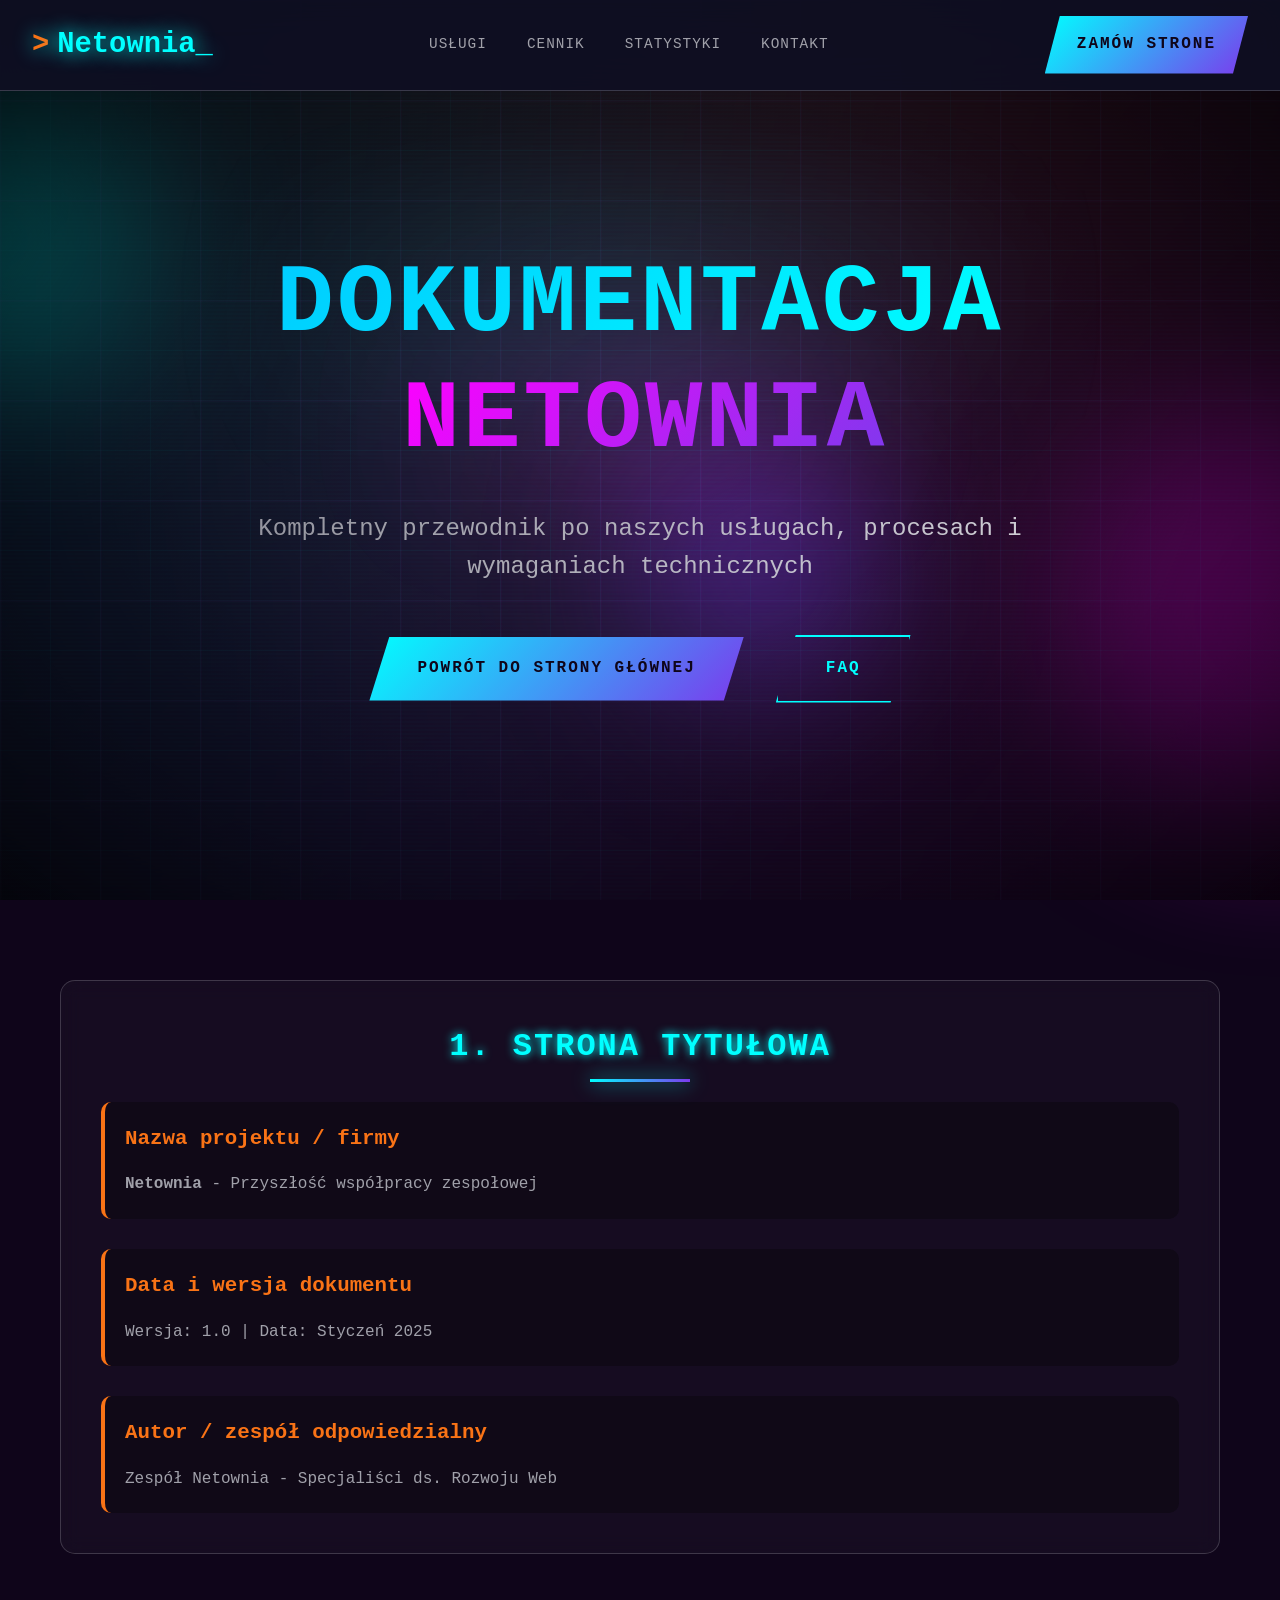
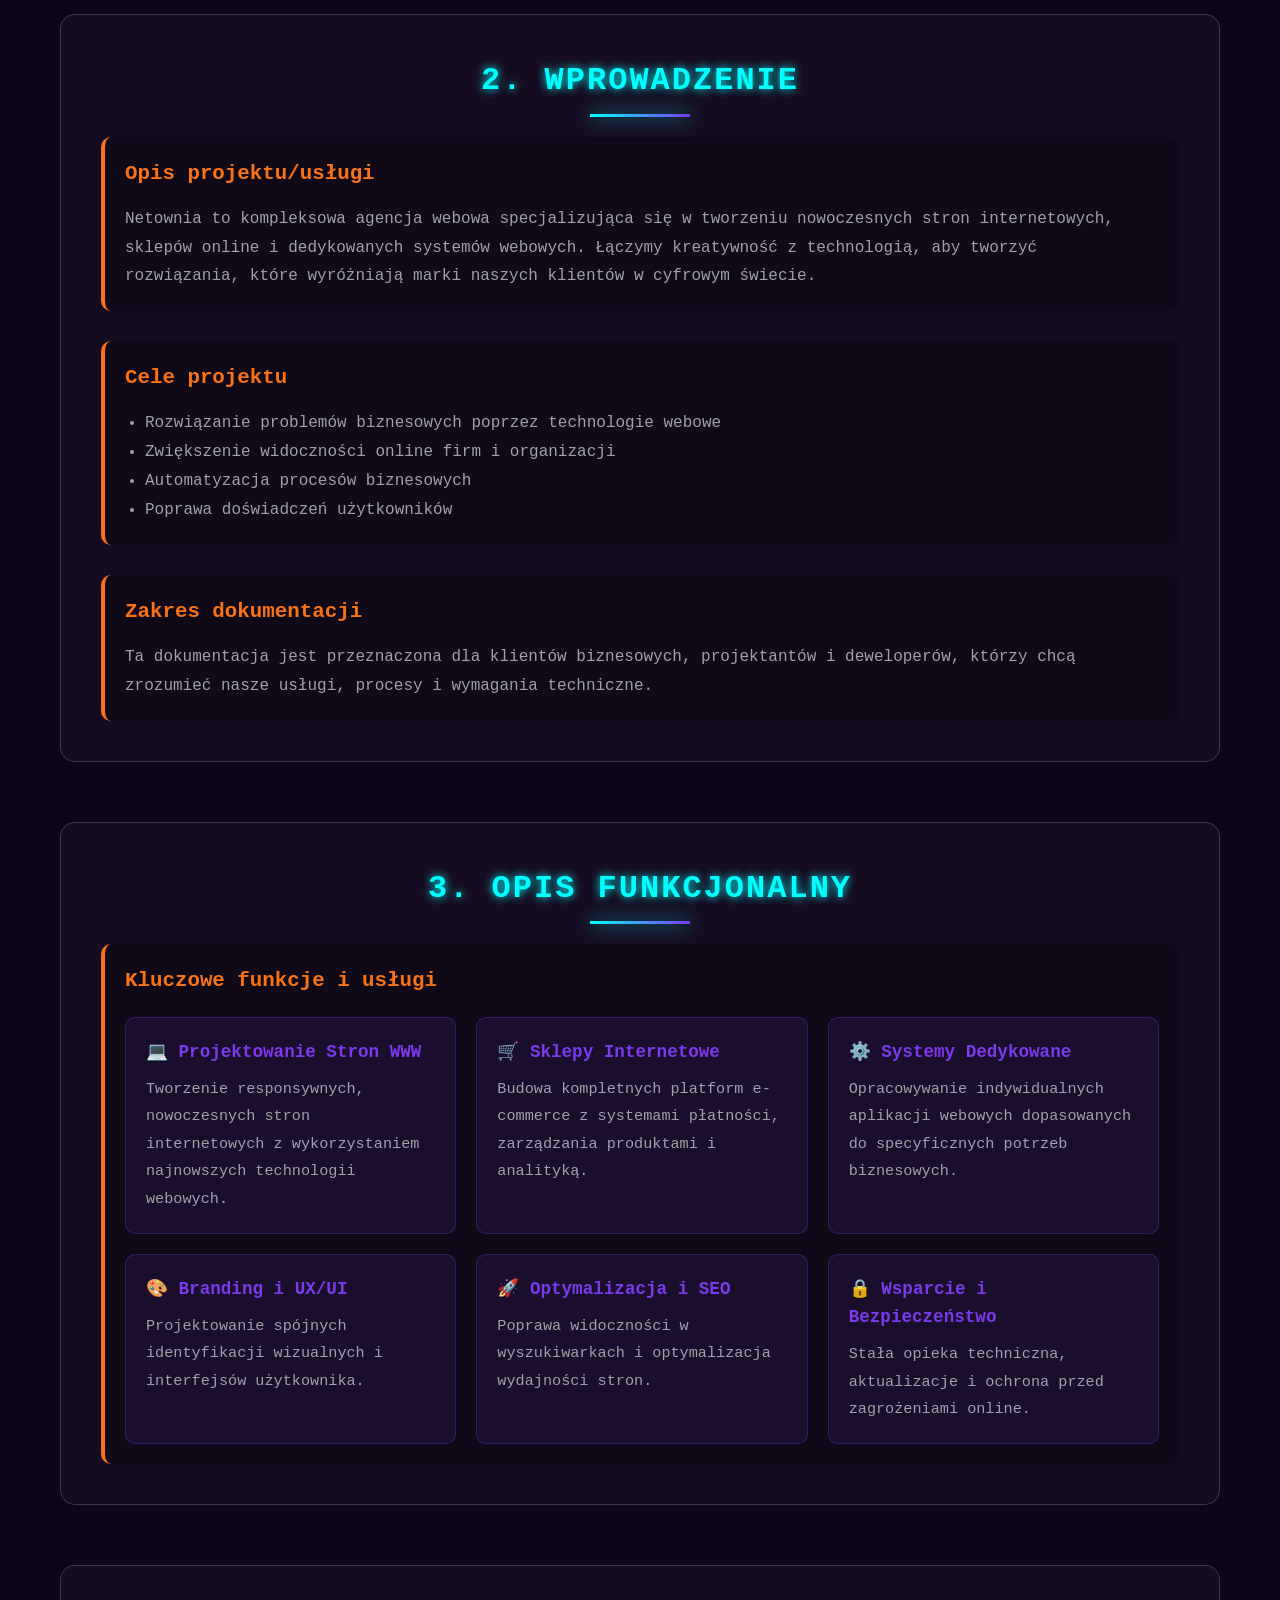
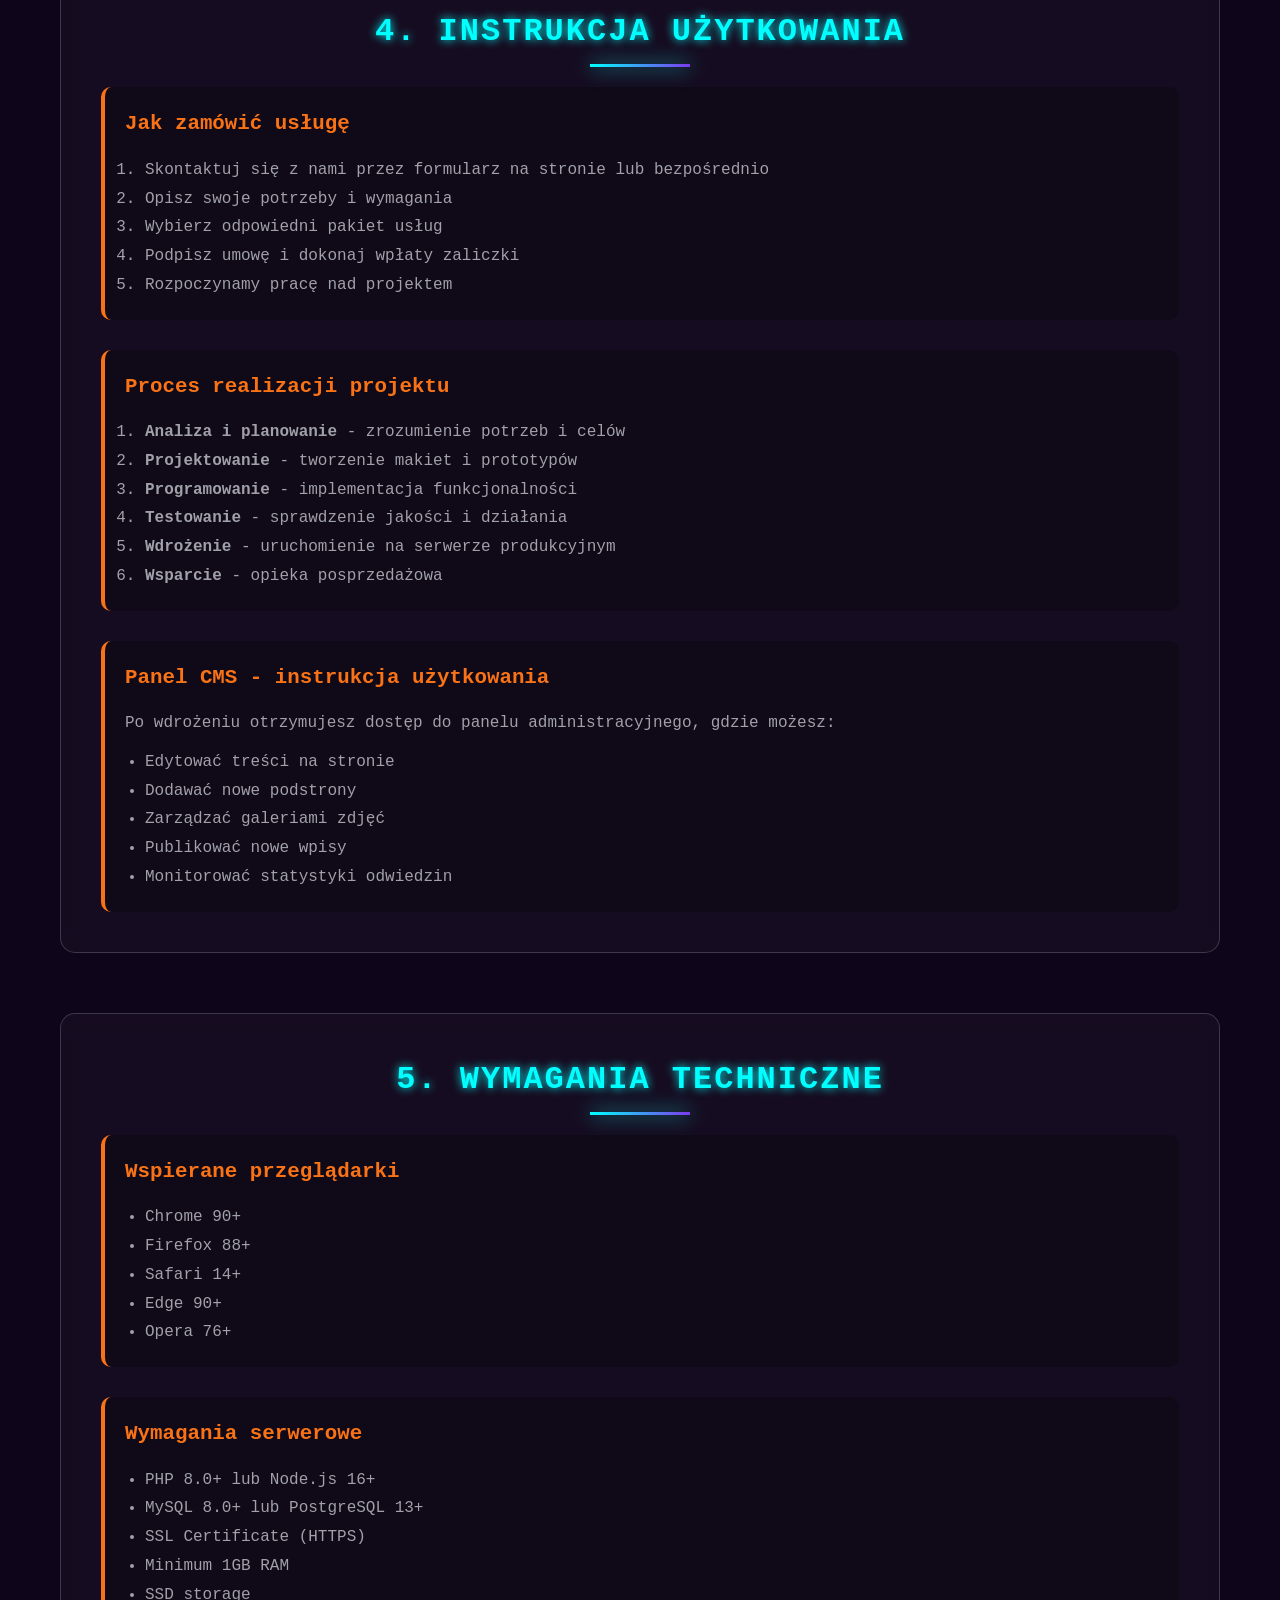
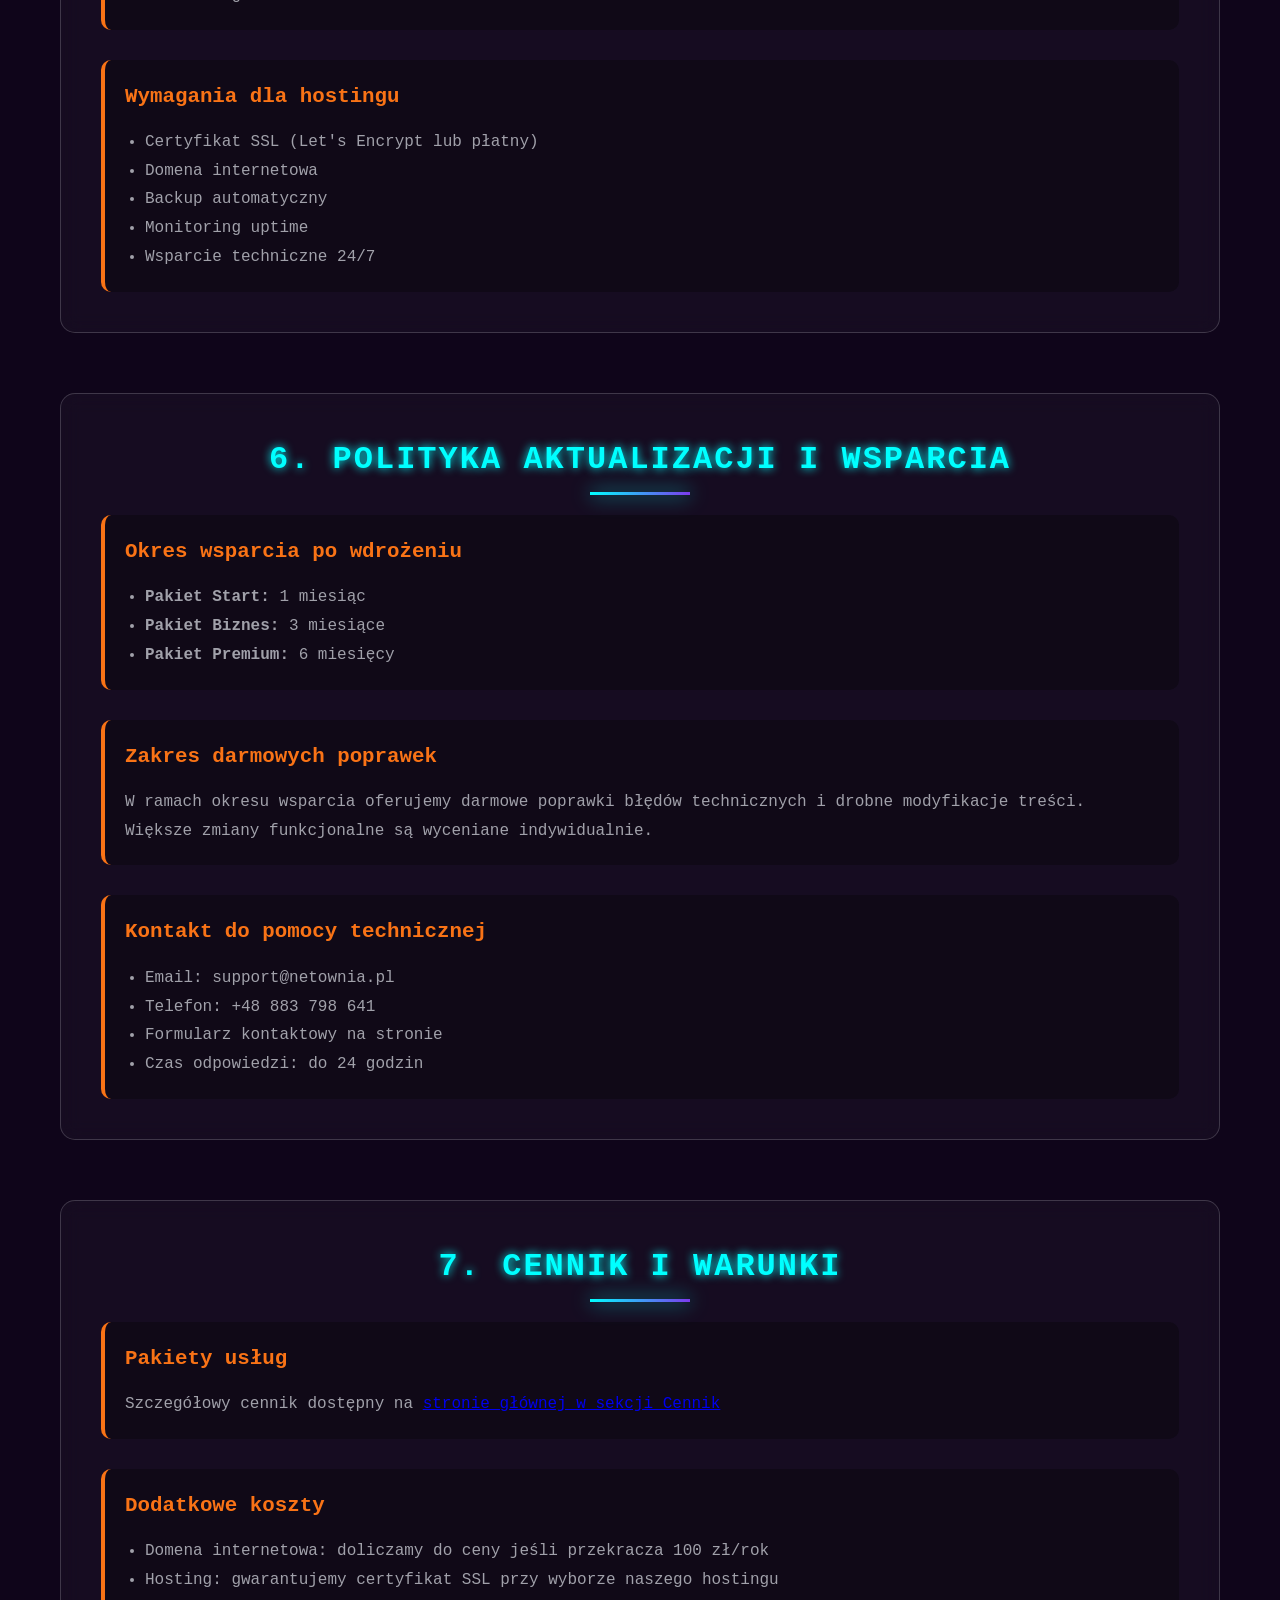
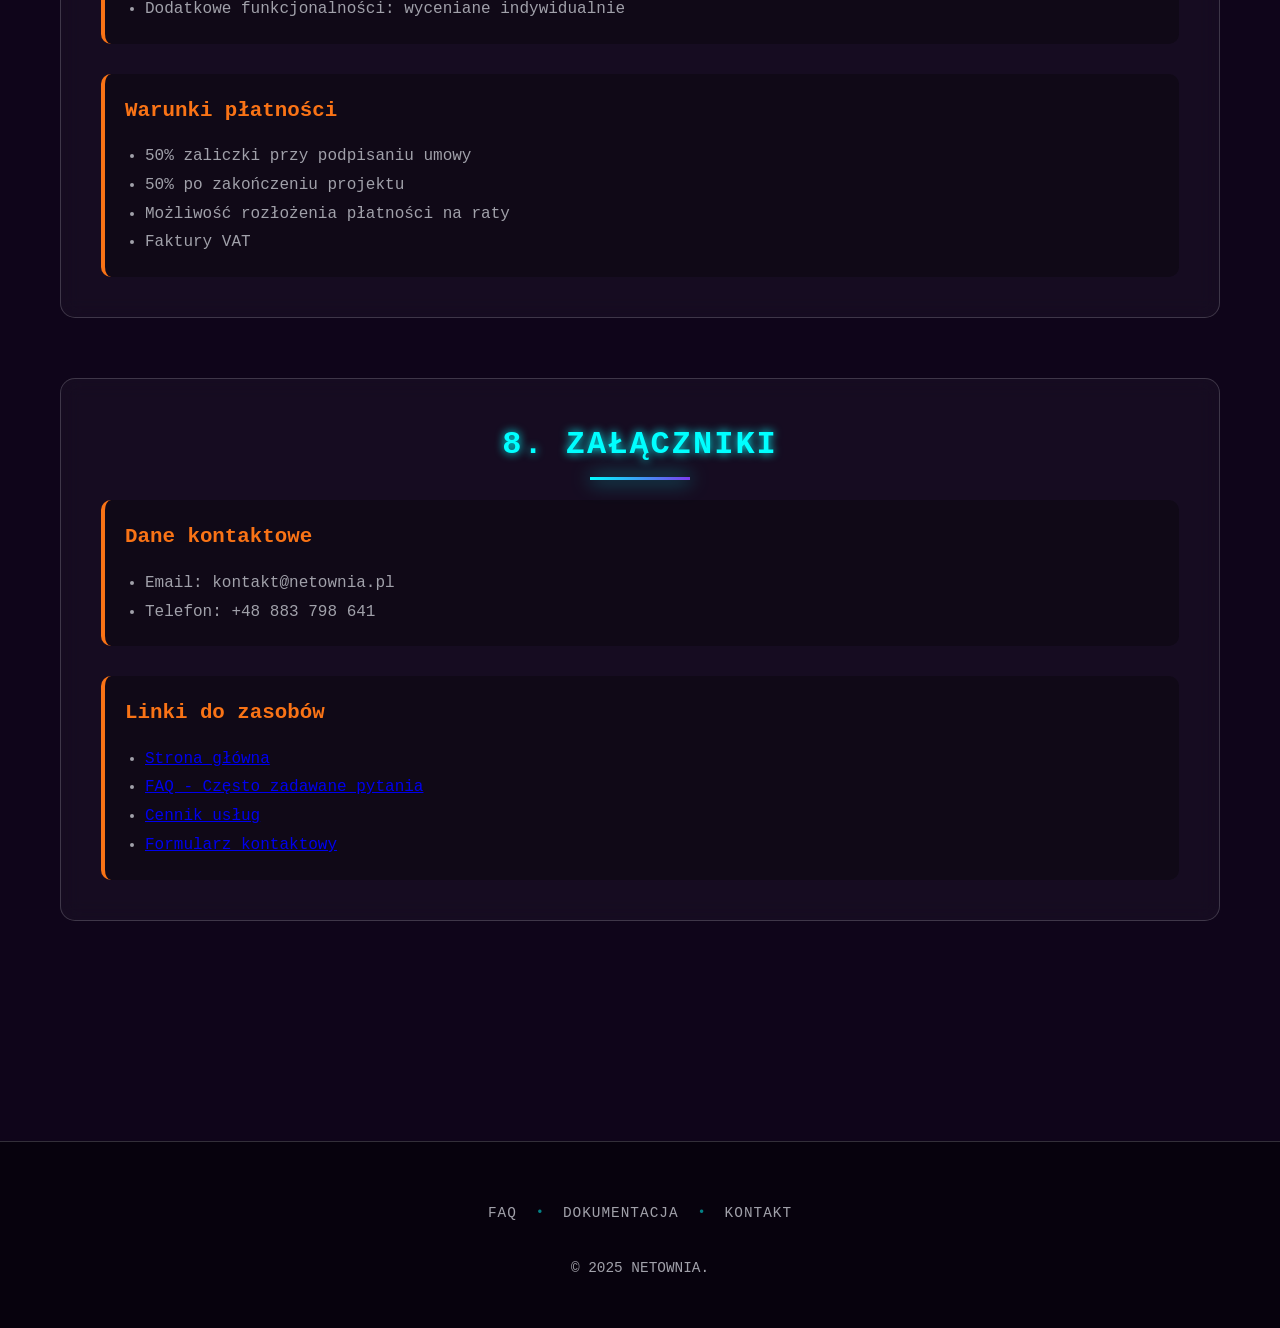
==== dokumentacja.html @ 7bff6a94 "New" ====
<!DOCTYPE html>
<html lang="pl">
<head>
    <meta charset="UTF-8">
    <meta name="viewport" content="width=device-width, initial-scale=1.0">
    <title>Dokumentacja - Netownia</title>
    <link rel="icon" type="image/x-icon" href="images/favicon.ico">
    <link href="templatemo-nexus-style.css" rel="stylesheet">
</head>
<body id="top">
    <!-- Enhanced Background Elements -->
    <div class="cyber-bg">
        <div class="cyber-gradient"></div>
        <div class="matrix-rain" id="matrixRain"></div>
    </div>
    
    <div class="particles" id="particlesContainer"></div>
    
    <div class="data-streams" id="dataStreams"></div>
    
    <div class="orb orb1"></div>
    <div class="orb orb2"></div>
    <div class="orb orb3"></div>
    
    <div class="grid-overlay">
        <div class="grid-lines"></div>
        <div class="grid-glow"></div>
    </div>
    
    <div class="scanlines"></div>
    <div class="noise-overlay"></div>
    
    <!-- Navigation -->
    <nav>
        <div class="nav-container">
            <a href="index.html" class="logo">Netownia</a>
            <ul class="nav-links">
                <li><a href="index.html#features">Usługi</a></li>
                <li><a href="index.html#pricing">Cennik</a></li>
                <li><a href="index.html#stats">Statystyki</a></li>
                <li><a href="index.html#contact">Kontakt</a></li>
            </ul>
            <div class="nav-bottom">
                <a href="index.html#contact" class="cyber-button">Zamów Strone</a>
            </div>
            <button class="mobile-menu-button" id="mobileMenuBtn">
                <div class="hamburger">
                    <span></span>
                    <span></span>
                    <span></span>
                </div>
            </button>
        </div>
    </nav>

    <!-- Mobile Menu -->
    <div class="mobile-menu-overlay" id="mobileMenuOverlay"></div>
    <div class="mobile-menu" id="mobileMenu">
        <div class="mobile-menu-header">
            <a href="index.html" class="mobile-menu-logo">NETOWNIA</a>
            <button class="mobile-menu-close" id="mobileMenuClose">✕</button>
        </div>
        <div class="mobile-menu-cta">
            <a href="index.html#contact" class="cyber-button">Zamów Strone</a>
        </div>
        <nav class="mobile-menu-nav">
            <ul>
                <li><a href="index.html#features">Usługi</a></li>
                <li><a href="index.html#pricing">Cennik</a></li>
                <li><a href="index.html#stats">Statystyki</a></li>
                <li><a href="index.html#contact">Kontakt</a></li>
            </ul>
        </nav>
    </div>

    <!-- Hero Section -->
    <section class="hero">
        <div class="hero-container">
            <h1 class="hero-title">
                <span class="hero-nexus">Dokumentacja</span><span class="hero-flow">Netownia</span>
            </h1>
            <p class="hero-subtitle">Kompletny przewodnik po naszych usługach, procesach i wymaganiach technicznych</p>
            <div class="hero-buttons">
                <a href="index.html" class="btn-primary">Powrót do strony głównej</a>
                <a href="FAQ.html" class="btn-secondary">FAQ</a>
            </div>
        </div>
    </section>

    <!-- Documentation Content -->
    <section class="documentation fade-up">
        <div class="documentation-container">
            
            <!-- 1. Strona tytułowa -->
            <div class="doc-section">
                <h2 class="section-title">1. Strona tytułowa</h2>
                <div class="doc-content">
                    <div class="doc-item">
                        <h3>Nazwa projektu / firmy</h3>
                        <p><strong>Netownia</strong> - Przyszłość współpracy zespołowej</p>
                    </div>
                    <div class="doc-item">
                        <h3>Data i wersja dokumentu</h3>
                        <p>Wersja: 1.0 | Data: Styczeń 2025</p>
                    </div>
                    <div class="doc-item">
                        <h3>Autor / zespół odpowiedzialny</h3>
                        <p>Zespół Netownia - Specjaliści ds. Rozwoju Web</p>
                    </div>
                </div>
            </div>

            <!-- 2. Wprowadzenie -->
            <div class="doc-section">
                <h2 class="section-title">2. Wprowadzenie</h2>
                <div class="doc-content">
                    <div class="doc-item">
                        <h3>Opis projektu/usługi</h3>
                        <p>Netownia to kompleksowa agencja webowa specjalizująca się w tworzeniu nowoczesnych stron internetowych, sklepów online i dedykowanych systemów webowych. Łączymy kreatywność z technologią, aby tworzyć rozwiązania, które wyróżniają marki naszych klientów w cyfrowym świecie.</p>
                    </div>
                    <div class="doc-item">
                        <h3>Cele projektu</h3>
                        <ul>
                            <li>Rozwiązanie problemów biznesowych poprzez technologie webowe</li>
                            <li>Zwiększenie widoczności online firm i organizacji</li>
                            <li>Automatyzacja procesów biznesowych</li>
                            <li>Poprawa doświadczeń użytkowników</li>
                        </ul>
                    </div>
                    <div class="doc-item">
                        <h3>Zakres dokumentacji</h3>
                        <p>Ta dokumentacja jest przeznaczona dla klientów biznesowych, projektantów i deweloperów, którzy chcą zrozumieć nasze usługi, procesy i wymagania techniczne.</p>
                    </div>
                </div>
            </div>

            <!-- 3. Opis funkcjonalny -->
            <div class="doc-section">
                <h2 class="section-title">3. Opis funkcjonalny</h2>
                <div class="doc-content">
                    <div class="doc-item">
                        <h3>Kluczowe funkcje i usługi</h3>
                        <div class="services-grid">
                            <div class="service-item">
                                <h4>💻 Projektowanie Stron WWW</h4>
                                <p>Tworzenie responsywnych, nowoczesnych stron internetowych z wykorzystaniem najnowszych technologii webowych.</p>
                            </div>
                            <div class="service-item">
                                <h4>🛒 Sklepy Internetowe</h4>
                                <p>Budowa kompletnych platform e-commerce z systemami płatności, zarządzania produktami i analityką.</p>
                            </div>
                            <div class="service-item">
                                <h4>⚙️ Systemy Dedykowane</h4>
                                <p>Opracowywanie indywidualnych aplikacji webowych dopasowanych do specyficznych potrzeb biznesowych.</p>
                            </div>
                            <div class="service-item">
                                <h4>🎨 Branding i UX/UI</h4>
                                <p>Projektowanie spójnych identyfikacji wizualnych i interfejsów użytkownika.</p>
                            </div>
                            <div class="service-item">
                                <h4>🚀 Optymalizacja i SEO</h4>
                                <p>Poprawa widoczności w wyszukiwarkach i optymalizacja wydajności stron.</p>
                            </div>
                            <div class="service-item">
                                <h4>🔒 Wsparcie i Bezpieczeństwo</h4>
                                <p>Stała opieka techniczna, aktualizacje i ochrona przed zagrożeniami online.</p>
                            </div>
                        </div>
                    </div>
                </div>
            </div>

            <!-- 4. Instrukcja użytkowania -->
            <div class="doc-section">
                <h2 class="section-title">4. Instrukcja użytkowania</h2>
                <div class="doc-content">
                    <div class="doc-item">
                        <h3>Jak zamówić usługę</h3>
                        <ol>
                            <li>Skontaktuj się z nami przez formularz na stronie lub bezpośrednio</li>
                            <li>Opisz swoje potrzeby i wymagania</li>
                            <li>Wybierz odpowiedni pakiet usług</li>
                            <li>Podpisz umowę i dokonaj wpłaty zaliczki</li>
                            <li>Rozpoczynamy pracę nad projektem</li>
                        </ol>
                    </div>
                    <div class="doc-item">
                        <h3>Proces realizacji projektu</h3>
                        <ol>
                            <li><strong>Analiza i planowanie</strong> - zrozumienie potrzeb i celów</li>
                            <li><strong>Projektowanie</strong> - tworzenie makiet i prototypów</li>
                            <li><strong>Programowanie</strong> - implementacja funkcjonalności</li>
                            <li><strong>Testowanie</strong> - sprawdzenie jakości i działania</li>
                            <li><strong>Wdrożenie</strong> - uruchomienie na serwerze produkcyjnym</li>
                            <li><strong>Wsparcie</strong> - opieka posprzedażowa</li>
                        </ol>
                    </div>
                    <div class="doc-item">
                        <h3>Panel CMS - instrukcja użytkowania</h3>
                        <p>Po wdrożeniu otrzymujesz dostęp do panelu administracyjnego, gdzie możesz:</p>
                        <ul>
                            <li>Edytować treści na stronie</li>
                            <li>Dodawać nowe podstrony</li>
                            <li>Zarządzać galeriami zdjęć</li>
                            <li>Publikować nowe wpisy</li>
                            <li>Monitorować statystyki odwiedzin</li>
                        </ul>
                    </div>
                </div>
            </div>

            <!-- 5. Wymagania techniczne -->
            <div class="doc-section">
                <h2 class="section-title">5. Wymagania techniczne</h2>
                <div class="doc-content">
                    <div class="doc-item">
                        <h3>Wspierane przeglądarki</h3>
                        <ul>
                            <li>Chrome 90+</li>
                            <li>Firefox 88+</li>
                            <li>Safari 14+</li>
                            <li>Edge 90+</li>
                            <li>Opera 76+</li>
                        </ul>
                    </div>
                    <div class="doc-item">
                        <h3>Wymagania serwerowe</h3>
                        <ul>
                            <li>PHP 8.0+ lub Node.js 16+</li>
                            <li>MySQL 8.0+ lub PostgreSQL 13+</li>
                            <li>SSL Certificate (HTTPS)</li>
                            <li>Minimum 1GB RAM</li>
                            <li>SSD storage</li>
                        </ul>
                    </div>
                    <div class="doc-item">
                        <h3>Wymagania dla hostingu</h3>
                        <ul>
                            <li>Certyfikat SSL (Let's Encrypt lub płatny)</li>
                            <li>Domena internetowa</li>
                            <li>Backup automatyczny</li>
                            <li>Monitoring uptime</li>
                            <li>Wsparcie techniczne 24/7</li>
                        </ul>
                    </div>
                </div>
            </div>

            <!-- 6. Polityka aktualizacji i wsparcia -->
            <div class="doc-section">
                <h2 class="section-title">6. Polityka aktualizacji i wsparcia</h2>
                <div class="doc-content">
                    <div class="doc-item">
                        <h3>Okres wsparcia po wdrożeniu</h3>
                        <ul>
                            <li><strong>Pakiet Start:</strong> 1 miesiąc</li>
                            <li><strong>Pakiet Biznes:</strong> 3 miesiące</li>
                            <li><strong>Pakiet Premium:</strong> 6 miesięcy</li>
                        </ul>
                    </div>
                    <div class="doc-item">
                        <h3>Zakres darmowych poprawek</h3>
                        <p>W ramach okresu wsparcia oferujemy darmowe poprawki błędów technicznych i drobne modyfikacje treści. Większe zmiany funkcjonalne są wyceniane indywidualnie.</p>
                    </div>
                    <div class="doc-item">
                        <h3>Kontakt do pomocy technicznej</h3>
                        <ul>
                            <li>Email: support@netownia.pl</li>
                            <li>Telefon: +48 883 798 641</li>
                            <li>Formularz kontaktowy na stronie</li>
                            <li>Czas odpowiedzi: do 24 godzin</li>
                        </ul>
                    </div>
                </div>
            </div>

            <!-- 7. Cennik i warunki -->
            <div class="doc-section">
                <h2 class="section-title">7. Cennik i warunki</h2>
                <div class="doc-content">
                    <div class="doc-item">
                        <h3>Pakiety usług</h3>
                        <p>Szczegółowy cennik dostępny na <a href="index.html#pricing">stronie głównej w sekcji Cennik</a></p>
                    </div>
                    <div class="doc-item">
                        <h3>Dodatkowe koszty</h3>
                        <ul>
                            <li>Domena internetowa: doliczamy do ceny jeśli przekracza 100 zł/rok</li>
                            <li>Hosting: gwarantujemy certyfikat SSL przy wyborze naszego hostingu</li>
                            <li>Dodatkowe funkcjonalności: wyceniane indywidualnie</li>
                        </ul>
                    </div>
                    <div class="doc-item">
                        <h3>Warunki płatności</h3>
                        <ul>
                            <li>50% zaliczki przy podpisaniu umowy</li>
                            <li>50% po zakończeniu projektu</li>
                            <li>Możliwość rozłożenia płatności na raty</li>
                            <li>Faktury VAT</li>
                        </ul>
                    </div>
                </div>
            </div>

            <!-- 8. Załączniki -->
            <div class="doc-section">
                <h2 class="section-title">8. Załączniki</h2>
                <div class="doc-content">
                    <div class="doc-item">
                        <h3>Dane kontaktowe</h3>
                        <ul>
                            <li>Email: kontakt@netownia.pl</li>
                            <li>Telefon: +48 883 798 641</li>
                        </ul>
                    </div>
                    <div class="doc-item">
                        <h3>Linki do zasobów</h3>
                        <ul>
                            <li><a href="index.html">Strona główna</a></li>
                            <li><a href="FAQ.html">FAQ - Często zadawane pytania</a></li>
                            <li><a href="index.html#pricing">Cennik usług</a></li>
                            <li><a href="index.html#contact">Formularz kontaktowy</a></li>
                        </ul>
                    </div>
                </div>
            </div>

        </div>
    </section>

    <!-- Footer -->
    <footer class="footer">
        <div class="footer-content">
            <div class="footer-links">
                <a href="FAQ.html">FAQ</a>
                <span class="footer-separator">•</span>
                <a href="dokumentacja.html">Dokumentacja</a>
                <span class="footer-separator">•</span>
                <a href="index.html#contact">Kontakt</a>
            </div>
            <div class="footer-bottom">
                <p>&copy; 2025 NETOWNIA.</p>
            </div>
        </div>
    </footer>

    <script src="templatemo-nexus-scripts.js"></script>
</body>
</html>
---- templatemo-nexus-style.css ----
/*

TemplateMo 594 nexus flow

https://templatemo.com/tm-594-nexus-flow

*/

@charset "utf-8";
/* CSS Document */

 * {
            margin: 0;
            padding: 0;
            box-sizing: border-box;
        }

        :root {
            --primary-grey: #e5e7eb;
            --primary-orange: #f97316;
            --primary-purple: #7c3aed;
            --secondary-amber: #fbbf24;
            --dark-bg: #1a0b2e;
            --darker-bg: #0f051a;
            --card-bg: rgba(229, 231, 235, 0.03);
            --border-color: rgba(229, 231, 235, 0.2);
            --text-primary: #ffffff;
            --text-secondary: #a1a1aa;
            --primary-cyan: #00ffff;
            --primary-pink: #ff00ff;
        }

        body {
            font-family: 'JetBrains Mono', 'Fira Code', monospace;
            background: var(--darker-bg);
            color: var(--text-primary);
            line-height: 1.6;
            overflow-x: hidden;
        }

        /* Enhanced Cyberpunk Background */
        .cyber-bg {
            position: fixed;
            top: 0;
            left: 0;
            width: 100%;
            height: 100%;
            background: var(--darker-bg);
            overflow: hidden;
            z-index: -5;
        }

        /* Animated gradient background */
        .cyber-gradient {
            position: absolute;
            top: -50%;
            left: -50%;
            width: 200%;
            height: 200%;
            background: 
                radial-gradient(circle at 20% 30%, rgba(0, 255, 255, 0.15) 0%, transparent 50%),
                radial-gradient(circle at 80% 70%, rgba(255, 0, 255, 0.15) 0%, transparent 50%),
                radial-gradient(circle at 40% 80%, rgba(124, 58, 237, 0.15) 0%, transparent 50%),
                radial-gradient(circle at 60% 20%, rgba(249, 115, 22, 0.15) 0%, transparent 50%);
            animation: gradientRotate 30s linear infinite;
            filter: blur(40px);
        }

        @keyframes gradientRotate {
            0% { transform: rotate(0deg) scale(1); }
            50% { transform: rotate(180deg) scale(1.2); }
            100% { transform: rotate(360deg) scale(1); }
        }

        /* Matrix rain effect */
        .matrix-rain {
            position: absolute;
            top: 0;
            left: 0;
            width: 100%;
            height: 100%;
            overflow: hidden;
            opacity: 0.15;
        }

        .matrix-column {
            position: absolute;
            top: -100vh;
            font-family: 'Courier New', monospace;
            font-size: 14px;
            color: var(--primary-cyan);
            text-shadow: 0 0 5px var(--primary-cyan);
            animation: matrixFall linear infinite;
            writing-mode: vertical-rl;
            text-orientation: upright;
            background: linear-gradient(to bottom, transparent 0%, var(--primary-cyan) 50%, transparent 100%);
            -webkit-background-clip: text;
            background-clip: text;
            -webkit-text-fill-color: transparent;
        }

        .matrix-column:nth-child(3n) {
            color: var(--primary-pink);
            text-shadow: 0 0 5px var(--primary-pink);
            background: linear-gradient(to bottom, transparent 0%, var(--primary-pink) 50%, transparent 100%);
        }

        .matrix-column:nth-child(5n) {
            color: var(--primary-purple);
            text-shadow: 0 0 5px var(--primary-purple);
            background: linear-gradient(to bottom, transparent 0%, var(--primary-purple) 50%, transparent 100%);
        }

        @keyframes matrixFall {
            0% { transform: translateY(0); }
            100% { transform: translateY(200vh); }
        }

        /* Animated grid overlay */
        .grid-overlay {
            position: fixed;
            top: 0;
            left: 0;
            width: 100%;
            height: 100%;
            z-index: -2;
        }

        .grid-lines {
            position: absolute;
            top: 0;
            left: 0;
            width: 100%;
            height: 100%;
            background-image: 
                linear-gradient(rgba(0, 255, 255, 0.05) 1px, transparent 1px),
                linear-gradient(90deg, rgba(0, 255, 255, 0.05) 1px, transparent 1px);
            background-size: 50px 50px;
            animation: gridMove 20s linear infinite;
        }

        .grid-glow {
            position: absolute;
            top: 0;
            left: 0;
            width: 100%;
            height: 100%;
            background-image: 
                linear-gradient(rgba(255, 0, 255, 0.03) 2px, transparent 2px),
                linear-gradient(90deg, rgba(255, 0, 255, 0.03) 2px, transparent 2px);
            background-size: 100px 100px;
            animation: gridMove 30s linear infinite reverse;
        }

        @keyframes gridMove {
            0% { transform: translate(0, 0); }
            100% { transform: translate(50px, 50px); }
        }

        /* Floating particles */
        .particles {
            position: fixed;
            top: 0;
            left: 0;
            width: 100%;
            height: 100%;
            overflow: hidden;
            z-index: -3;
        }

        .particle {
            position: absolute;
            width: 4px;
            height: 4px;
            background: var(--primary-cyan);
            border-radius: 50%;
            box-shadow: 0 0 10px var(--primary-cyan);
            animation: float 20s infinite;
            opacity: 0;
            transition: transform 0.3s ease, box-shadow 0.3s ease;
        }

        .particle:nth-child(odd) {
            background: var(--primary-pink);
            box-shadow: 0 0 10px var(--primary-pink);
            animation-duration: 25s;
        }

        @keyframes float {
            0% {
                transform: translateY(100vh) translateX(0);
                opacity: 0;
            }
            10% {
                opacity: 1;
            }
            90% {
                opacity: 1;
            }
            100% {
                transform: translateY(-100vh) translateX(100px);
                opacity: 0;
            }
        }

        /* Glowing orbs */
        .orb {
            position: fixed;
            border-radius: 50%;
            filter: blur(80px);
            opacity: 0.5;
            animation: orbFloat 20s ease-in-out infinite;
            pointer-events: none;
            z-index: -4;
        }

        .orb1 {
            width: 300px;
            height: 300px;
            background: var(--primary-cyan);
            top: 10%;
            left: -150px;
            animation-delay: 0s;
        }

        .orb2 {
            width: 400px;
            height: 400px;
            background: var(--primary-pink);
            bottom: 10%;
            right: -200px;
            animation-delay: 5s;
        }

        .orb3 {
            width: 250px;
            height: 250px;
            background: var(--primary-purple);
            top: 50%;
            left: 50%;
            animation-delay: 10s;
        }

        @keyframes orbFloat {
            0%, 100% {
                transform: translate(0, 0) scale(1);
            }
            33% {
                transform: translate(100px, -50px) scale(1.1);
            }
            66% {
                transform: translate(-50px, 100px) scale(0.9);
            }
        }

        /* Scanlines effect */
        .scanlines {
            position: fixed;
            top: 0;
            left: 0;
            width: 100%;
            height: 100%;
            pointer-events: none;
            z-index: -1;
        }

        .scanlines::before {
            content: '';
            position: absolute;
            top: 0;
            left: 0;
            width: 100%;
            height: 100%;
            background: linear-gradient(
                transparent 0%,
                rgba(0, 255, 255, 0.03) 50%,
                transparent 100%
            );
            background-size: 100% 4px;
            animation: scanline 8s linear infinite;
        }

        .scanlines::after {
            content: '';
            position: absolute;
            top: 0;
            left: 0;
            width: 100%;
            height: 100%;
            background: radial-gradient(ellipse at center, transparent 0%, rgba(0, 0, 0, 0.8) 100%);
            pointer-events: none;
        }

        /* Noise texture overlay */
        .noise-overlay {
            position: fixed;
            top: 0;
            left: 0;
            width: 100%;
            height: 100%;
            opacity: 0.03;
            z-index: -1;
            pointer-events: none;
            background-image: 
                repeating-linear-gradient(45deg, transparent, transparent 2px, rgba(255, 255, 255, 0.03) 2px, rgba(255, 255, 255, 0.03) 4px),
                repeating-linear-gradient(-45deg, transparent, transparent 2px, rgba(0, 255, 255, 0.02) 2px, rgba(0, 255, 255, 0.02) 4px);
        }

        @keyframes scanline {
            0% { transform: translateY(-100%); }
            100% { transform: translateY(100%); }
        }

        /* Navigation */
        nav {
            position: fixed;
            top: 0;
            width: 100%;
            padding: 1rem 2rem;
            background: rgba(15, 15, 35, 0.9);
            backdrop-filter: blur(20px);
            border-bottom: 1px solid var(--border-color);
            z-index: 10000;
            transition: all 0.3s ease;
        }

        .nav-container {
            max-width: 1400px;
            margin: 0 auto;
            display: flex;
            justify-content: space-between;
            align-items: center;
        }

        /* Mobile Menu Button */
        .mobile-menu-button {
            display: none;
            background: none;
            border: none;
            color: var(--primary-cyan);
            font-size: 1.5rem;
            cursor: pointer;
            position: relative;
            width: 30px;
            height: 30px;
            transition: all 0.3s ease;
        }

        .mobile-menu-button:hover {
            color: var(--primary-orange);
            transform: scale(1.1);
        }

        .hamburger {
            position: relative;
            width: 25px;
            height: 20px;
            margin: auto;
        }

        .hamburger span {
            display: block;
            position: absolute;
            height: 2px;
            width: 100%;
            background: var(--primary-cyan);
            border-radius: 1px;
            opacity: 1;
            left: 0;
            transform: rotate(0deg);
            transition: all 0.25s ease-in-out;
            box-shadow: 0 0 5px var(--primary-cyan);
            transform-origin: center;
        }

        .hamburger span:nth-child(1) {
            top: 0px;
        }

        .hamburger span:nth-child(2) {
            top: 9px;
        }

        .hamburger span:nth-child(3) {
            top: 18px;
        }

        .mobile-menu-button.active .hamburger span:nth-child(1) {
            top: 9px;
            transform: rotate(135deg);
            background: var(--primary-orange);
        }

        .mobile-menu-button.active .hamburger span:nth-child(2) {
            opacity: 0;
            left: -25px;
        }

        .mobile-menu-button.active .hamburger span:nth-child(3) {
            top: 9px;
            transform: rotate(-135deg);
            background: var(--primary-orange);
        }

        /* Mobile Menu */
        .mobile-menu {
            position: fixed;
            top: 78px;
            right: -100%;
            width: 80%;
            max-width: 350px;
            height: calc(100vh - 78px);
            background: var(--darker-bg);
            backdrop-filter: blur(20px);
            border-left: 2px solid var(--border-color);
            z-index: 9999;
            transition: right 0.4s cubic-bezier(0.23, 1, 0.32, 1);
            overflow-y: auto;
            box-shadow: -10px 0 30px rgba(0, 0, 0, 0.5);
            display: flex;
            flex-direction: column;
        }

        .mobile-menu.active {
            right: 0;
        }

        .mobile-menu-overlay {
            position: fixed;
            top: 0;
            left: 0;
            width: 100%;
            height: 100vh;
            background: rgba(0, 0, 0, 0.7);
            z-index: 9998;
            opacity: 0;
            visibility: hidden;
            transition: all 0.3s ease;
        }

        .mobile-menu-overlay.active {
            opacity: 1;
            visibility: visible;
        }

        .mobile-menu-header {
            padding: 2rem;
            border-bottom: 1px solid var(--border-color);
            display: flex;
            justify-content: space-between;
            align-items: center;
            flex-shrink: 0;
        }

        .mobile-menu-logo {
            font-size: 1.5rem;
            font-weight: 700;
            color: var(--primary-cyan);
            text-shadow: 0 0 15px var(--primary-cyan);
            text-decoration: none;
            display: inline-block;
            transition: all 0.3s ease;
        }

        .mobile-menu-logo::before {
            content: '>';
            margin-right: 0.5rem;
            color: var(--primary-orange);
            transition: all 0.3s ease;
        }

        .mobile-menu-logo::after {
            content: '_';
            animation: blink 1s infinite;
            color: var(--primary-cyan);
        }

        .mobile-menu-logo:hover {
            text-shadow: 0 0 25px var(--primary-cyan);
            transform: scale(1.05);
        }

        .mobile-menu-logo:hover::before {
            margin-right: 0.8rem;
            text-shadow: 0 0 10px var(--primary-orange);
        }

        .mobile-menu-close {
            background: none;
            border: none;
            color: var(--primary-cyan);
            font-size: 1.5rem;
            cursor: pointer;
            width: 30px;
            height: 30px;
            display: flex;
            align-items: center;
            justify-content: center;
            transition: all 0.3s ease;
        }

        .mobile-menu-close:hover {
            color: var(--primary-orange);
            transform: rotate(90deg);
        }

        .mobile-menu-nav {
            padding: 0;
            flex-grow: 1;
        }

        .mobile-menu-nav ul {
            list-style: none;
            padding: 0;
            margin: 0;
        }

        .mobile-menu-nav li {
            margin: 0;
        }

        .mobile-menu-nav a {
            display: block;
            padding: 1.5rem 2rem;
            color: var(--text-secondary);
            text-decoration: none;
            font-weight: 600;
            text-transform: uppercase;
            letter-spacing: 1px;
            font-size: 1.1rem;
            transition: all 0.3s ease;
            position: relative;
            border-bottom: 1px solid rgba(229, 231, 235, 0.1);
        }

        .mobile-menu-nav a:hover {
            color: var(--primary-cyan);
            background: rgba(0, 255, 255, 0.05);
            padding-left: 3rem;
            text-shadow: 0 0 10px var(--primary-cyan);
        }

        .mobile-menu-nav a::before {
            content: '>';
            position: absolute;
            left: 2rem;
            opacity: 0;
            transform: translateX(-10px);
            transition: all 0.3s ease;
            color: var(--primary-orange);
        }

        .mobile-menu-nav a:hover::before {
            opacity: 1;
            transform: translateX(0);
        }

        .mobile-menu-nav li:last-child a {
            border-bottom: none;
        }

        .mobile-menu-cta {
            padding: 2rem;
            flex-shrink: 0;
            border-bottom: 1px solid var(--border-color);
        }

        .cyber-button {
            display: inline-block;
            background: linear-gradient(135deg, var(--primary-cyan), var(--primary-purple));
            color: var(--darker-bg);
            padding: 1rem 2rem;
            text-decoration: none;
            font-weight: 700;
            text-transform: uppercase;
            letter-spacing: 2px;
            transition: all 0.3s ease;
            clip-path: polygon(15px 0%, 100% 0%, calc(100% - 15px) 100%, 0% 100%);
            box-shadow: 0 0 20px rgba(0, 255, 255, 0.3);
            width: 100%;
            text-align: center;
        }

        .cyber-button:hover {
            transform: translateY(-2px);
            box-shadow: 0 0 30px rgba(0, 255, 255, 0.5);
        }

        /* Animation keyframes for mobile menu */
        @keyframes slideInLeft {
            from {
                opacity: 0;
                transform: translateX(20px);
            }
            to {
                opacity: 1;
                transform: translateX(0);
            }
        }

        @keyframes slideInUp {
            from {
                opacity: 0;
                transform: translateY(20px);
            }
            to {
                opacity: 1;
                transform: translateY(0);
            }
        }

        /* Desktop Navigation Layout */
        @media (min-width: 769px) {
            .mobile-menu-button {
                display: none !important;
            }
            
            .nav-container {
                flex-direction: row;
                align-items: center;
                gap: 0;
            }
            
            .nav-top {
                flex: 0 0 auto;
            }
            
            .nav-links {
                flex: 1;
                display: flex;
                flex-direction: row;
                justify-content: center;
                margin: 0 2rem;
                max-width: none;
            }
            
            .nav-links a {
                padding: 0;
                border-bottom: none;
                font-size: 0.9rem;
            }
            
            .nav-links a:hover {
                background: none;
                transform: none;
                padding-left: 0;
            }
            
            .nav-links a::before {
                display: none;
            }
            
            .nav-bottom {
                flex: 0 0 auto;
            }
            
            .cyber-button {
                width: auto;
                max-width: none;
            }
        }

        .logo {
            font-size: 1.8rem;
            font-weight: 700;
            color: var(--primary-cyan);
            text-shadow: 0 0 20px var(--primary-cyan);
            position: relative;
            cursor: pointer;
            text-decoration: none;
            display: inline-block;
            transition: all 0.3s ease;
        }

        .logo:hover {
            text-shadow: 0 0 30px var(--primary-cyan);
            transform: scale(1.05);
        }

        .logo::before {
            content: '>';
            margin-right: 0.5rem;
            color: var(--primary-orange);
            transition: all 0.3s ease;
        }

        .logo:hover::before {
            margin-right: 0.8rem;
            text-shadow: 0 0 10px var(--primary-orange);
        }

        .logo::after {
            content: '_';
            animation: blink 1s infinite;
            color: var(--primary-cyan);
        }

        @keyframes blink {
            0%, 50% { opacity: 1; }
            51%, 100% { opacity: 0; }
        }

        .nav-links {
            display: flex;
            list-style: none;
            gap: 2.5rem;
        }

        .nav-links a {
            color: var(--text-secondary);
            text-decoration: none;
            font-weight: 500;
            transition: all 0.3s ease;
            position: relative;
            text-transform: uppercase;
            font-size: 0.9rem;

            letter-spacing: 1px;
        }

        .nav-links a:hover {
            color: var(--primary-cyan);
            text-shadow: 0 0 10px var(--primary-cyan);
        }

        .nav-links a::before {
            content: '';
            position: absolute;
            bottom: -5px;
            left: 0;
            width: 0;
            height: 2px;
            background: linear-gradient(90deg, var(--primary-cyan), var(--primary-purple));
            transition: width 0.3s ease;
            box-shadow: 0 0 10px var(--primary-cyan);
        }

        .nav-links a:hover::before {
            width: 100%;
        }

        /* Hero Section */
        .hero {
            padding: 150px 2rem 100px;
            text-align: center;
            position: relative;
            min-height: 100vh;
            display: flex;
            align-items: center;
        }

        .hero-container {
            max-width: 1400px;
            margin: 0 auto;
            width: 100%;
        }

        .hero-title {
            font-size: clamp(3rem, 8vw, 6rem);
            font-weight: 900;
            margin-bottom: 2rem;
            text-transform: uppercase;
            letter-spacing: 3px;
            position: relative;
            cursor: pointer;
            line-height: 1.2;
        }

        .hero-nexus {
            background: linear-gradient(135deg, var(--primary-cyan), #00ccff);
            background: -webkit-linear-gradient(135deg, var(--primary-cyan), #00ccff);
            -webkit-background-clip: text;
            background-clip: text;
            -webkit-text-fill-color: transparent;
            display: inline-block;
            transition: all 0.3s ease;
            animation: cyanPulse 3s ease-in-out infinite;
            position: relative;
        }

        .hero-flow {
            background: linear-gradient(135deg, var(--primary-purple), var(--primary-pink));
            background: -webkit-linear-gradient(135deg, var(--primary-purple), var(--primary-pink));
            -webkit-background-clip: text;
            background-clip: text;
            -webkit-text-fill-color: transparent;
            margin-left: 0.1em;
            display: inline-block;
            transition: all 0.3s ease;
            animation: purplePulse 3s ease-in-out infinite;
            animation-delay: 1.5s;
            position: relative;
        }

        @keyframes cyanPulse {
            0%, 100% { 
                filter: brightness(1) drop-shadow(0 0 15px rgba(0, 255, 255, 0.6));
                transform: translateY(0) scale(1);
            }
            50% { 
                filter: brightness(1.1) drop-shadow(0 0 25px rgba(0, 255, 255, 0.8));
                transform: translateY(-2px) scale(1.01);
            }
        }

        @keyframes purplePulse {
            0%, 100% { 
                filter: brightness(1) drop-shadow(0 0 15px rgba(255, 0, 255, 0.6));
                transform: translateY(0) scale(1);
            }
            50% { 
                filter: brightness(1.1) drop-shadow(0 0 25px rgba(255, 0, 255, 0.8));
                transform: translateY(-2px) scale(1.01);
            }
        }

        /* Clean hover effect */
        .hero-title:hover .hero-nexus {
            transform: translateX(-3px) scale(1.02);
            filter: brightness(1.2) drop-shadow(0 0 30px rgba(0, 255, 255, 0.9));
        }

        .hero-title:hover .hero-flow {
            transform: translateX(3px) scale(1.02);
            filter: brightness(1.2) drop-shadow(0 0 30px rgba(255, 0, 255, 0.9));
        }

        /* Subtle background glow for each word */
        .hero-nexus::before {
            content: '';
            position: absolute;
            top: 50%;
            left: 50%;
            transform: translate(-50%, -50%);
            width: 200%;
            height: 200%;
            background: radial-gradient(circle, rgba(0, 255, 255, 0.08) 0%, transparent 60%);
            filter: blur(50px);
            z-index: -1;
            animation: glowPulse 4s ease-in-out infinite;
            pointer-events: none;
        }

        .hero-flow::before {
            content: '';
            position: absolute;
            top: 50%;
            left: 50%;
            transform: translate(-50%, -50%);
            width: 200%;
            height: 200%;
            background: radial-gradient(circle, rgba(255, 0, 255, 0.08) 0%, transparent 60%);
            filter: blur(50px);
            z-index: -1;
            animation: glowPulse 4s ease-in-out infinite;
            animation-delay: 2s;
            pointer-events: none;
        }

        @keyframes glowPulse {
            0%, 100% { opacity: 0.5; transform: translate(-50%, -50%) scale(0.9); }
            50% { opacity: 0.8; transform: translate(-50%, -50%) scale(1); }
        }

        /* Apply animation pause on hover */
        .hero-title:hover .hero-nexus,
        .hero-title:hover .hero-flow {
            animation-play-state: paused;
        }

        /* Border animation */
        .hero-nexus::after,
        .hero-flow::after {
            content: '';
            position: absolute;
            bottom: -10px;
            left: 0;
            width: 0;
            height: 3px;
            transition: width 0.3s ease;
        }

        .hero-nexus::after {
            background: linear-gradient(90deg, var(--primary-cyan), transparent);
        }

        .hero-flow::after {
            background: linear-gradient(90deg, transparent, var(--primary-pink));
            left: auto;
            right: 0;
        }

        .hero-title:hover .hero-nexus::after,
        .hero-title:hover .hero-flow::after {
            width: 100%;
        }

        /* Typing effect for hero text on load */
        @keyframes typeIn {
            0% { 
                opacity: 0;
                transform: translateY(20px);
            }
            100% { 
                opacity: 1;
                transform: translateY(0);
            }
        }

        /* Remove scanner line for cleaner look */

        .hero-subtitle {
            font-size: 1.5rem;
            color: var(--text-secondary);
            margin-bottom: 3rem;
            max-width: 800px;
            margin-left: auto;
            margin-right: auto;
            font-weight: 300;
            opacity: 0.9;
            background: linear-gradient(135deg, var(--text-secondary), var(--primary-grey));
            -webkit-background-clip: text;
            background-clip: text;
            -webkit-text-fill-color: transparent;
        }

        .hero-buttons {
    display: flex;
    gap: 2rem;
    justify-content: center;
    align-items: center;
    flex-wrap: wrap;
    width: 100%;
    margin: 0 auto;
}

        .btn-primary {
            background: linear-gradient(135deg, var(--primary-cyan), var(--primary-purple));
            color: var(--darker-bg);
            padding: 1.2rem 3rem;
            border: none;
            text-decoration: none;
            font-weight: 700;
            text-transform: uppercase;
            letter-spacing: 2px;
            position: relative;
            overflow: hidden;
            transition: all 0.3s ease;
            clip-path: polygon(20px 0%, 100% 0%, calc(100% - 20px) 100%, 0% 100%);
        }

        .btn-primary:hover {
            transform: translateY(-3px);
            box-shadow: 0 15px 40px rgba(0, 255, 255, 0.4);
        }

        .btn-secondary {
            background: transparent;
            color: var(--primary-cyan);
            padding: 1.2rem 3rem;
            border: 2px solid var(--primary-cyan);
            text-decoration: none;
            font-weight: 700;
            text-transform: uppercase;
            letter-spacing: 2px;
            transition: all 0.3s ease;
            position: relative;
            overflow: hidden;
            clip-path: polygon(20px 0%, 100% 0%, calc(100% - 20px) 100%, 0% 100%);
        }

        .btn-secondary:hover {
            background: var(--primary-cyan);
            color: var(--darker-bg);
            box-shadow: 0 0 30px var(--primary-cyan);
        }

        /* Features Section */
        .features {
            padding: 120px 2rem;
            position: relative;
        }

        .features-container {
            max-width: 1400px;
            margin: 0 auto;
        }

        .section-header {
            text-align: center;
            margin-bottom: 5rem;
        }

        .section-title {
            font-size: 3rem;
            font-weight: 800;
            color: var(--primary-cyan);
            text-transform: uppercase;
            letter-spacing: 2px;
            margin-bottom: 1rem;
            position: relative;
            text-shadow: 0 0 20px rgba(0, 255, 255, 0.5);
        }

        .section-title::after {
            content: '';
            position: absolute;
            bottom: -10px;
            left: 50%;
            transform: translateX(-50%);
            width: 100px;
            height: 3px;
            background: linear-gradient(90deg, var(--primary-cyan), var(--primary-purple));
            box-shadow: 0 0 20px var(--primary-cyan);
        }

        .section-subtitle {
            font-size: 1.2rem;
            color: var(--text-secondary);
            max-width: 600px;
            margin: 0 auto;
        }

        .contact-info {
            margin-top: 1.5rem;
            text-align: center;
        }

        .phone-link {
            display: inline-flex;
            align-items: center;
            gap: 0.8rem;
            padding: 1rem 2rem;
            background: rgba(0, 255, 255, 0.1);
            border: 2px solid var(--primary-cyan);
            border-radius: 50px;
            color: var(--primary-cyan);
            text-decoration: none;
            font-weight: 600;
            font-size: 1.1rem;
            transition: all 0.3s ease;
            backdrop-filter: blur(10px);
        }

        .phone-link:hover {
            background: var(--primary-cyan);
            color: var(--darker-bg);
            transform: translateY(-3px);
            box-shadow: 0 10px 30px rgba(0, 255, 255, 0.3);
        }

        .phone-icon {
            font-size: 1.3rem;
        }

        .phone-number {
            font-weight: 700;
            letter-spacing: 1px;
        }

        .features-grid {
            display: grid;
            grid-template-columns: repeat(auto-fit, minmax(350px, 1fr));
            gap: 3rem;
        }

        .feature-card {
            background: var(--card-bg);
            border: 1px solid var(--border-color);
            padding: 3rem;
            position: relative;
            transition: all 0.4s ease;
            backdrop-filter: blur(10px);
            clip-path: polygon(20px 0%, 100% 0%, 100% calc(100% - 20px), calc(100% - 20px) 100%, 0% 100%, 0% 20px);
        }

        .feature-card::before {
            content: '';
            position: absolute;
            top: 0;
            left: 0;
            right: 0;
            bottom: 0;
            background: linear-gradient(135deg, var(--primary-cyan), var(--primary-pink));
            opacity: 0;
            transition: opacity 0.3s ease;
            z-index: -1;
        }

        .feature-card:hover {
            transform: translateY(-10px);
            box-shadow: 0 20px 50px rgba(0, 255, 255, 0.2);
        }

        .feature-card:hover::before {
            opacity: 0.1;
        }

        .feature-icon {
            width: 80px;
            height: 80px;
            background: linear-gradient(135deg, var(--primary-cyan), var(--primary-purple));
            display: flex;
            align-items: center;
            justify-content: center;
            margin-bottom: 2rem;
            font-size: 2rem;
            clip-path: polygon(15px 0%, 100% 0%, 100% calc(100% - 15px), calc(100% - 15px) 100%, 0% 100%, 0% 15px);
            box-shadow: 0 0 30px rgba(0, 255, 255, 0.5);
        }

        .feature-card h3 {
            font-size: 1.5rem;
            font-weight: 700;
            color: var(--primary-cyan);
            margin-bottom: 1rem;
            text-transform: uppercase;
            letter-spacing: 1px;
        }

        .feature-card p {
            color: var(--text-secondary);
            line-height: 1.8;
        }

        /* Stats Section */
        .stats {
            padding: 80px 2rem;
            background: rgba(0, 255, 255, 0.02);
            border-top: 1px solid var(--border-color);
            border-bottom: 1px solid var(--border-color);
        }

        .stats-container {
            max-width: 1400px;
            margin: 0 auto;
        }

        .stats-grid {
            display: grid;
            grid-template-columns: repeat(auto-fit, minmax(200px, 1fr));
            gap: 3rem;
            text-align: center;
        }

        .stat-item {
            position: relative;
        }

        .stat-number {
            font-size: 4rem;
            font-weight: 900;
            background: linear-gradient(135deg, var(--primary-cyan), var(--primary-purple));
            -webkit-background-clip: text;
            background-clip: text;
            -webkit-text-fill-color: transparent;
            display: block;
            margin-bottom: 0.5rem;
            filter: drop-shadow(0 0 20px rgba(0, 255, 255, 0.3));
        }

        .stat-label {
            font-size: 1.1rem;
            color: var(--text-secondary);
            text-transform: uppercase;
            letter-spacing: 1px;
        }

        /* Pricing Section */
        .pricing {
            padding: 120px 2rem;
        }

        .pricing-container {
            max-width: 1400px;
            margin: 0 auto;
        }

        .pricing-grid {
            display: grid;
            grid-template-columns: repeat(auto-fit, minmax(350px, 1fr));
            gap: 3rem;
            margin-top: 5rem;
        }

        .pricing-card {
            background: var(--card-bg);
            border: 1px solid var(--border-color);
            padding: 3rem;
            text-align: center;
            position: relative;
            transition: all 0.4s ease;
            backdrop-filter: blur(10px);
            clip-path: polygon(30px 0%, 100% 0%, 100% calc(100% - 30px), calc(100% - 30px) 100%, 0% 100%, 0% 30px);
        }

        .pricing-card.featured {
            border-color: var(--primary-cyan);
            background: rgba(0, 255, 255, 0.05);
            transform: scale(1.05);
            box-shadow: 0 0 50px rgba(0, 255, 255, 0.3);
        }

        .pricing-card.featured::before {
            content: 'MOST POPULAR';
            position: absolute;
            top: -15px;
            left: 50%;
            transform: translateX(-50%);
            background: linear-gradient(135deg, var(--primary-cyan), var(--primary-pink));
            color: var(--darker-bg);
            padding: 0.5rem 2rem;
            font-size: 0.8rem;
            font-weight: 700;
            letter-spacing: 2px;
            clip-path: polygon(10px 0%, 100% 0%, calc(100% - 10px) 100%, 0% 100%);
        }

        .pricing-card:hover {
            transform: translateY(-10px);
            box-shadow: 0 20px 50px rgba(0, 255, 255, 0.2);
        }

        .pricing-card.featured:hover {
            transform: scale(1.05) translateY(-10px);
        }

        .plan-name {
            font-size: 1.5rem;
            font-weight: 700;
            color: var(--primary-cyan);
            text-transform: uppercase;
            letter-spacing: 2px;
            margin-bottom: 2rem;
            text-shadow: 0 0 15px rgba(0, 255, 255, 0.5);
        }

        .plan-price {
            font-size: 4rem;
            font-weight: 900;
            color: var(--text-primary);
            margin-bottom: 0.5rem;
            text-shadow: 0 0 20px var(--primary-cyan);
        }

        .plan-period {
            color: var(--text-secondary);
            margin-bottom: 3rem;
            text-transform: uppercase;
            letter-spacing: 1px;
        }

        .plan-features {
            list-style: none;
            margin-bottom: 3rem;
            text-align: left;
        }

        .pricing-note {
            margin-top: 2rem;
            font-size: 0.9rem;
            color: #555;
            text-align: center;
            line-height: 1.5;
            max-width: 700px;
            margin-left: auto;
            margin-right: auto;
        }

        .pricing-note p {
            margin: 0;
        }


        .plan-features li {
            padding: 1rem 0;
            color: var(--text-secondary);
            position: relative;
            padding-left: 2rem;
            border-bottom: 1px solid rgba(0, 255, 255, 0.1);
        }

        .plan-features li::before {
            content: '▶';
            position: absolute;
            left: 0;
            color: var(--primary-cyan);
            font-size: 0.8rem;
        }

        /* Contact Section */
        .contact {
            padding: 120px 2rem;
            background: rgba(0, 255, 255, 0.02);
            border-top: 1px solid var(--border-color);
        }

        .contact-container {
            max-width: 1400px;
            margin: 0 auto;
        }

        .contact-form-wrapper {
            max-width: 600px;
            margin: 0 auto;
            margin-top: 4rem;
        }

        .contact-form {
            background: var(--card-bg);
            border: 1px solid var(--border-color);
            padding: 3rem;
            backdrop-filter: blur(10px);
            clip-path: polygon(30px 0%, 100% 0%, 100% calc(100% - 30px), calc(100% - 30px) 100%, 0% 100%, 0% 30px);
            box-shadow: 0 0 30px rgba(0, 255, 255, 0.1);
        }

        .form-group {
            margin-bottom: 2rem;
        }

        .form-group label {
            display: block;
            color: var(--primary-cyan);
            font-weight: 600;
            text-transform: uppercase;
            letter-spacing: 1px;
            font-size: 0.9rem;
            margin-bottom: 0.8rem;
            text-shadow: 0 0 10px var(--primary-cyan);
        }

        .form-group input,
        .form-group textarea {
            width: 100%;
            padding: 1rem 1.5rem;
            background: rgba(0, 255, 255, 0.05);
            border: 1px solid var(--border-color);
            color: var(--text-primary);
            font-family: inherit;
            font-size: 1rem;
            transition: all 0.3s ease;
            clip-path: polygon(10px 0%, 100% 0%, 100% calc(100% - 10px), calc(100% - 10px) 100%, 0% 100%, 0% 10px);
        }

        .form-group input::placeholder,
        .form-group textarea::placeholder {
            color: var(--text-secondary);
            opacity: 0.7;
        }

        .form-group input:focus,
        .form-group textarea:focus {
            outline: none;
            border-color: var(--primary-cyan);
            background: rgba(0, 255, 255, 0.08);
            box-shadow: 0 0 20px rgba(0, 255, 255, 0.3);
        }

        .form-group textarea {
            resize: vertical;
            min-height: 120px;
        }

        .btn-submit {
            width: 100%;
            cursor: pointer;
            font-size: 1rem;
            margin-top: 1rem;
            border: none;
            transition: all 0.3s ease;
        }

        .btn-submit:hover {
            transform: translateY(-3px);
            box-shadow: 0 15px 40px rgba(229, 231, 235, 0.4);
        }

        /* Footer */
        .footer {
            padding: 60px 2rem 40px;
            border-top: 1px solid var(--border-color);
            text-align: center;
            background: rgba(0, 0, 0, 0.5);
            margin-top: 80px;
        }

        .footer-content {
            max-width: 1400px;
            margin: 0 auto;
        }

        .footer-links {
            margin-bottom: 2rem;
            display: flex;
            justify-content: center;
            align-items: center;
            flex-wrap: wrap;
            gap: 0.5rem;
        }

        .footer-links a {
            color: var(--text-secondary);
            text-decoration: none;
            font-weight: 500;
            text-transform: uppercase;
            letter-spacing: 1px;
            font-size: 0.9rem;
            transition: all 0.3s ease;
            position: relative;
            padding: 0 0.5rem;
        }

        .footer-links a:hover {
            color: var(--primary-cyan);
            text-shadow: 0 0 10px var(--primary-cyan);
            transform: translateY(-2px);
        }

        .footer-links a::after {
            content: '';
            position: absolute;
            bottom: -3px;
            left: 50%;
            transform: translateX(-50%);
            width: 0;
            height: 1px;
            background: var(--primary-cyan);
            transition: width 0.3s ease;
            box-shadow: 0 0 5px var(--primary-cyan);
        }

        .footer-links a:hover::after {
            width: 80%;
        }

        .footer-separator {
            color: var(--primary-cyan);
            opacity: 0.5;
            font-size: 0.8rem;
            margin: 0 0.2rem;
        }

        .footer-bottom {
            color: var(--text-secondary);
            font-size: 0.9rem;
        }

        .footer-bottom p {
            margin: 0.5rem 0;
        }

        .footer-credit {
            font-size: 0.85rem;
            opacity: 0.8;
            margin-top: 0.5rem;
        }

        .footer-credit a {
            color: var(--primary-cyan);
            text-decoration: none;
            transition: all 0.3s ease;
            font-weight: 600;
        }

        .footer-credit a:hover {
            color: var(--primary-pink);
            text-shadow: 0 0 10px var(--primary-pink);
            text-decoration: underline;
        }

        /* Mobile Responsive */
        @media (max-width: 768px) {
            .mobile-menu-button {
                display: block !important;
            }
            
            .nav-links {
                display: none;
            }
            
            .nav-bottom .cyber-button {
                display: none;
            }
            
            .hero-title {
                font-size: 2.5rem;
            }
            
            .hero-buttons {
                flex-direction: column;
                align-items: center;
            }
            
            .btn-primary, .btn-secondary {
                width: 100%;
                max-width: 300px;
            }
            
            .features-grid {
                grid-template-columns: 1fr;
            }
            
            .pricing-grid {
                grid-template-columns: 1fr;
            }
            
            .pricing-card.featured {
                transform: none;
            }
            
            .stats-grid {
                grid-template-columns: repeat(2, 1fr);
            }
            
            .contact {
                padding: 80px 1rem;
            }
            
            .contact-form {
                padding: 2rem;
            }
            
            .footer-links {
                flex-direction: column;
                gap: 1rem;
            }
            
            .footer-links a {
                padding: 0.5rem 1rem;
            }
            
            .footer-separator {
                display: none;
            }
            
            .footer {
                margin-top: 40px;
                padding: 40px 1rem 30px;
            }
        }

        @media (max-width: 480px) {
            .mobile-menu {
                width: 90%;
                max-width: none;
            }
            
            .mobile-menu-header {
                padding: 1.5rem;
            }
            
            .mobile-menu-nav a {
                padding: 1.2rem 1.5rem;
                font-size: 1rem;
            }
            
            .mobile-menu-cta {
                padding: 1.5rem;
            }
            
            .cyber-button {
                padding: 0.8rem 1.5rem;
                font-size: 0.9rem;
            }
            
            .hero-title {
                font-size: 2rem;
            }
            
            .hero-nexus, .hero-flow {
                display: block;
                margin: 0;
            }
        }

        /* Scroll animations */
        .fade-up {
            opacity: 0;
            transform: translateY(50px);
            transition: all 0.8s ease;
        }

        .fade-up.visible {
            opacity: 1;
            transform: translateY(0);
        }

        /* Data streams */
        .data-streams {
            position: fixed;
            top: 0;
            left: 0;
            width: 100%;
            height: 100%;
            overflow: hidden;
            z-index: -3;
            pointer-events: none;
        }

        .data-stream {
            position: absolute;
            height: 1px;
            background: linear-gradient(90deg, transparent, var(--primary-cyan), transparent);
            opacity: 0;
            animation: dataFlow 3s ease-in-out infinite;
        }

        .data-stream:nth-child(odd) {
            background: linear-gradient(90deg, transparent, var(--primary-pink), transparent);
            animation-duration: 4s;
        }

        @keyframes dataFlow {
            0% {
                width: 0;
                opacity: 0;
                transform: translateX(0);
            }
            50% {
                width: 300px;
                opacity: 0.8;
            }
            100% {
                width: 0;
                opacity: 0;
                transform: translateX(100vw);
            }
        }

        /* Performance optimization for mobile */
        @media (max-width: 768px) {
            .matrix-rain {
                display: none;
            }
            
            .particles {
                opacity: 0.5;
            }
            
            .particle {
                animation-duration: 30s !important;
            }
            
            .orb {
                filter: blur(100px);
                opacity: 0.3;
            }
            
            .scanlines::before {
                animation: none;
                transform: translateY(0);
            }
            
            .data-streams {
                display: none;
            }
            
            .noise-overlay {
                display: none;
            }
        }

        /* Reduced motion for accessibility */
        @media (prefers-reduced-motion: reduce) {
            .cyber-gradient,
            .grid-lines,
            .grid-glow,
            .particle,
            .orb,
            .matrix-column,
            .scanlines::before,
            .data-stream {
                animation: none !important;
            }
        }

        /* Custom scrollbar */
        ::-webkit-scrollbar {
            width: 8px;
        }

        ::-webkit-scrollbar-track {
            background: var(--darker-bg);
        }

        ::-webkit-scrollbar-thumb {
            background: linear-gradient(var(--primary-cyan), var(--primary-pink));
            border-radius: 4px;
        }

        ::-webkit-scrollbar-thumb:hover {
            background: linear-gradient(var(--primary-pink), var(--primary-cyan));
        }

        /* Documentation Styles */
        .documentation {
            padding: 80px 0;
            position: relative;
            z-index: 1;
        }

        .documentation-container {
            max-width: 1200px;
            margin: 0 auto;
            padding: 0 20px;
        }

        .doc-section {
            margin-bottom: 60px;
            padding: 40px;
            background: var(--card-bg);
            border: 1px solid var(--border-color);
            border-radius: 15px;
            backdrop-filter: blur(10px);
            transition: all 0.3s ease;
        }

        .doc-section:hover {
            border-color: var(--primary-cyan);
            box-shadow: 0 0 30px rgba(0, 255, 255, 0.1);
        }

        .doc-section .section-title {
            color: var(--primary-cyan);
            font-size: 2rem;
            margin-bottom: 30px;
            text-align: center;
            text-shadow: 0 0 10px var(--primary-cyan);
        }

        .doc-content {
            display: grid;
            gap: 30px;
        }

        .doc-item {
            padding: 20px;
            background: rgba(0, 0, 0, 0.3);
            border-radius: 10px;
            border-left: 4px solid var(--primary-orange);
        }

        .doc-item h3 {
            color: var(--primary-orange);
            margin-bottom: 15px;
            font-size: 1.3rem;
        }

        .doc-item p, .doc-item li {
            color: var(--text-secondary);
            line-height: 1.8;
        }

        .doc-item ul, .doc-item ol {
            margin-left: 20px;
            margin-top: 10px;
        }

        .services-grid {
            display: grid;
            grid-template-columns: repeat(auto-fit, minmax(300px, 1fr));
            gap: 20px;
            margin-top: 20px;
        }

        .service-item {
            padding: 20px;
            background: rgba(124, 58, 237, 0.1);
            border-radius: 10px;
            border: 1px solid rgba(124, 58, 237, 0.3);
        }

        .service-item h4 {
            color: var(--primary-purple);
            margin-bottom: 10px;
            font-size: 1.1rem;
        }

        .service-item p {
            color: var(--text-secondary);
            font-size: 0.95rem;
        }

        /* FAQ Styles */
        .faq {
            padding: 80px 0;
            position: relative;
            z-index: 1;
        }

        .faq-container {
            max-width: 1200px;
            margin: 0 auto;
            padding: 0 20px;
        }

        .faq-grid {
            display: grid;
            gap: 40px;
            margin-top: 50px;
        }

        .faq-category {
            background: var(--card-bg);
            border: 1px solid var(--border-color);
            border-radius: 15px;
            padding: 30px;
            backdrop-filter: blur(10px);
        }

        .faq-category h3 {
            color: var(--primary-cyan);
            font-size: 1.5rem;
            margin-bottom: 25px;
            text-align: center;
            text-shadow: 0 0 10px var(--primary-cyan);
        }

        .faq-item {
            margin-bottom: 20px;
            border: 1px solid var(--border-color);
            border-radius: 10px;
            overflow: hidden;
            transition: all 0.3s ease;
        }

        .faq-item:hover {
            border-color: var(--primary-cyan);
            box-shadow: 0 0 20px rgba(0, 255, 255, 0.1);
        }

        .faq-question {
            padding: 20px;
            background: rgba(0, 0, 0, 0.3);
            cursor: pointer;
            display: flex;
            justify-content: space-between;
            align-items: center;
            transition: background 0.3s ease;
        }

        .faq-question:hover {
            background: rgba(0, 255, 255, 0.1);
        }

        .faq-question h4 {
            color: var(--text-primary);
            margin: 0;
            font-size: 1.1rem;
            flex: 1;
        }

        .faq-toggle {
            color: var(--primary-cyan);
            font-size: 1.5rem;
            font-weight: bold;
            transition: transform 0.3s ease;
        }

        .faq-answer {
    padding: 0 20px;
    max-height: 0;
    overflow: hidden;
    transition: all 0.3s ease;
    background: rgba(0, 0, 0, 0.2);
}

.faq-answer.active {
    max-height: 200px;
    padding: 20px;
}

        .faq-answer p {
            color: var(--text-secondary);
            line-height: 1.8;
            margin: 20px 0;
        }

        .faq-answer a {
            color: var(--primary-cyan);
            text-decoration: none;
            border-bottom: 1px solid var(--primary-cyan);
            transition: all 0.3s ease;
        }

        .faq-answer a:hover {
            color: var(--primary-pink);
            border-bottom-color: var(--primary-pink);
        }

        .faq-contact {
            text-align: center;
            margin-top: 60px;
            padding: 40px;
            background: var(--card-bg);
            border: 1px solid var(--border-color);
            border-radius: 15px;
            backdrop-filter: blur(10px);
        }

        .faq-contact h3 {
            color: var(--primary-cyan);
            font-size: 1.8rem;
            margin-bottom: 20px;
        }

        .faq-contact p {
            color: var(--text-secondary);
            margin-bottom: 30px;
            font-size: 1.1rem;
        }

        /* Responsive Design for Documentation and FAQ */
        @media (max-width: 768px) {
            .doc-section {
                padding: 20px;
                margin-bottom: 40px;
            }

            .doc-section .section-title {
                font-size: 1.5rem;
            }

            .services-grid {
                grid-template-columns: 1fr;
            }

            .faq-category {
                padding: 20px;
            }

            .faq-question h4 {
                font-size: 1rem;
            }

            .faq-answer {
                padding: 0 15px;
            }
        }
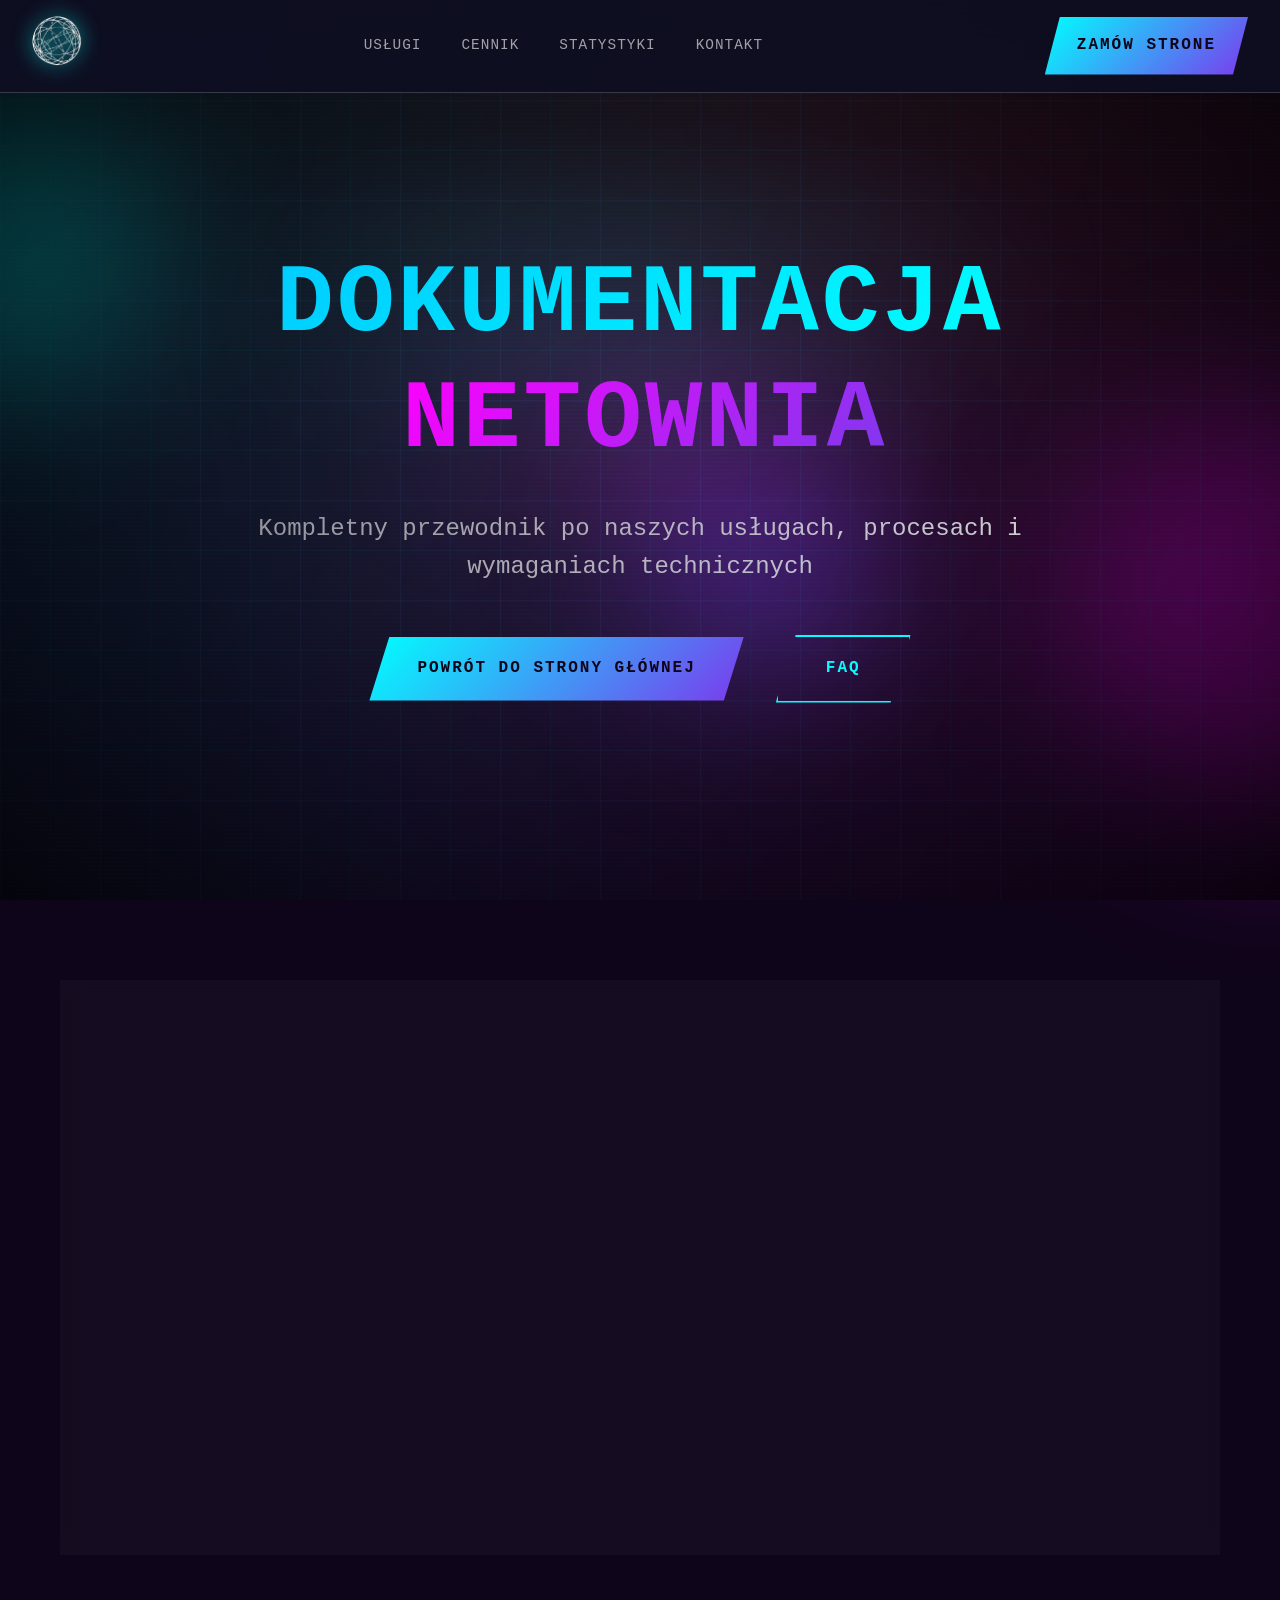
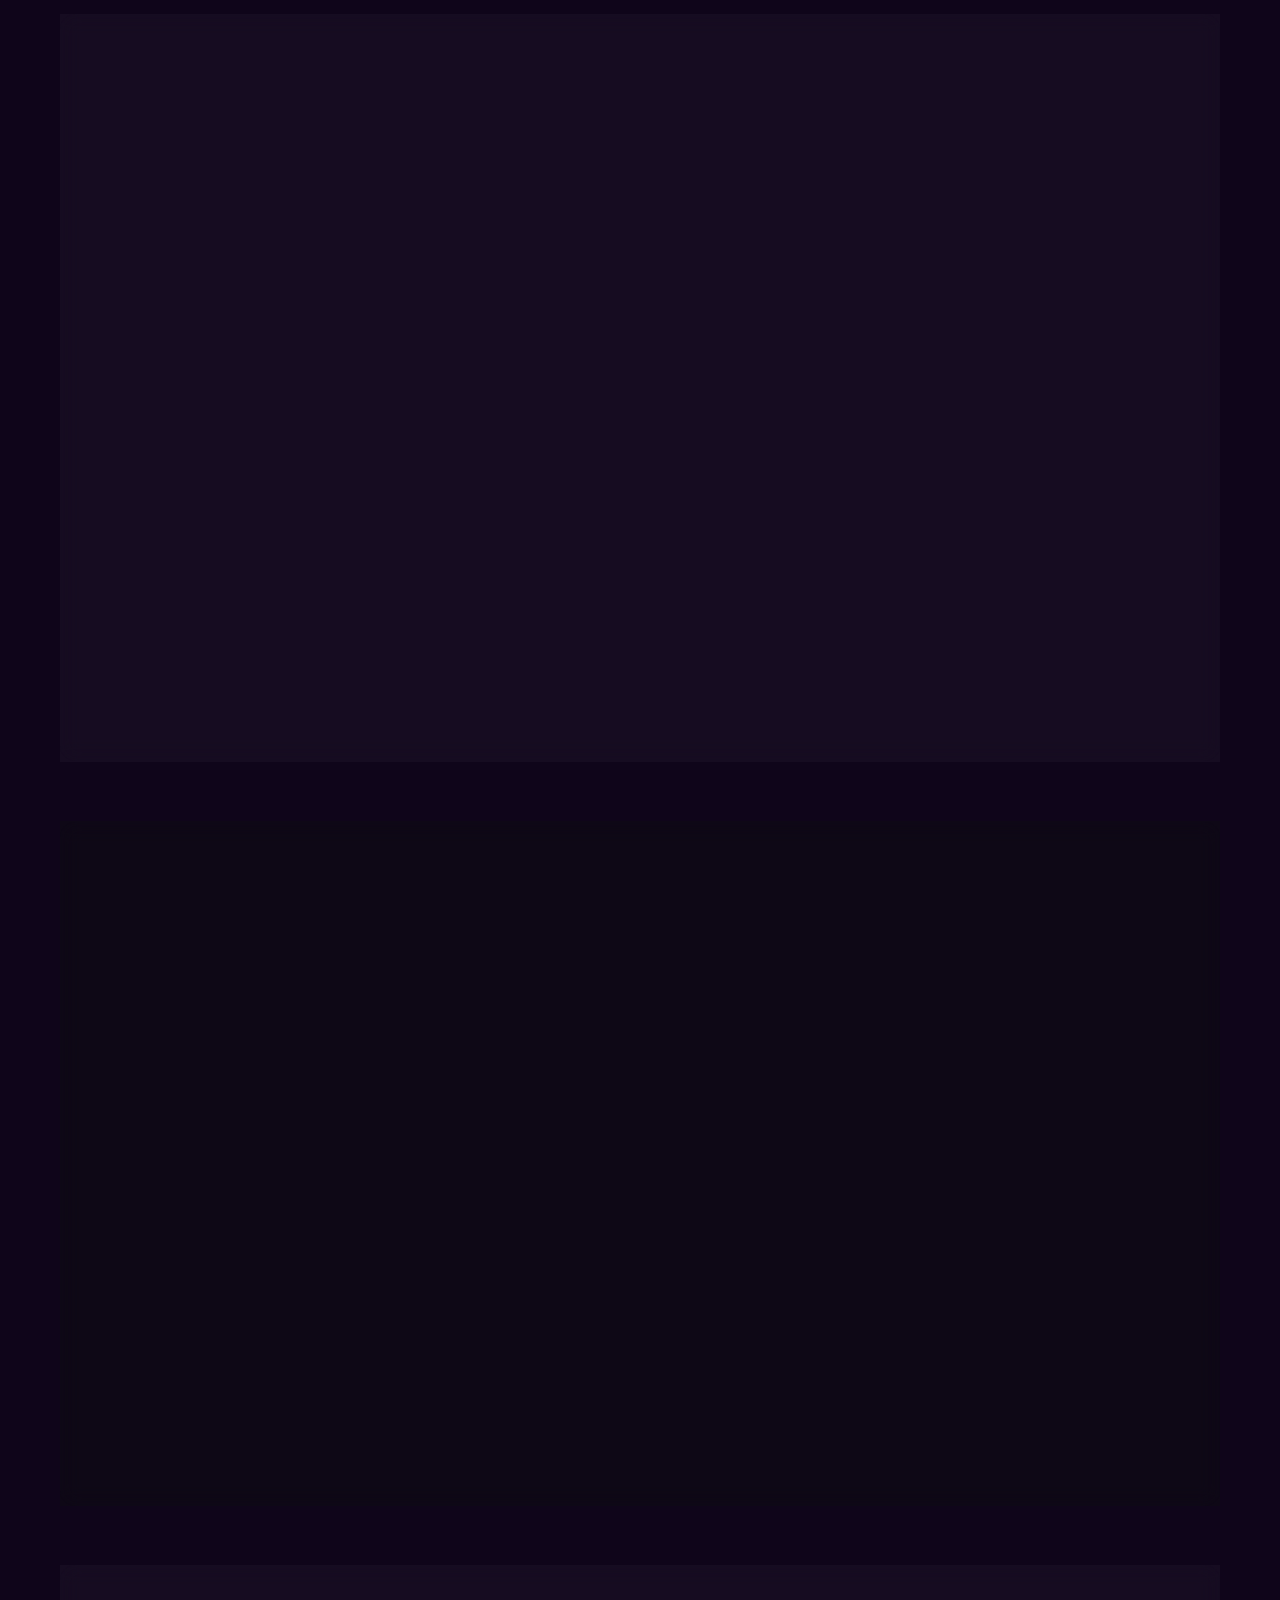
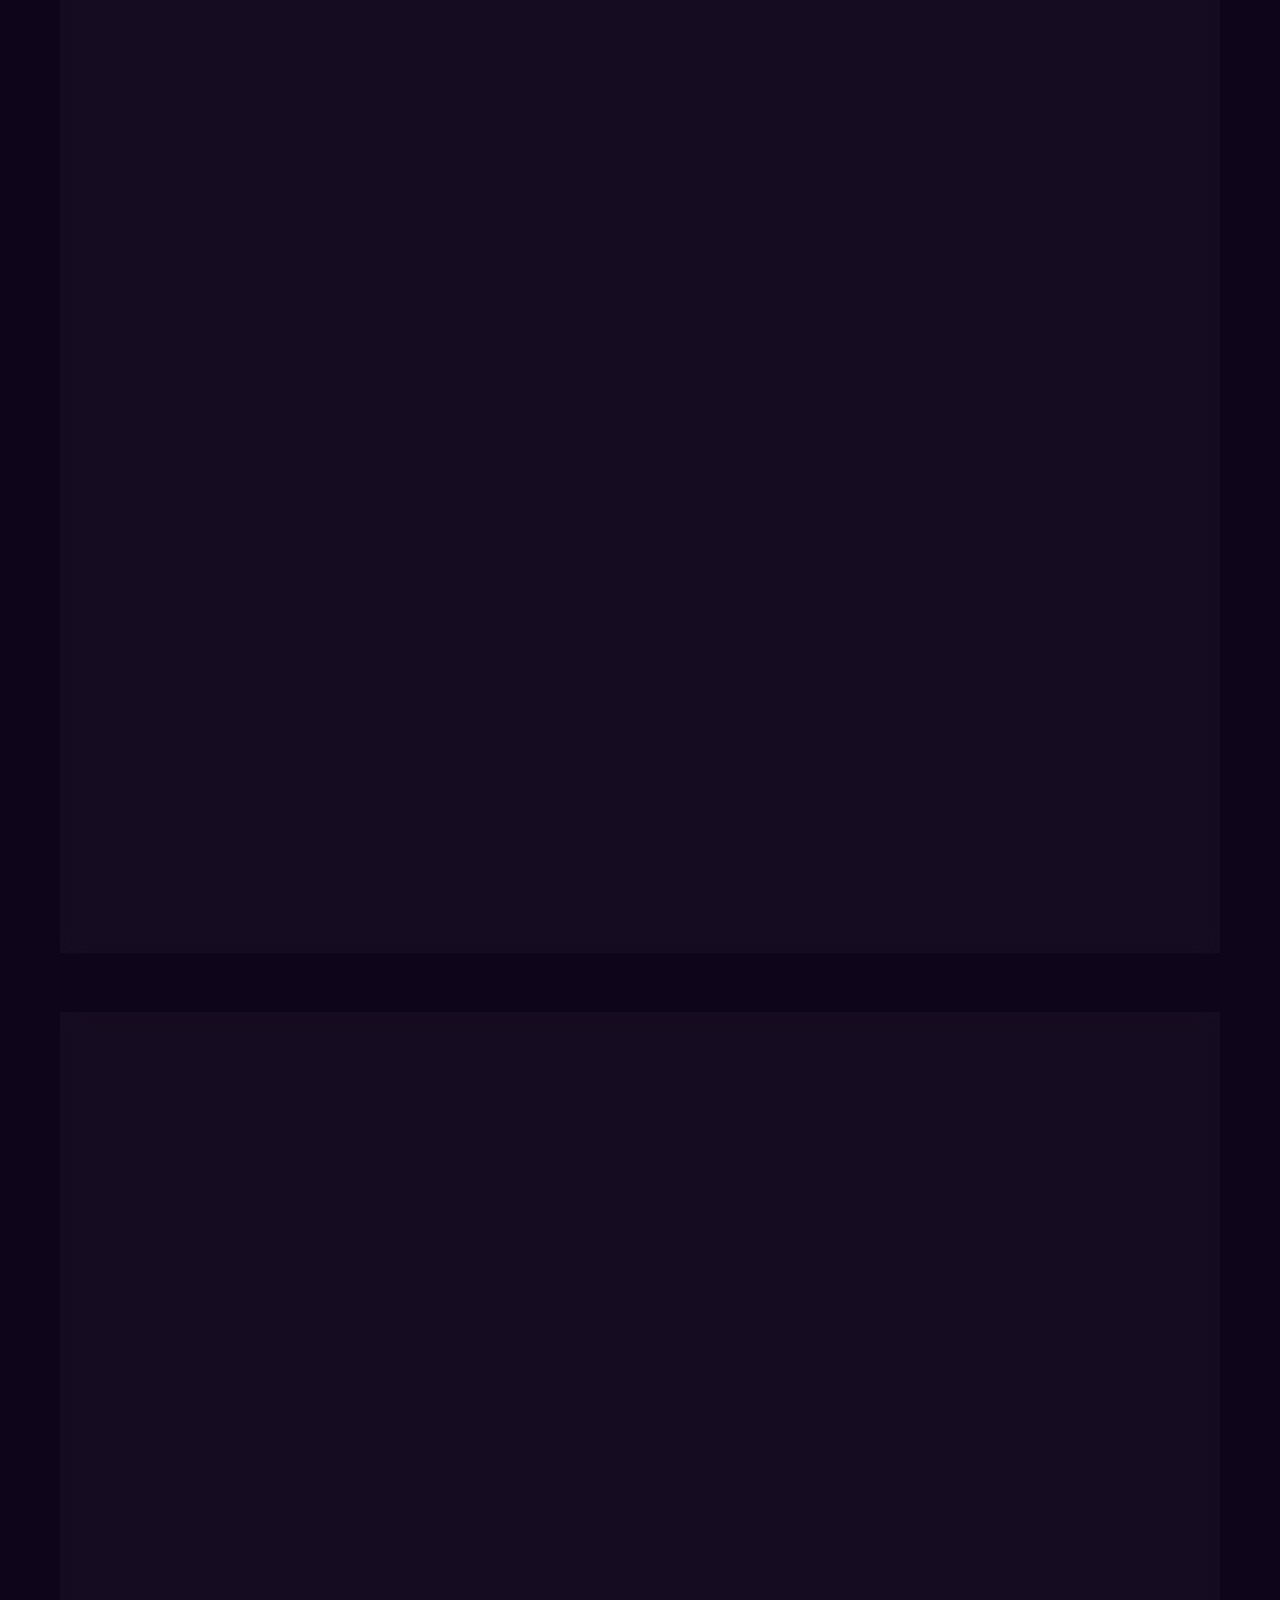
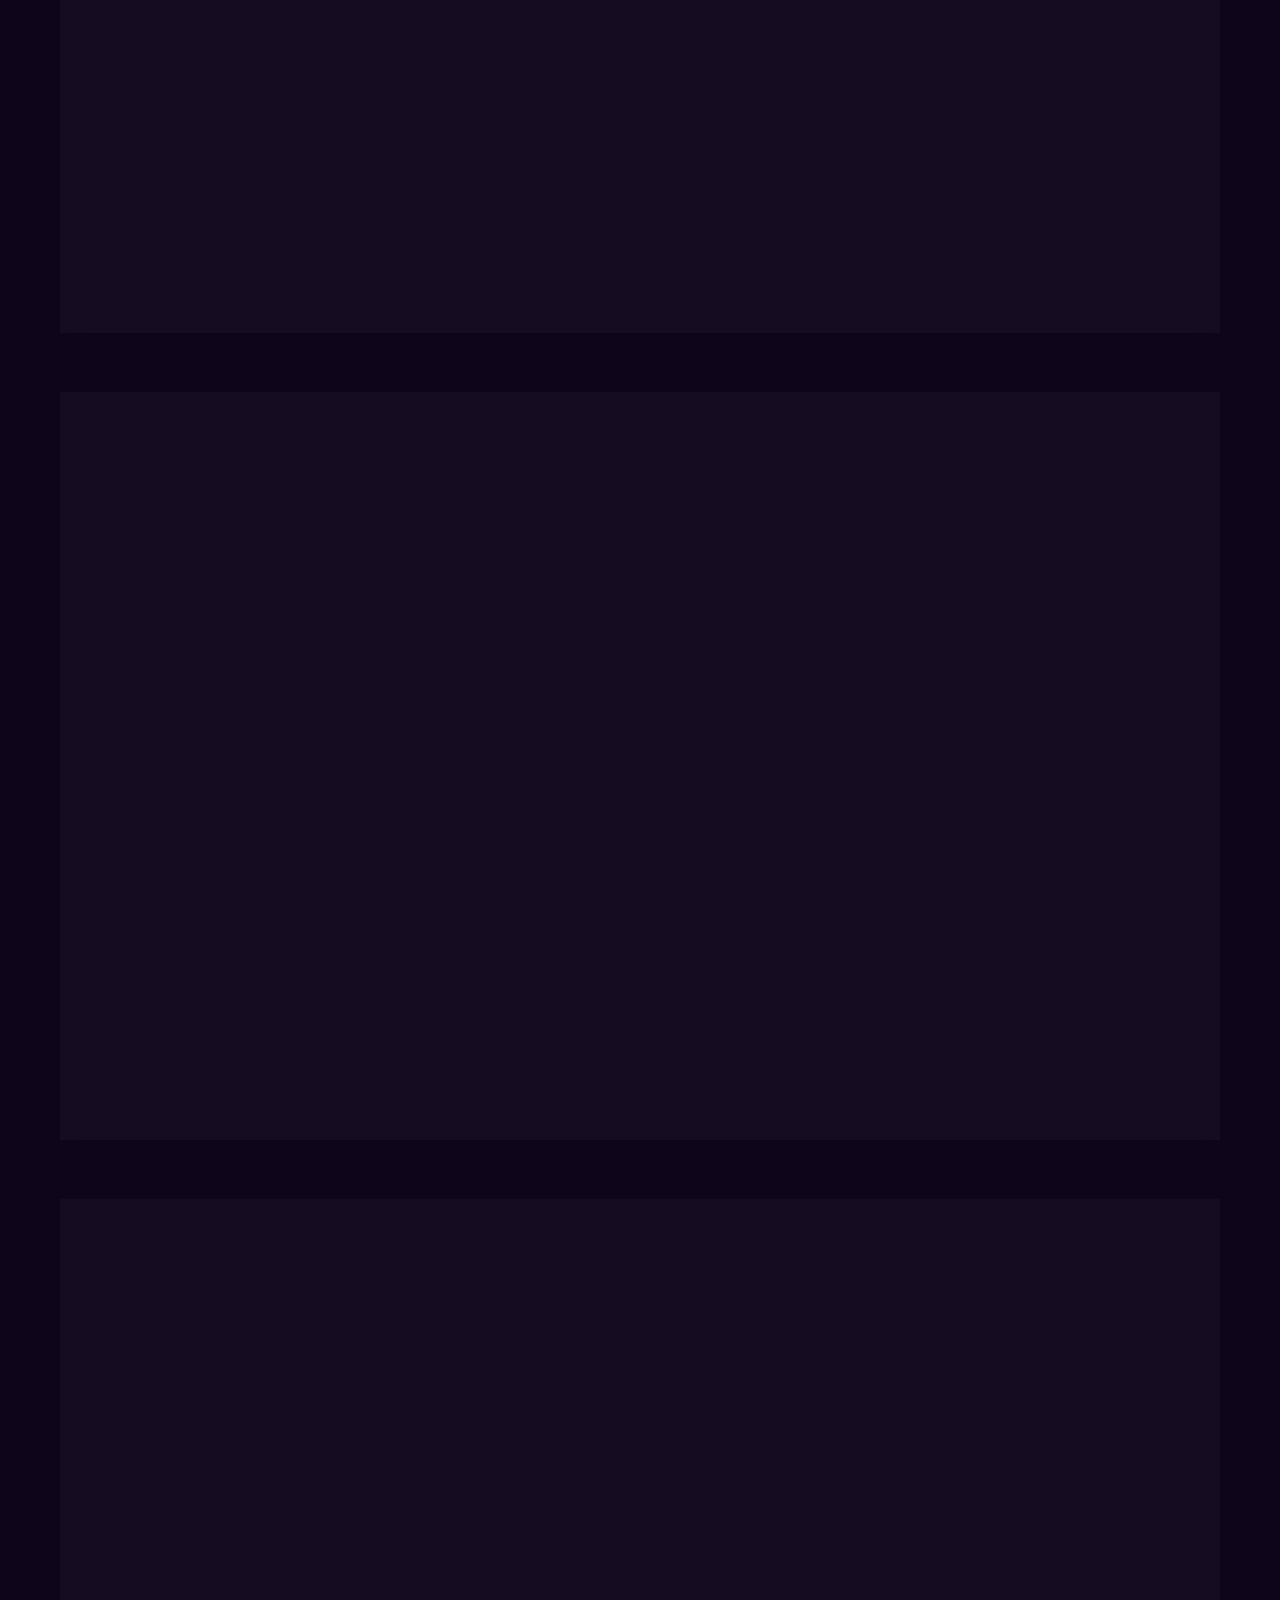
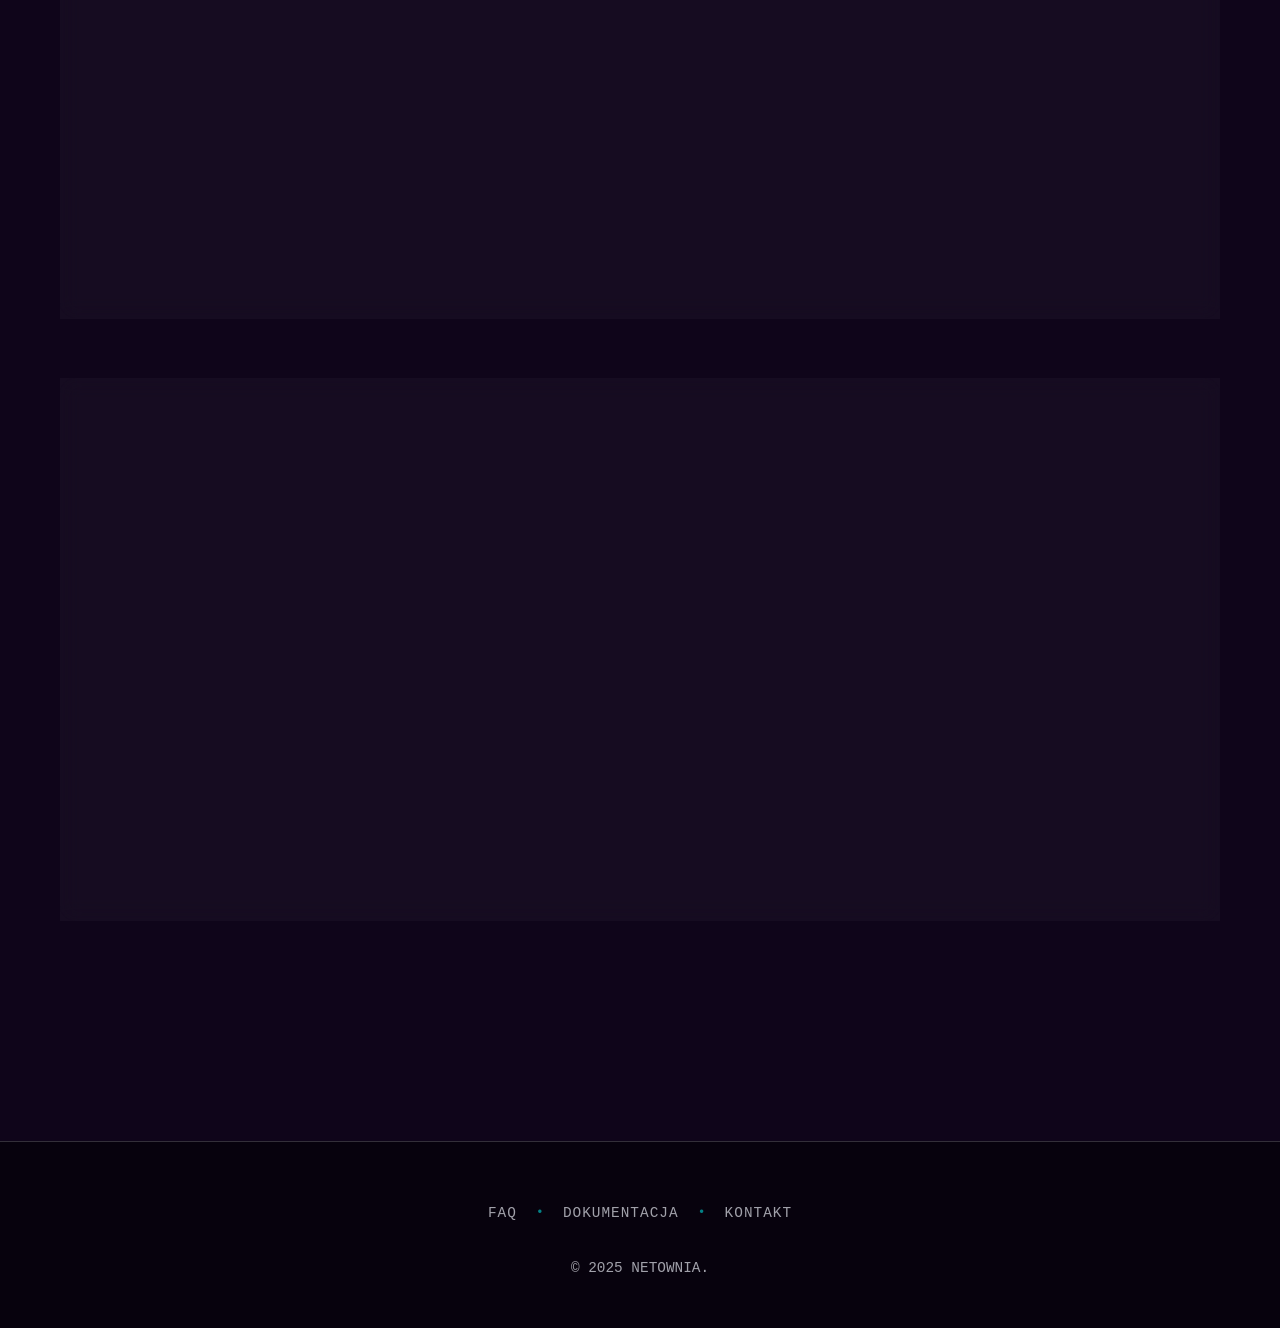
==== commit 6fe500bd: "Newest" ====
--- a/dokumentacja.html
+++ b/dokumentacja.html
@@ -33,7 +33,9 @@
     <!-- Navigation -->
     <nav>
         <div class="nav-container">
-            <a href="index.html" class="logo">Netownia</a>
+            <a href="index.html" class="logo">
+                <img src="images/logo.gif" alt="Netownia Logo" class="logo-image">
+            </a>
             <ul class="nav-links">
                 <li><a href="index.html#features">Usługi</a></li>
                 <li><a href="index.html#pricing">Cennik</a></li>
@@ -57,7 +59,9 @@
     <div class="mobile-menu-overlay" id="mobileMenuOverlay"></div>
     <div class="mobile-menu" id="mobileMenu">
         <div class="mobile-menu-header">
-            <a href="index.html" class="mobile-menu-logo">NETOWNIA</a>
+            <a href="index.html" class="mobile-menu-logo">
+                <img src="images/logo.gif" alt="Netownia Logo" class="mobile-logo-image">
+            </a>
             <button class="mobile-menu-close" id="mobileMenuClose">✕</button>
         </div>
         <div class="mobile-menu-cta">
--- a/templatemo-nexus-style.css
+++ b/templatemo-nexus-style.css
@@ -453,37 +453,24 @@
         }
 
         .mobile-menu-logo {
-            font-size: 1.5rem;
-            font-weight: 700;
-            color: var(--primary-cyan);
-            text-shadow: 0 0 15px var(--primary-cyan);
             text-decoration: none;
             display: inline-block;
             transition: all 0.3s ease;
         }
 
-        .mobile-menu-logo::before {
-            content: '>';
-            margin-right: 0.5rem;
-            color: var(--primary-orange);
-            transition: all 0.3s ease;
-        }
-
-        .mobile-menu-logo::after {
-            content: '_';
-            animation: blink 1s infinite;
-            color: var(--primary-cyan);
-        }
-
-        .mobile-menu-logo:hover {
-            text-shadow: 0 0 25px var(--primary-cyan);
+        .mobile-logo-image {
+            height: 40px;
+            width: auto;
+            transition: all 0.3s ease;
+            filter: drop-shadow(0 0 10px var(--primary-cyan));
+        }
+
+        .mobile-menu-logo:hover .mobile-logo-image {
+            filter: drop-shadow(0 0 20px var(--primary-cyan));
             transform: scale(1.05);
         }
 
-        .mobile-menu-logo:hover::before {
-            margin-right: 0.8rem;
-            text-shadow: 0 0 10px var(--primary-orange);
-        }
+
 
         .mobile-menu-close {
             background: none;
@@ -661,10 +648,6 @@
         }
 
         .logo {
-            font-size: 1.8rem;
-            font-weight: 700;
-            color: var(--primary-cyan);
-            text-shadow: 0 0 20px var(--primary-cyan);
             position: relative;
             cursor: pointer;
             text-decoration: none;
@@ -672,28 +655,19 @@
             transition: all 0.3s ease;
         }
 
-        .logo:hover {
-            text-shadow: 0 0 30px var(--primary-cyan);
+        .logo-image {
+            height: 50px;
+            width: auto;
+            transition: all 0.3s ease;
+            filter: drop-shadow(0 0 10px var(--primary-cyan));
+        }
+
+        .logo:hover .logo-image {
+            filter: drop-shadow(0 0 20px var(--primary-cyan));
             transform: scale(1.05);
         }
 
-        .logo::before {
-            content: '>';
-            margin-right: 0.5rem;
-            color: var(--primary-orange);
-            transition: all 0.3s ease;
-        }
-
-        .logo:hover::before {
-            margin-right: 0.8rem;
-            text-shadow: 0 0 10px var(--primary-orange);
-        }
-
-        .logo::after {
-            content: '_';
-            animation: blink 1s infinite;
-            color: var(--primary-cyan);
-        }
+
 
         @keyframes blink {
             0%, 50% { opacity: 1; }
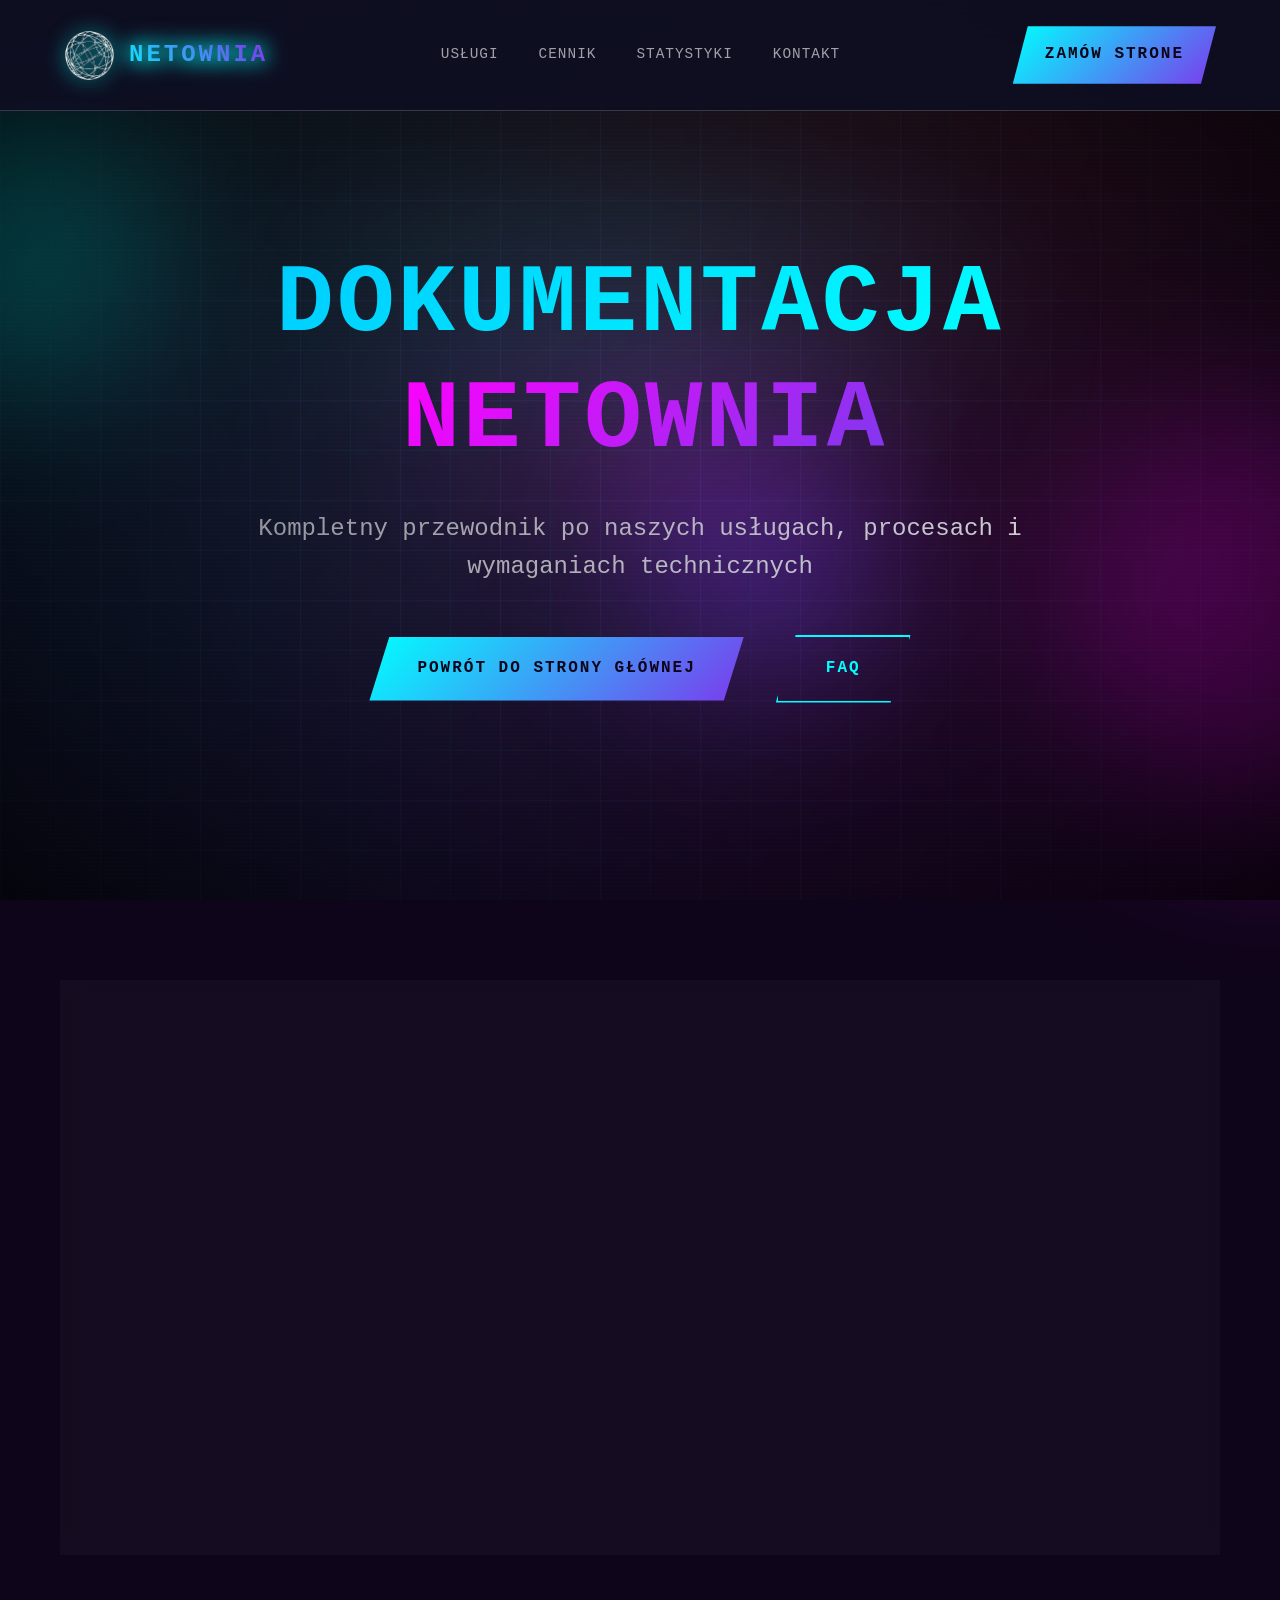
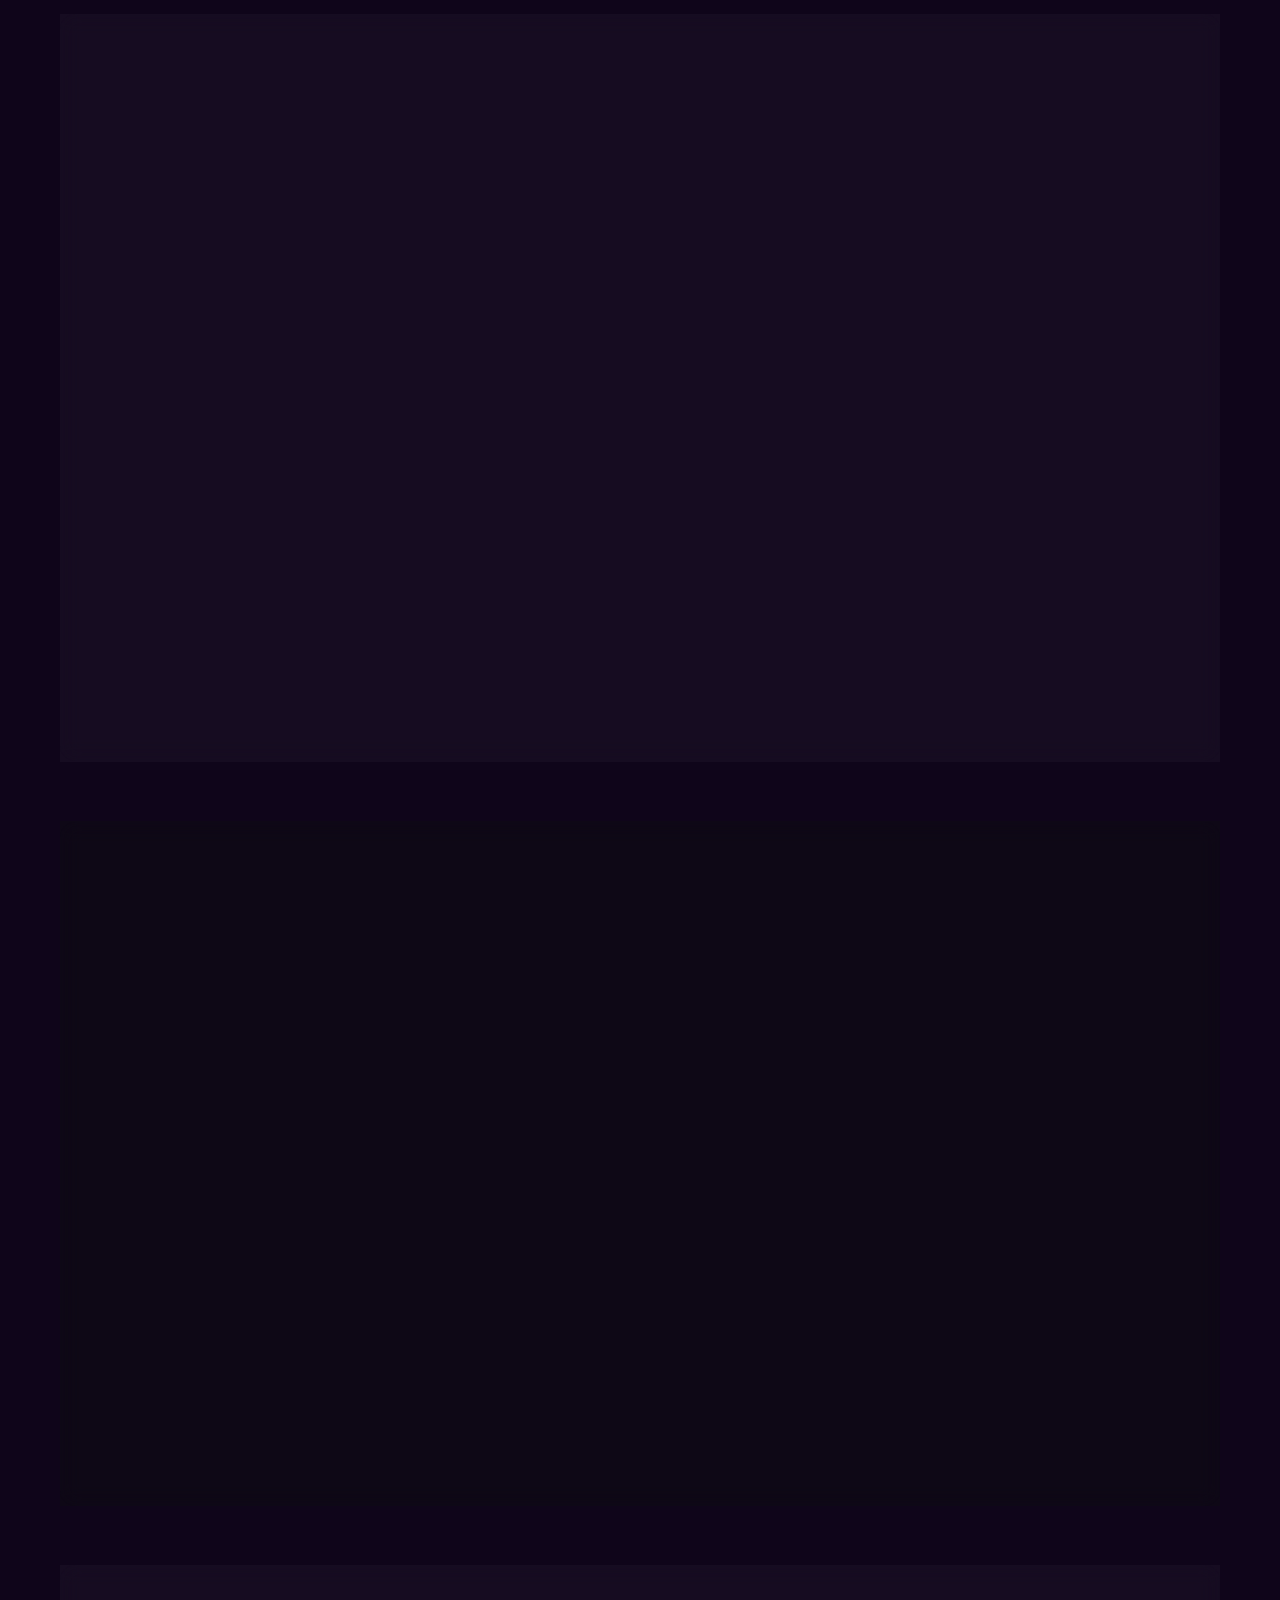
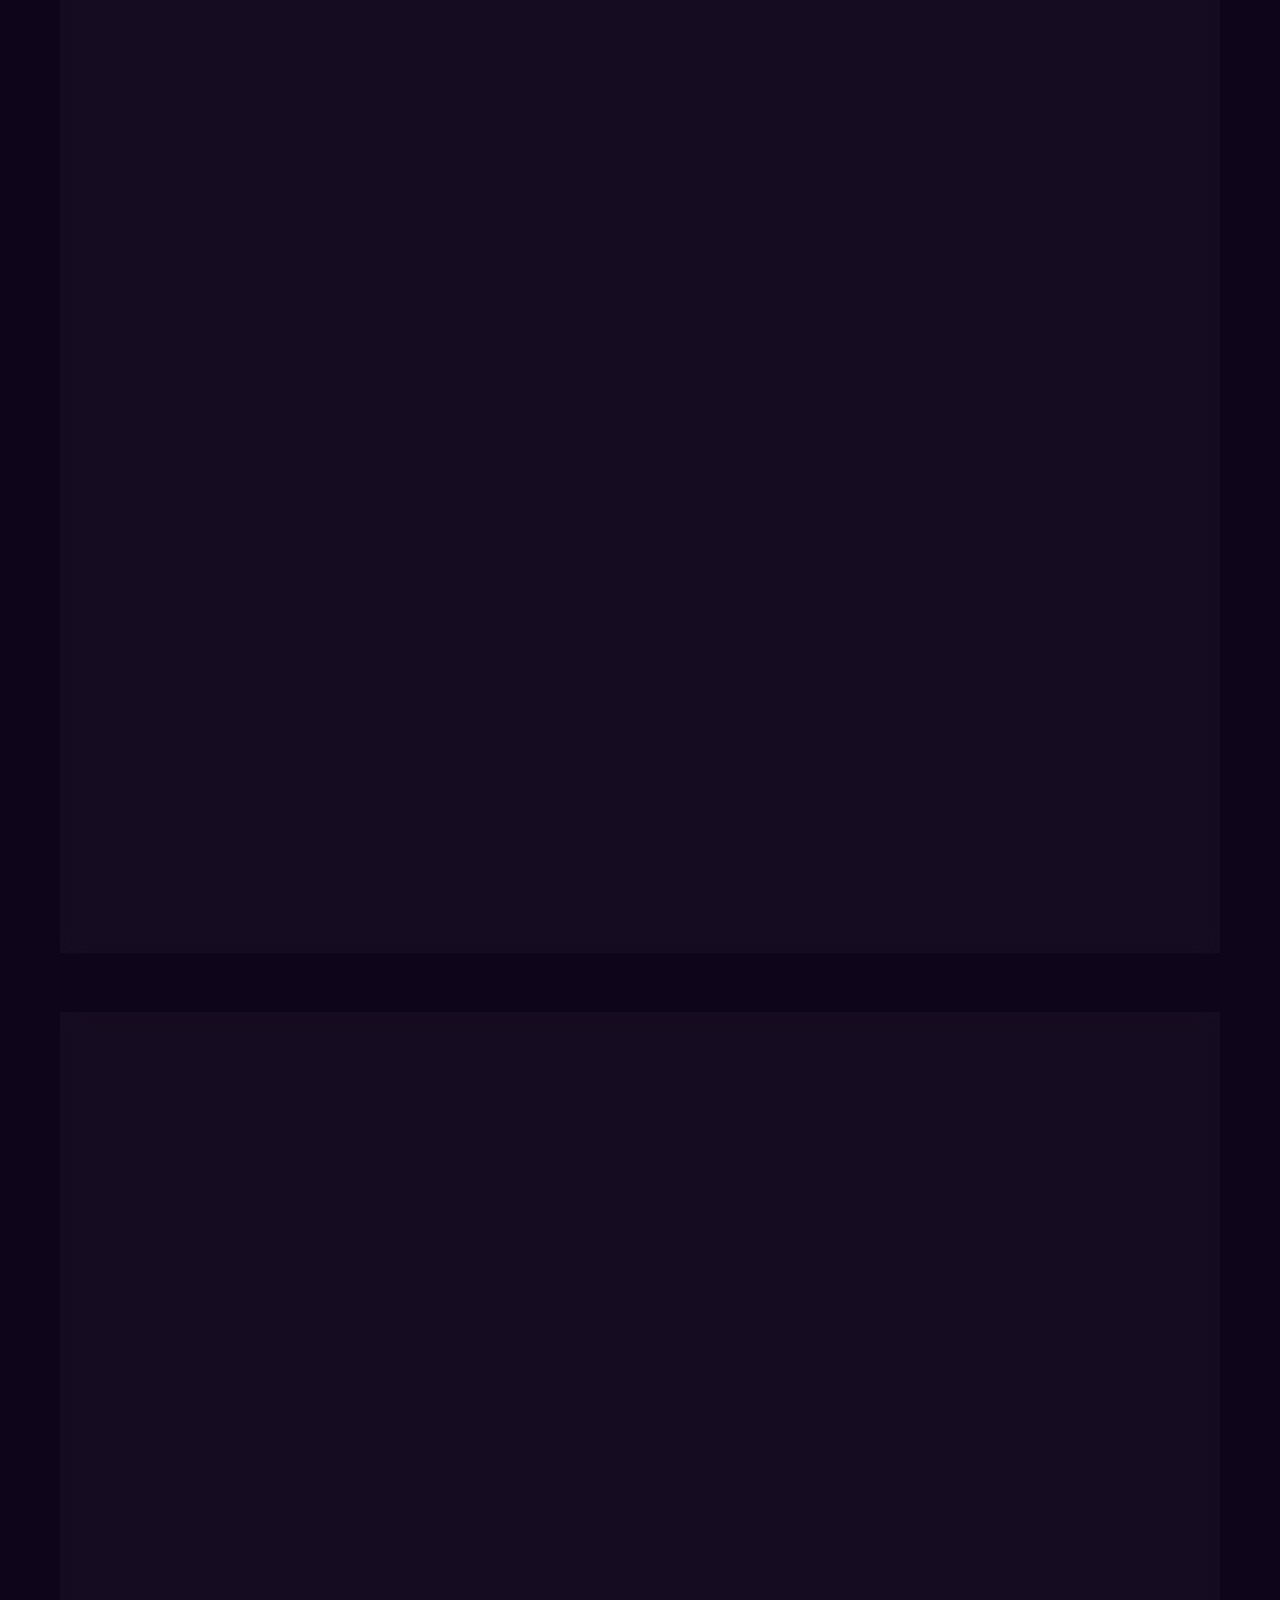
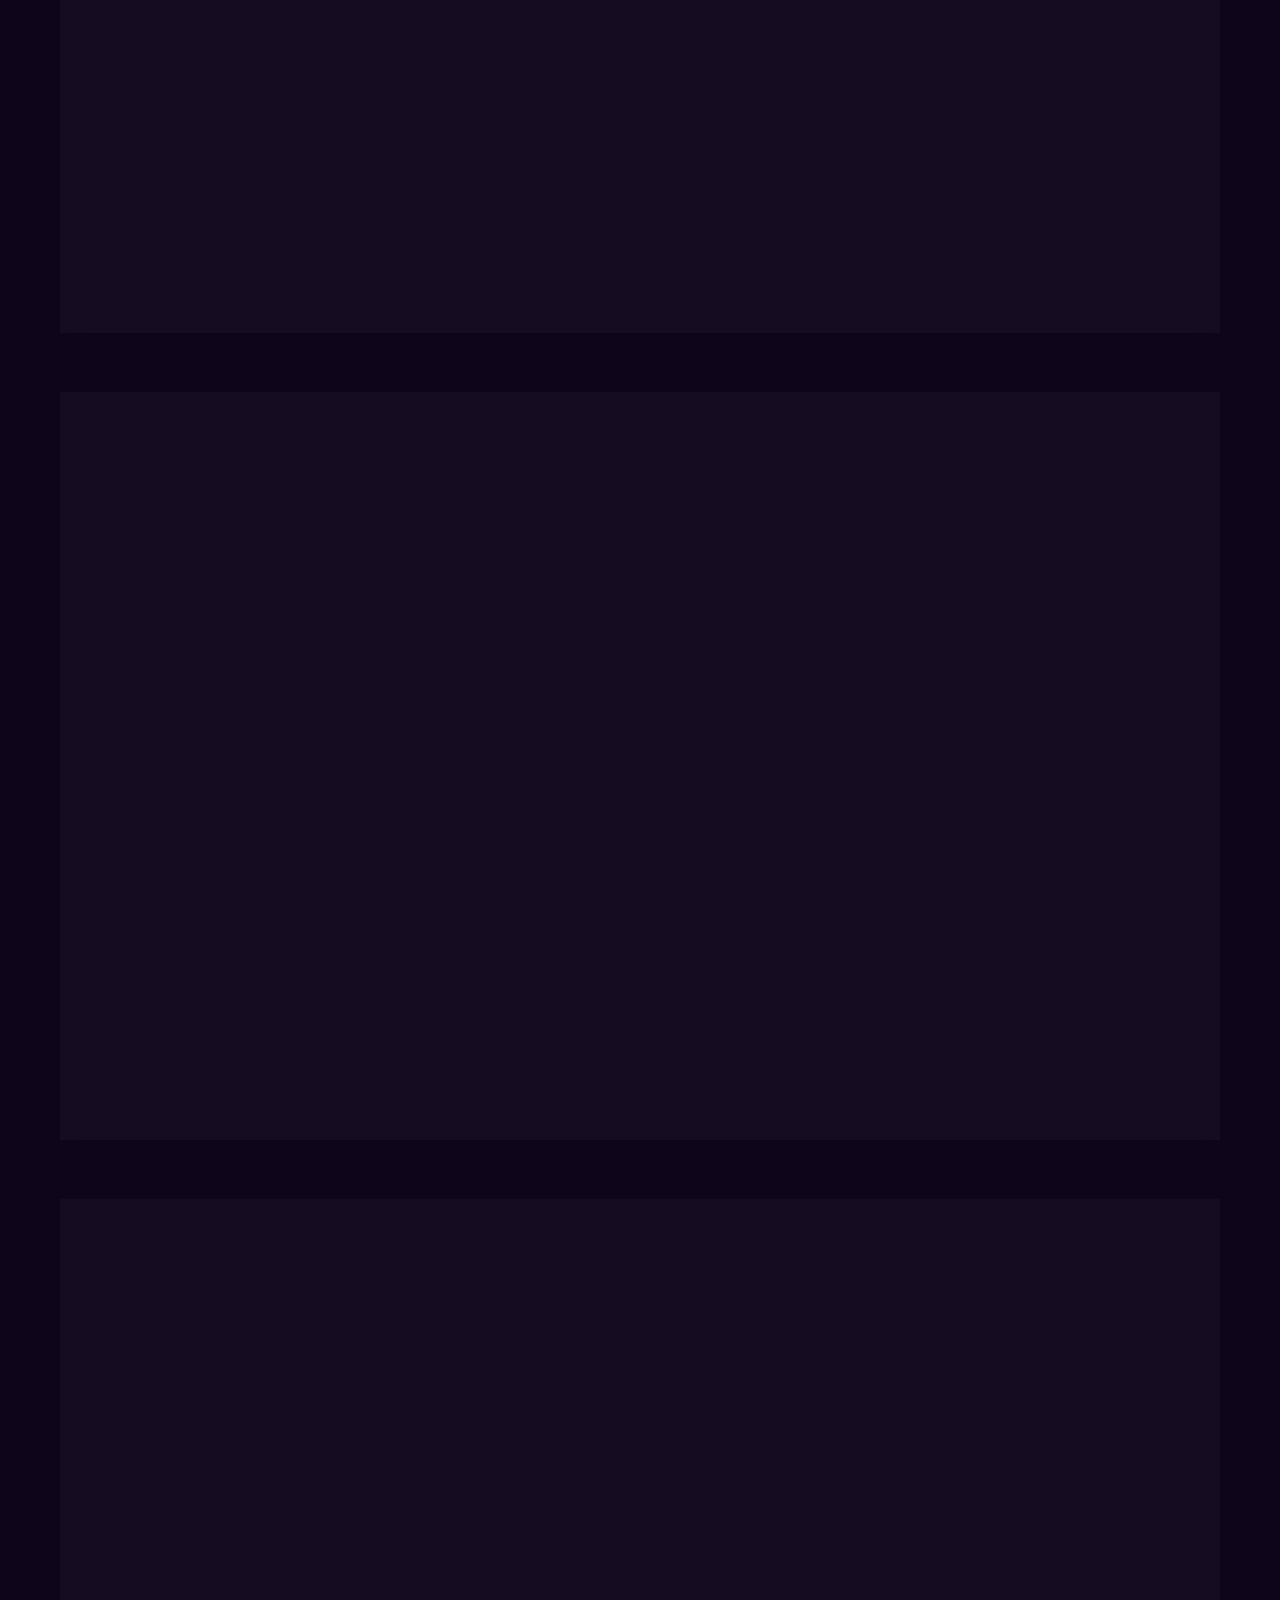
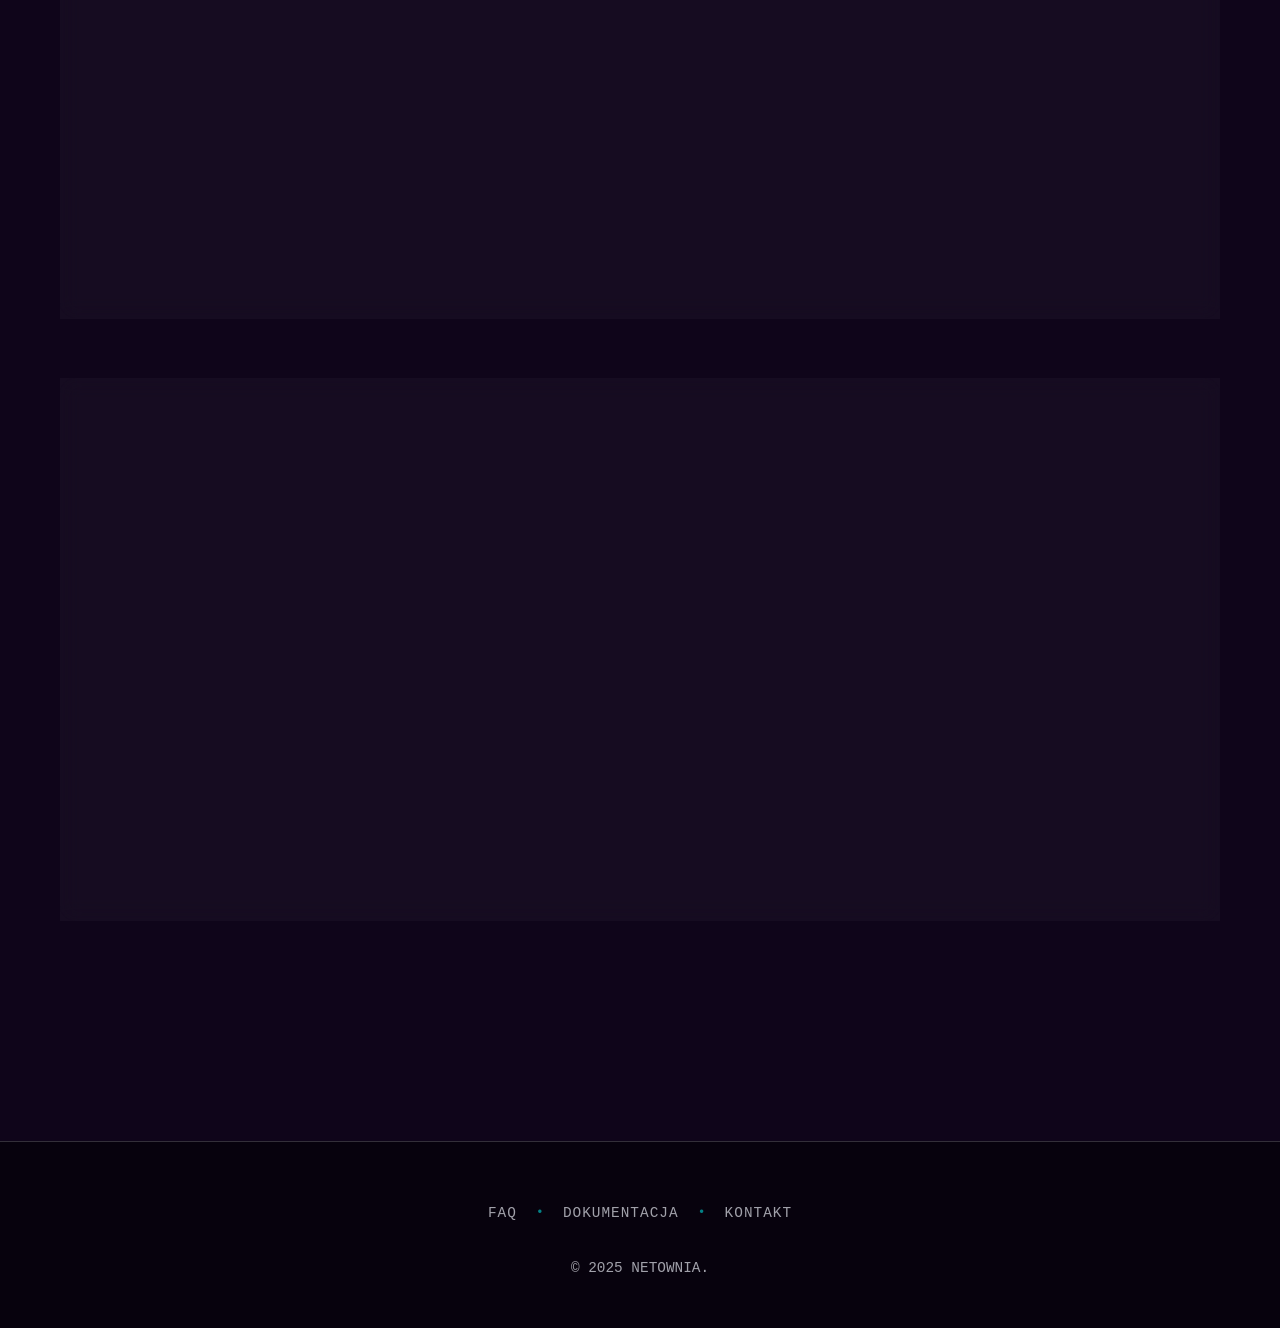
==== commit bfdd6d43: "fixes" ====
--- a/dokumentacja.html
+++ b/dokumentacja.html
@@ -35,6 +35,7 @@
         <div class="nav-container">
             <a href="index.html" class="logo">
                 <img src="images/logo.gif" alt="Netownia Logo" class="logo-image">
+                <span class="logo-text">NETOWNIA</span>
             </a>
             <ul class="nav-links">
                 <li><a href="index.html#features">Usługi</a></li>
@@ -61,6 +62,7 @@
         <div class="mobile-menu-header">
             <a href="index.html" class="mobile-menu-logo">
                 <img src="images/logo.gif" alt="Netownia Logo" class="mobile-logo-image">
+                <span class="logo-text">NETOWNIA</span>
             </a>
             <button class="mobile-menu-close" id="mobileMenuClose">✕</button>
         </div>
--- a/templatemo-nexus-style.css
+++ b/templatemo-nexus-style.css
@@ -330,6 +330,8 @@
             display: flex;
             justify-content: space-between;
             align-items: center;
+            min-height: 78px;
+            padding: 0 2rem;
         }
 
         /* Mobile Menu Button */
@@ -454,7 +456,8 @@
 
         .mobile-menu-logo {
             text-decoration: none;
-            display: inline-block;
+            display: flex;
+            align-items: center;
             transition: all 0.3s ease;
         }
 
@@ -468,6 +471,11 @@
         .mobile-menu-logo:hover .mobile-logo-image {
             filter: drop-shadow(0 0 20px var(--primary-cyan));
             transform: scale(1.05);
+        }
+
+        .mobile-menu-logo .logo-text {
+            font-size: 1.2rem;
+            margin-left: 10px;
         }
 
 
@@ -651,7 +659,8 @@
             position: relative;
             cursor: pointer;
             text-decoration: none;
-            display: inline-block;
+            display: flex;
+            align-items: center;
             transition: all 0.3s ease;
         }
 
@@ -665,6 +674,36 @@
         .logo:hover .logo-image {
             filter: drop-shadow(0 0 20px var(--primary-cyan));
             transform: scale(1.05);
+        }
+
+        .logo-text {
+            font-family: 'JetBrains Mono', 'Fira Code', monospace;
+            font-weight: 900;
+            font-size: 1.5rem;
+            text-transform: uppercase;
+            letter-spacing: 3px;
+            margin-left: 15px;
+            background: linear-gradient(45deg, var(--primary-cyan), var(--primary-purple), var(--primary-pink));
+            background-size: 200% 200%;
+            -webkit-background-clip: text;
+            background-clip: text;
+            -webkit-text-fill-color: transparent;
+            animation: logoGradient 3s ease-in-out infinite;
+            text-shadow: 0 0 20px rgba(0, 255, 255, 0.5);
+            filter: drop-shadow(0 0 10px var(--primary-cyan));
+            line-height: 1;
+            display: flex;
+            align-items: center;
+        }
+
+        .logo:hover .logo-text {
+            animation: logoGradient 1s ease-in-out infinite;
+            filter: drop-shadow(0 0 20px var(--primary-cyan));
+        }
+
+        @keyframes logoGradient {
+            0%, 100% { background-position: 0% 50%; }
+            50% { background-position: 100% 50%; }
         }
 
 
@@ -1176,8 +1215,8 @@
         }
 
         .pricing-card.featured::before {
-            content: 'MOST POPULAR';
-            position: absolute;
+            content: 'NAJPOPULARNIEJSZY';
+            position: center;
             top: -15px;
             left: 50%;
             transform: translateX(-50%);
@@ -1348,6 +1387,33 @@
         .btn-submit:hover {
             transform: translateY(-3px);
             box-shadow: 0 15px 40px rgba(229, 231, 235, 0.4);
+        }
+
+        /* Loading state dla przycisku */
+        .btn-submit.loading {
+            background: var(--primary-cyan);
+            pointer-events: none;
+            position: relative;
+            overflow: hidden;
+        }
+
+        .btn-submit.loading::after {
+            content: '';
+            position: absolute;
+            width: 20px;
+            height: 20px;
+            top: 50%;
+            left: 50%;
+            margin: -10px 0 0 -10px;
+            border: 2px solid transparent;
+            border-top: 2px solid white;
+            border-radius: 50%;
+            animation: spin 1s linear infinite;
+        }
+
+        @keyframes spin {
+            0% { transform: rotate(0deg); }
+            100% { transform: rotate(360deg); }
         }
 
         /* Footer */
@@ -1457,6 +1523,11 @@
                 display: none;
             }
             
+            .logo-text {
+                font-size: 1.2rem;
+                margin-left: 10px;
+            }
+            
             .hero-title {
                 font-size: 2.5rem;
             }
@@ -1522,6 +1593,11 @@
             
             .mobile-menu-header {
                 padding: 1.5rem;
+            }
+            
+            .logo-text {
+                font-size: 1rem;
+                margin-left: 8px;
             }
             
             .mobile-menu-nav a {
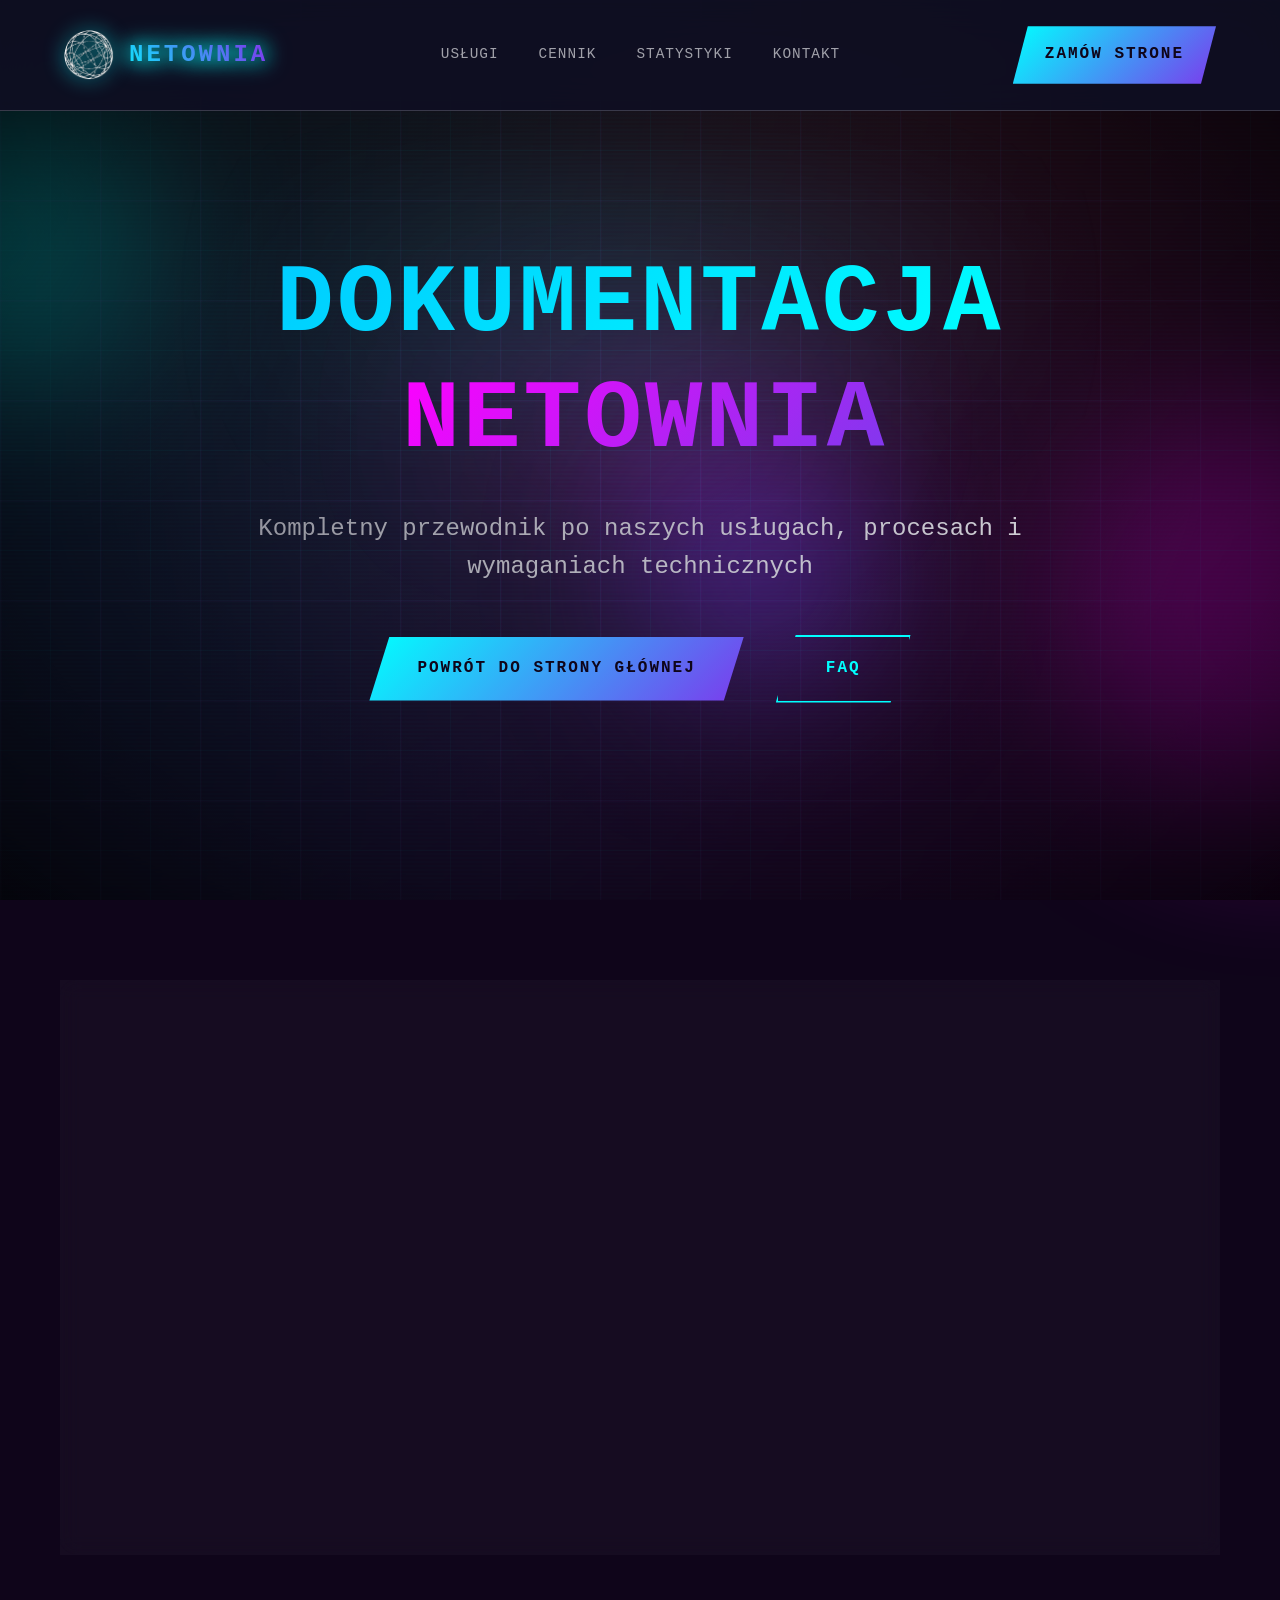
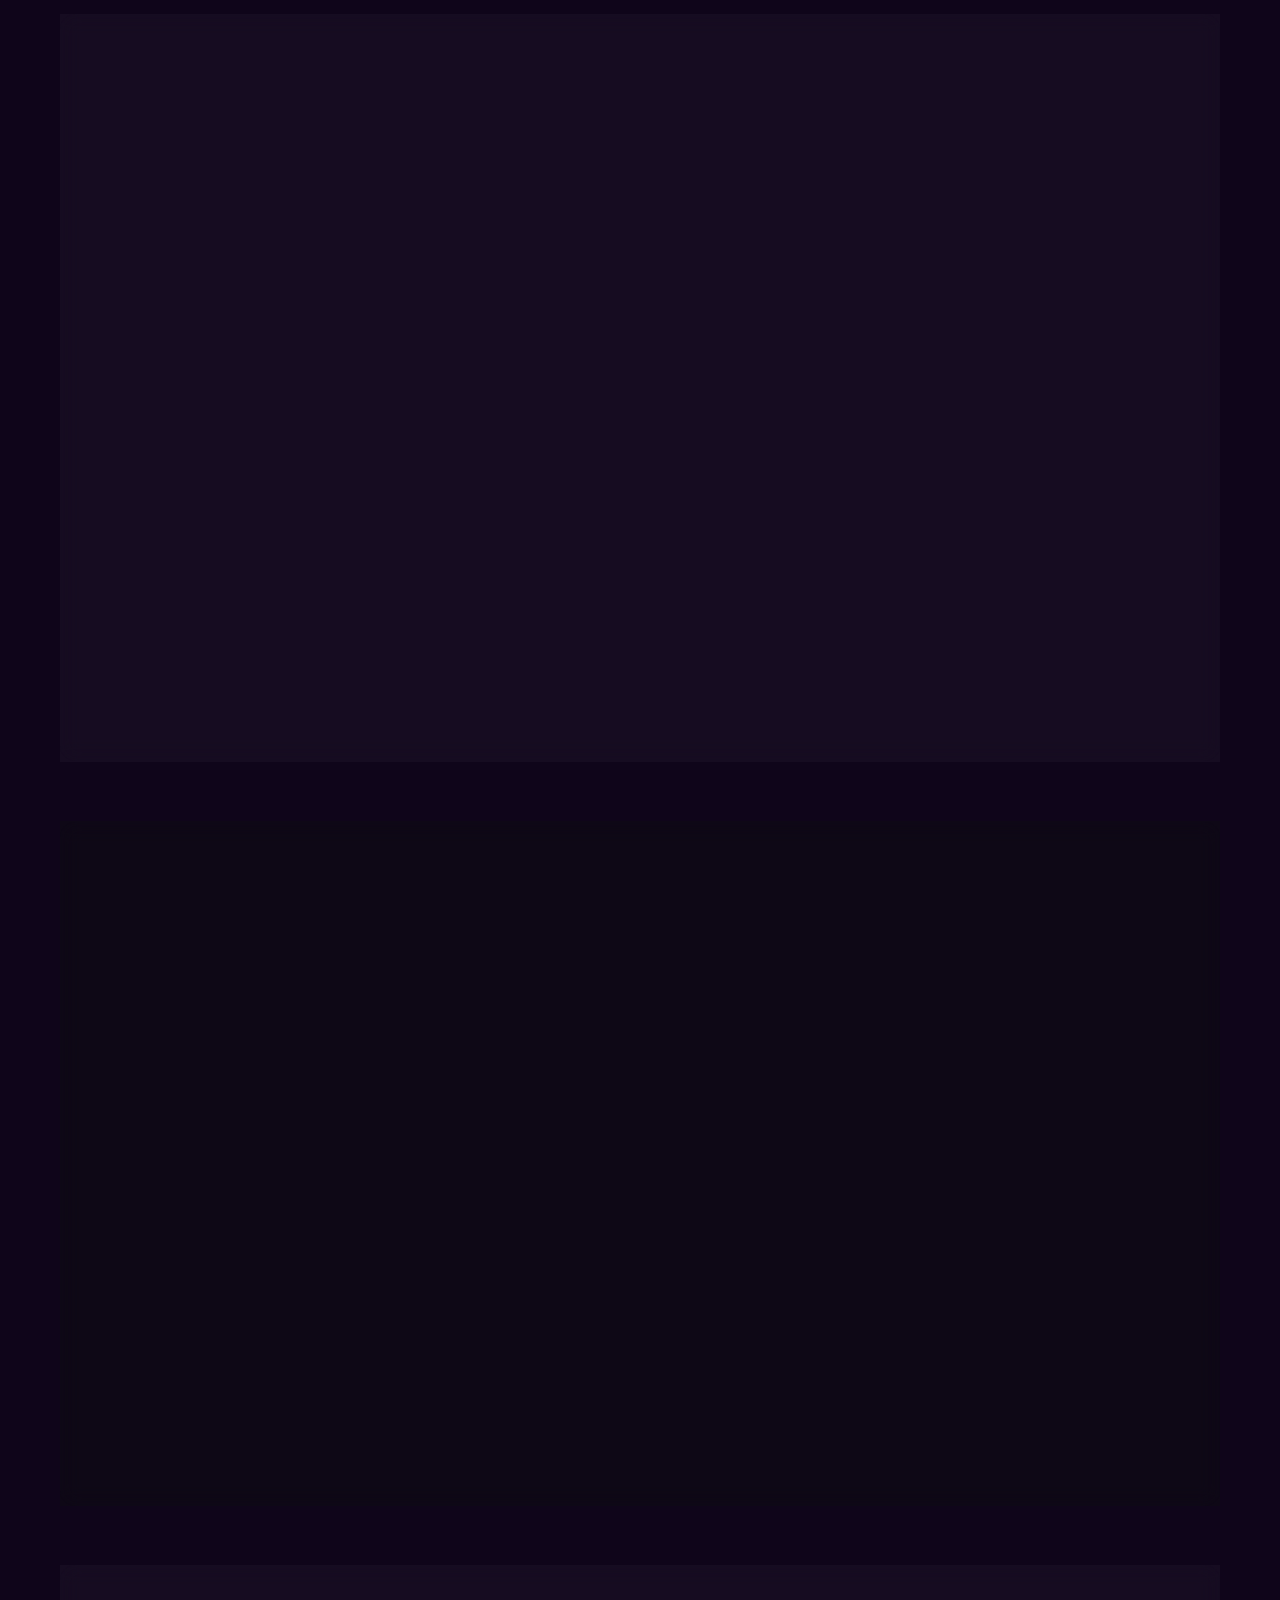
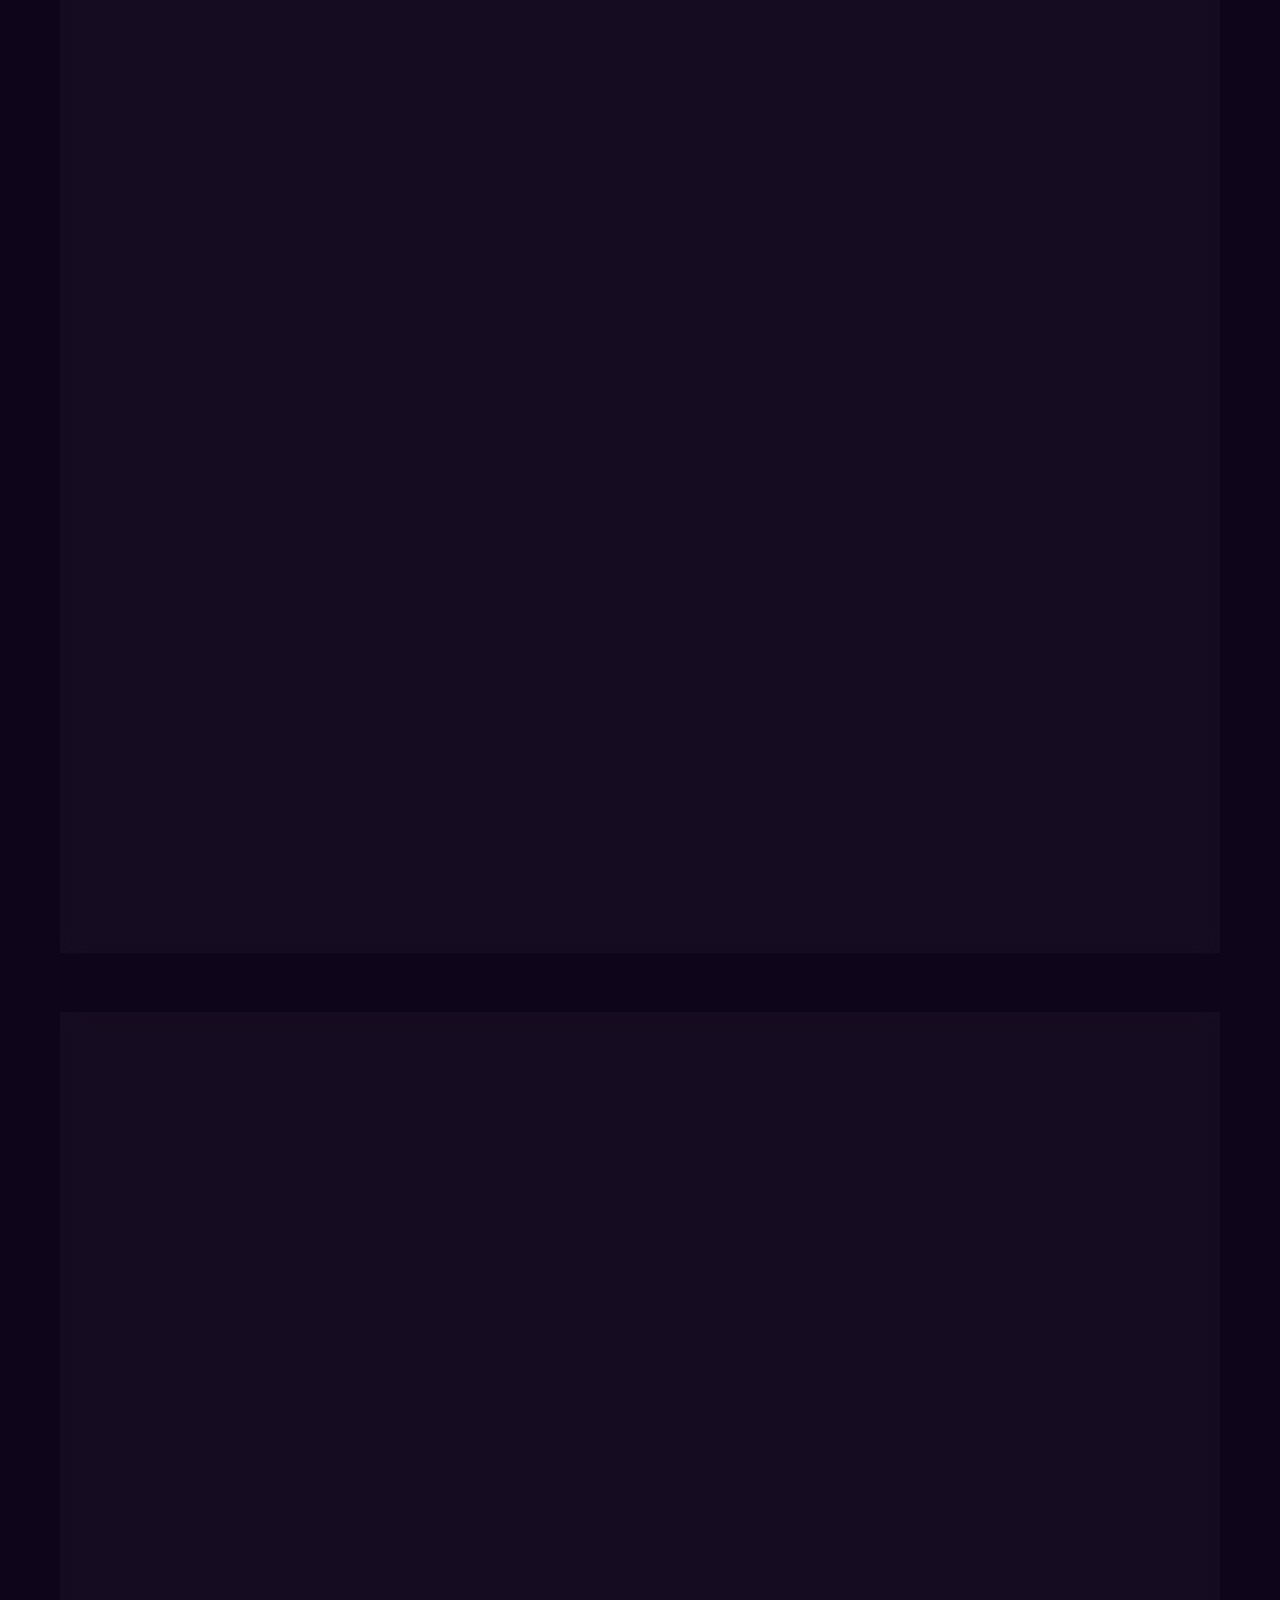
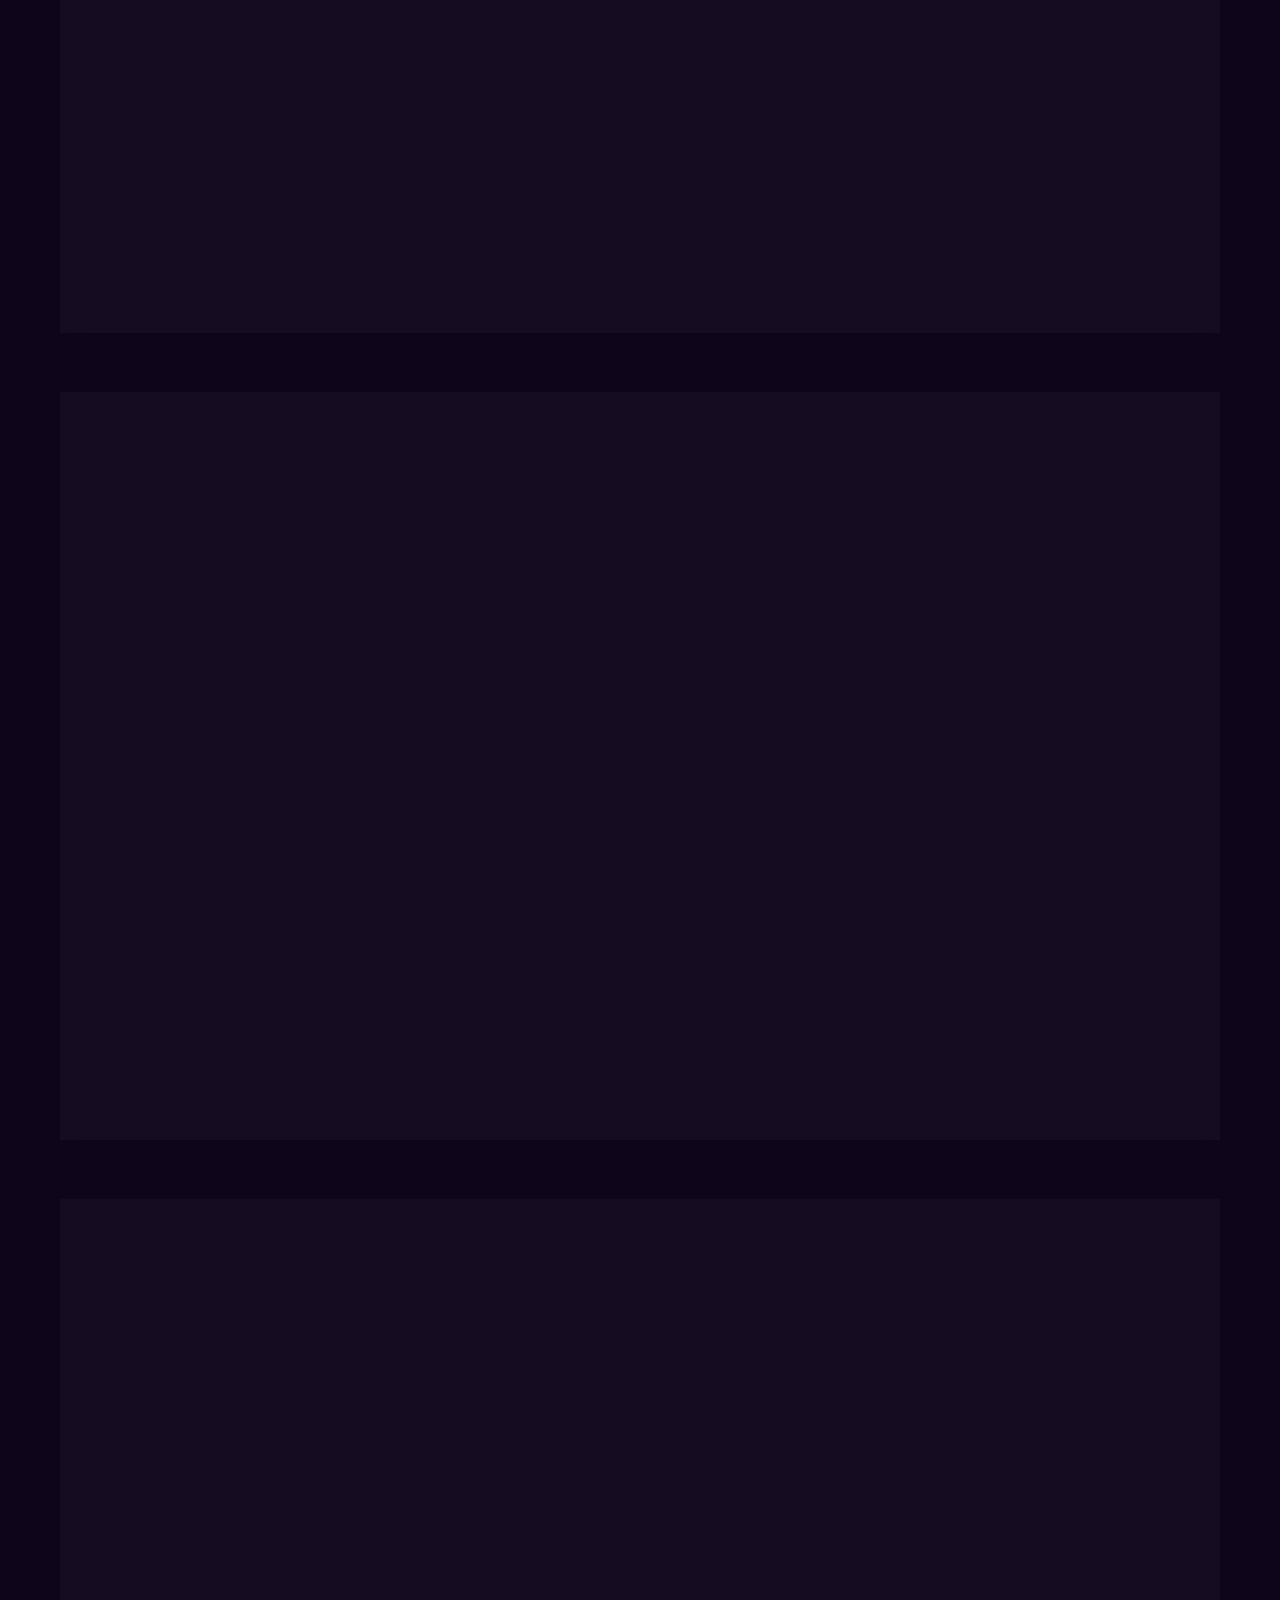
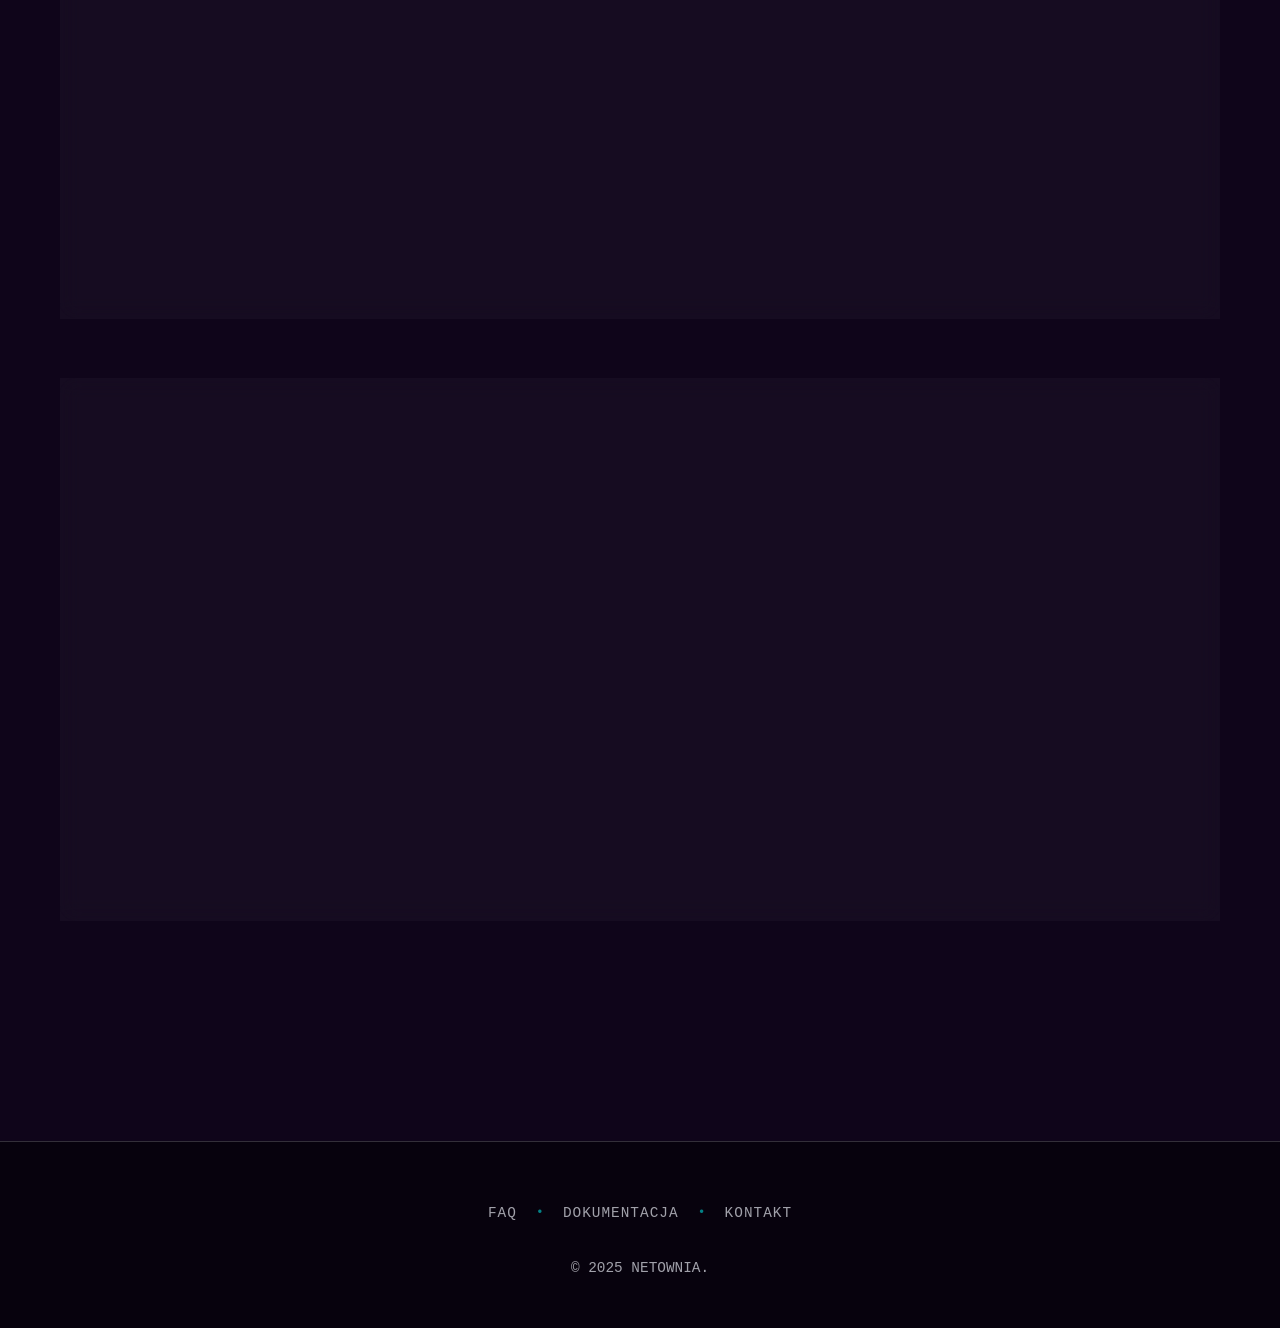
==== commit 457b220e: "f" ====
--- a/dokumentacja.html
+++ b/dokumentacja.html
@@ -3,8 +3,51 @@
 <head>
     <meta charset="UTF-8">
     <meta name="viewport" content="width=device-width, initial-scale=1.0">
-    <title>Dokumentacja - Netownia</title>
+    
+    <!-- Primary Meta Tags -->
+    <title>Dokumentacja Netownia - Przewodnik Usług | Strony Internetowe | Web Development</title>
+    <meta name="title" content="Dokumentacja Netownia - Przewodnik Usług | Strony Internetowe | Web Development">
+    <meta name="description" content="Dokumentacja Netownia - Kompletny przewodnik po naszych usługach tworzenia stron internetowych, procesach realizacji i wymaganiach technicznych.">
+    <meta name="keywords" content="dokumentacja Netownia, proces tworzenia stron, wymagania techniczne, specyfikacja projektów, hosting, domeny, WordPress, SEO, responsywność">
+    <meta name="author" content="Netownia">
+    <meta name="robots" content="index, follow">
+    <meta name="language" content="pl">
+    
+    <!-- Canonical URL -->
+    <link rel="canonical" href="https://netownia.pl/dokumentacja.html">
+    
+    <!-- Favicon -->
     <link rel="icon" type="image/x-icon" href="images/favicon.ico">
+    
+    <!-- Open Graph / Facebook -->
+    <meta property="og:type" content="website">
+    <meta property="og:url" content="https://netownia.pl/dokumentacja.html">
+    <meta property="og:title" content="Dokumentacja Netownia - Przewodnik Usług">
+    <meta property="og:description" content="Kompletny przewodnik po naszych usługach tworzenia stron internetowych i procesach realizacji.">
+    <meta property="og:image" content="https://netownia.pl/images/og-image.jpg">
+    
+    <!-- Twitter -->
+    <meta property="twitter:card" content="summary">
+    <meta property="twitter:url" content="https://netownia.pl/dokumentacja.html">
+    <meta property="twitter:title" content="Dokumentacja Netownia - Przewodnik Usług">
+    <meta property="twitter:description" content="Kompletny przewodnik po usługach tworzenia stron internetowych.">
+    
+    <!-- Schema.org structured data -->
+    <script type="application/ld+json">
+    {
+        "@context": "https://schema.org",
+        "@type": "WebPage",
+        "name": "Dokumentacja Netownia",
+        "description": "Kompletny przewodnik po usługach tworzenia stron internetowych",
+        "url": "https://netownia.pl/dokumentacja.html",
+        "isPartOf": {
+            "@type": "WebSite",
+            "name": "Netownia",
+            "url": "https://netownia.pl"
+        }
+    }
+    </script>
+    
     <link href="templatemo-nexus-style.css" rel="stylesheet">
 </head>
 <body id="top">
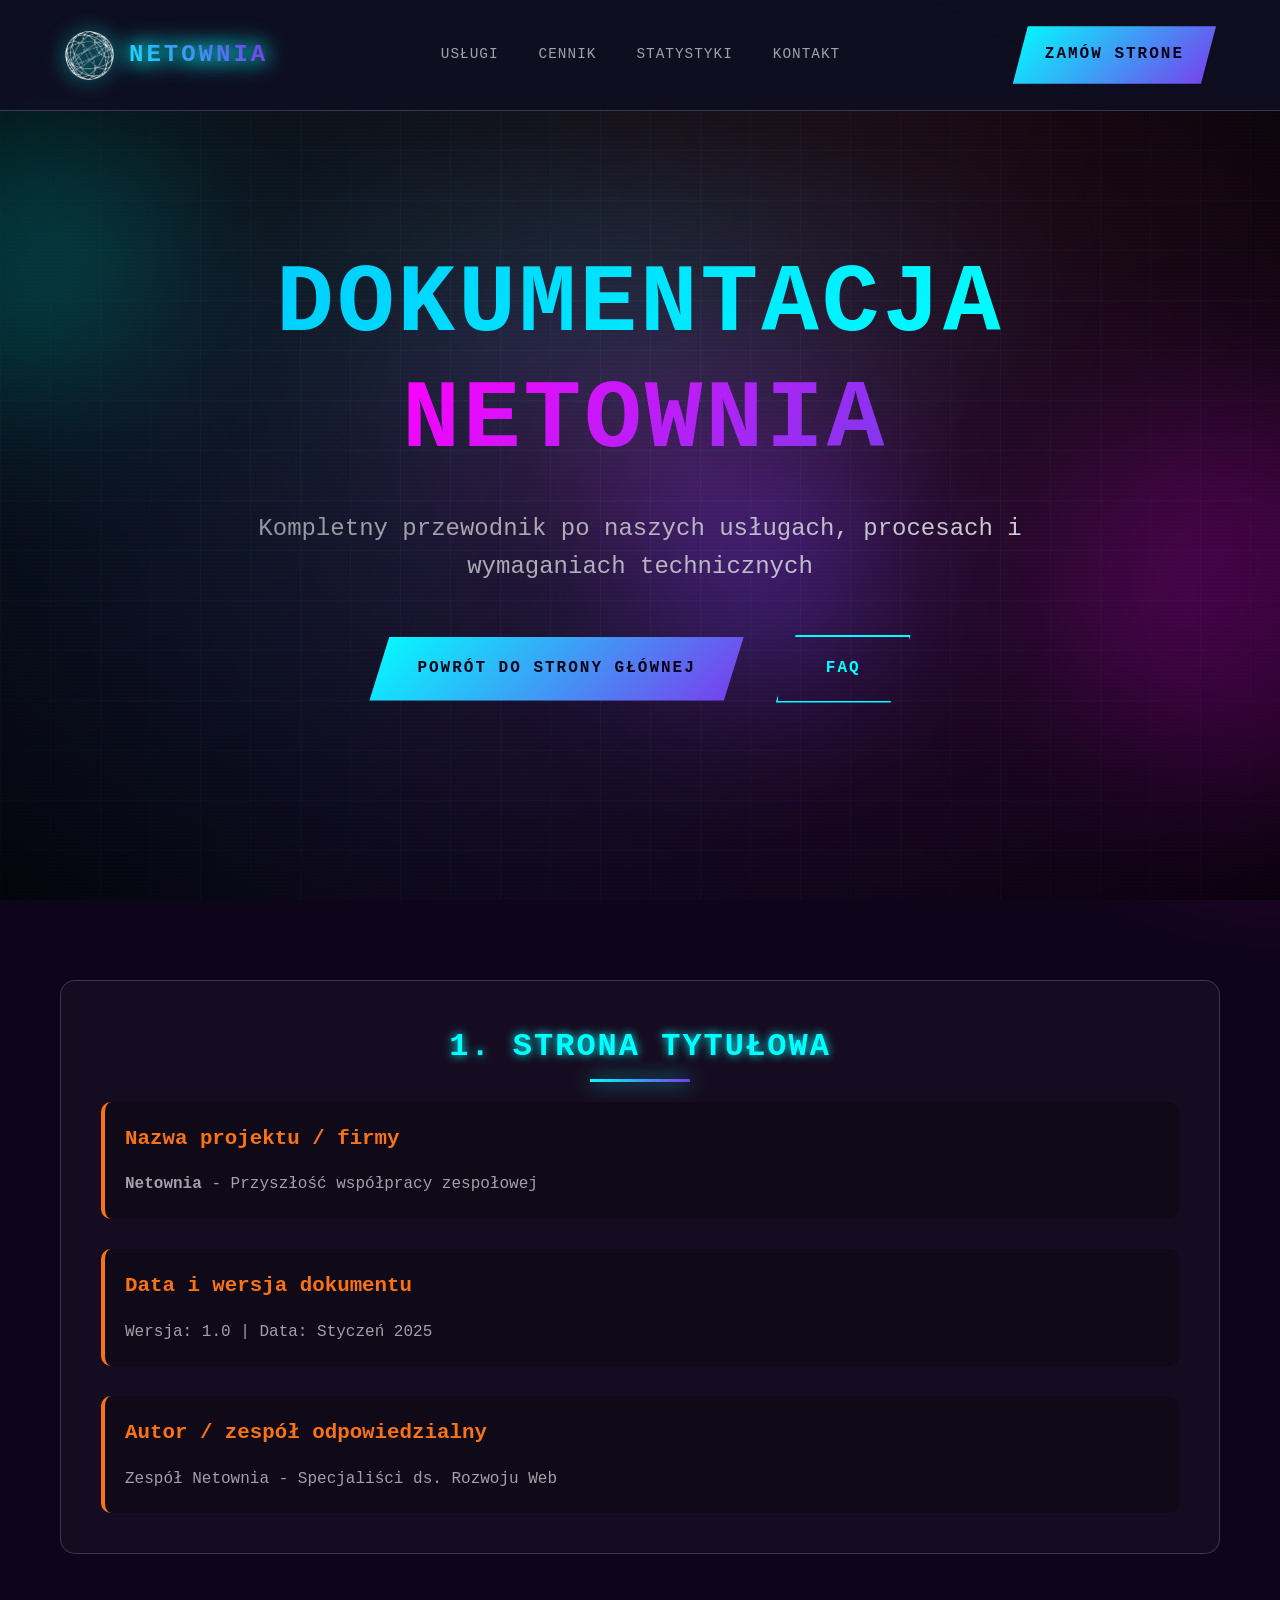
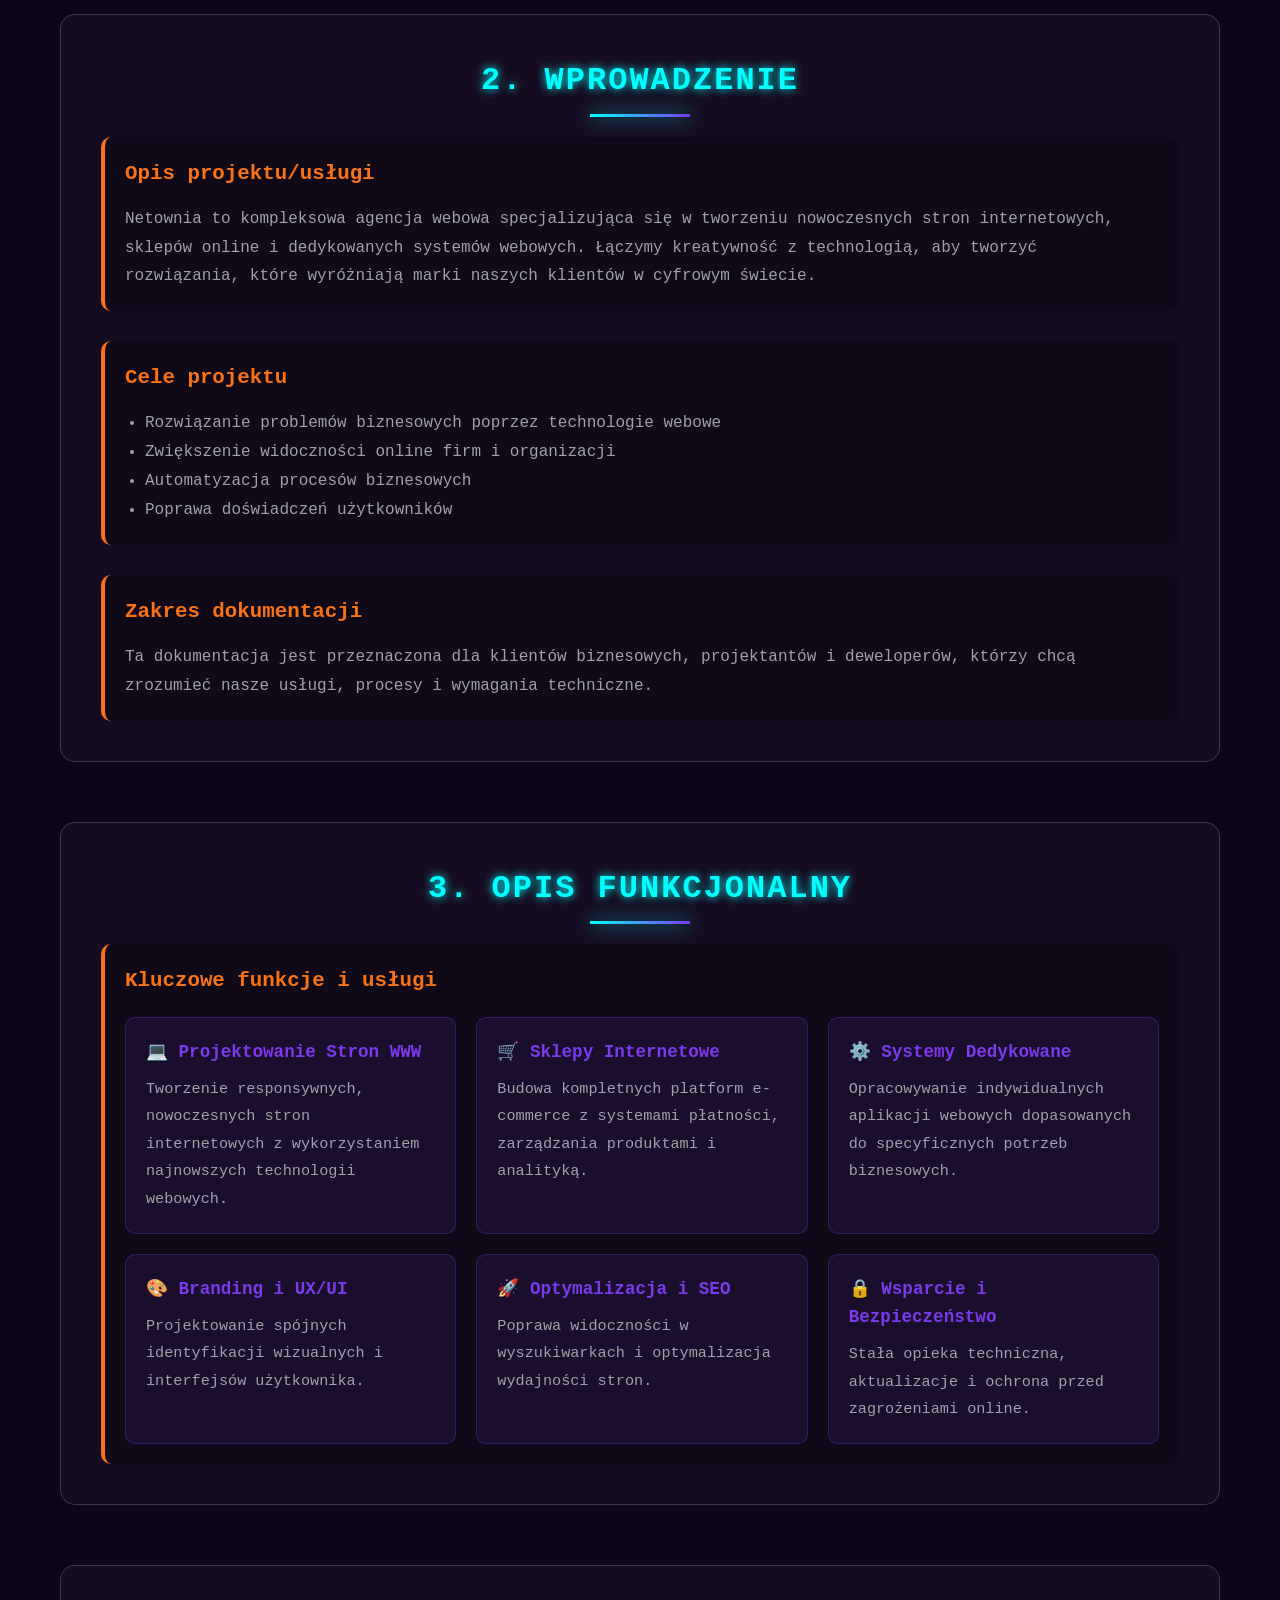
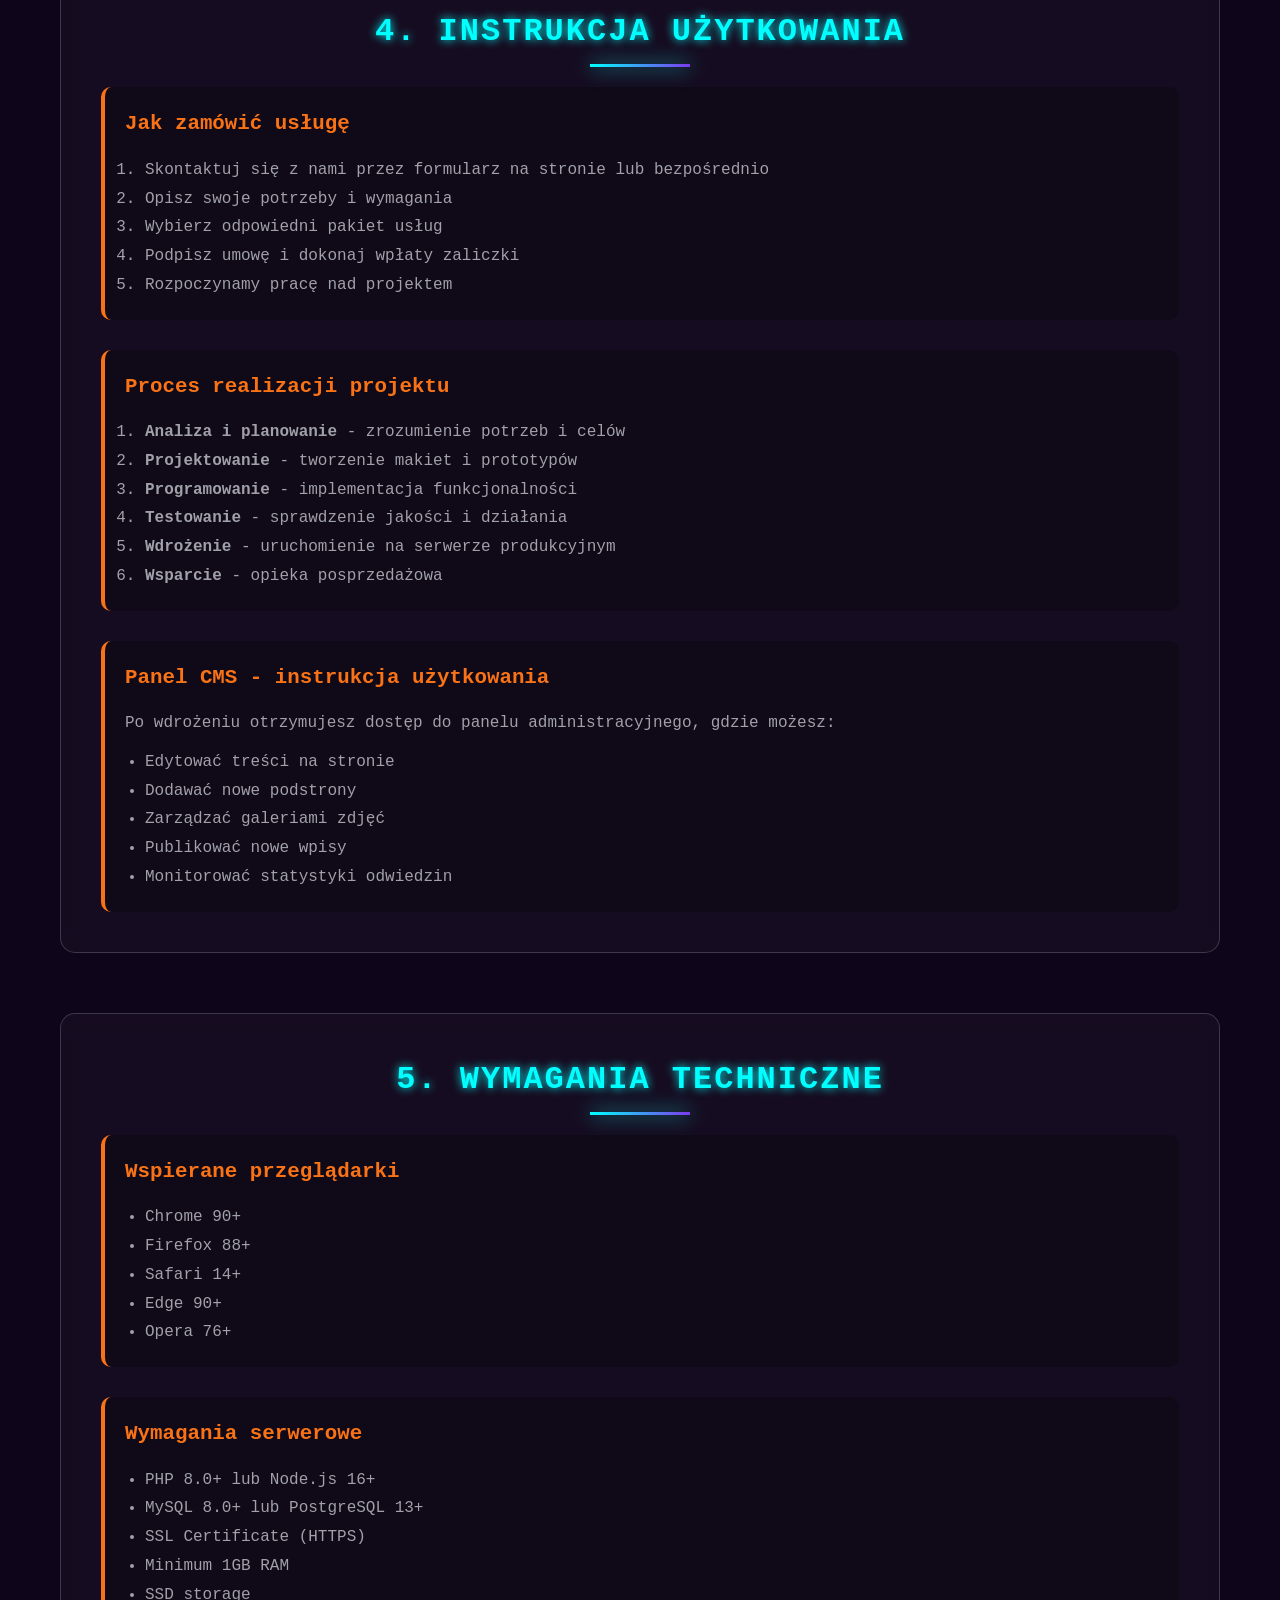
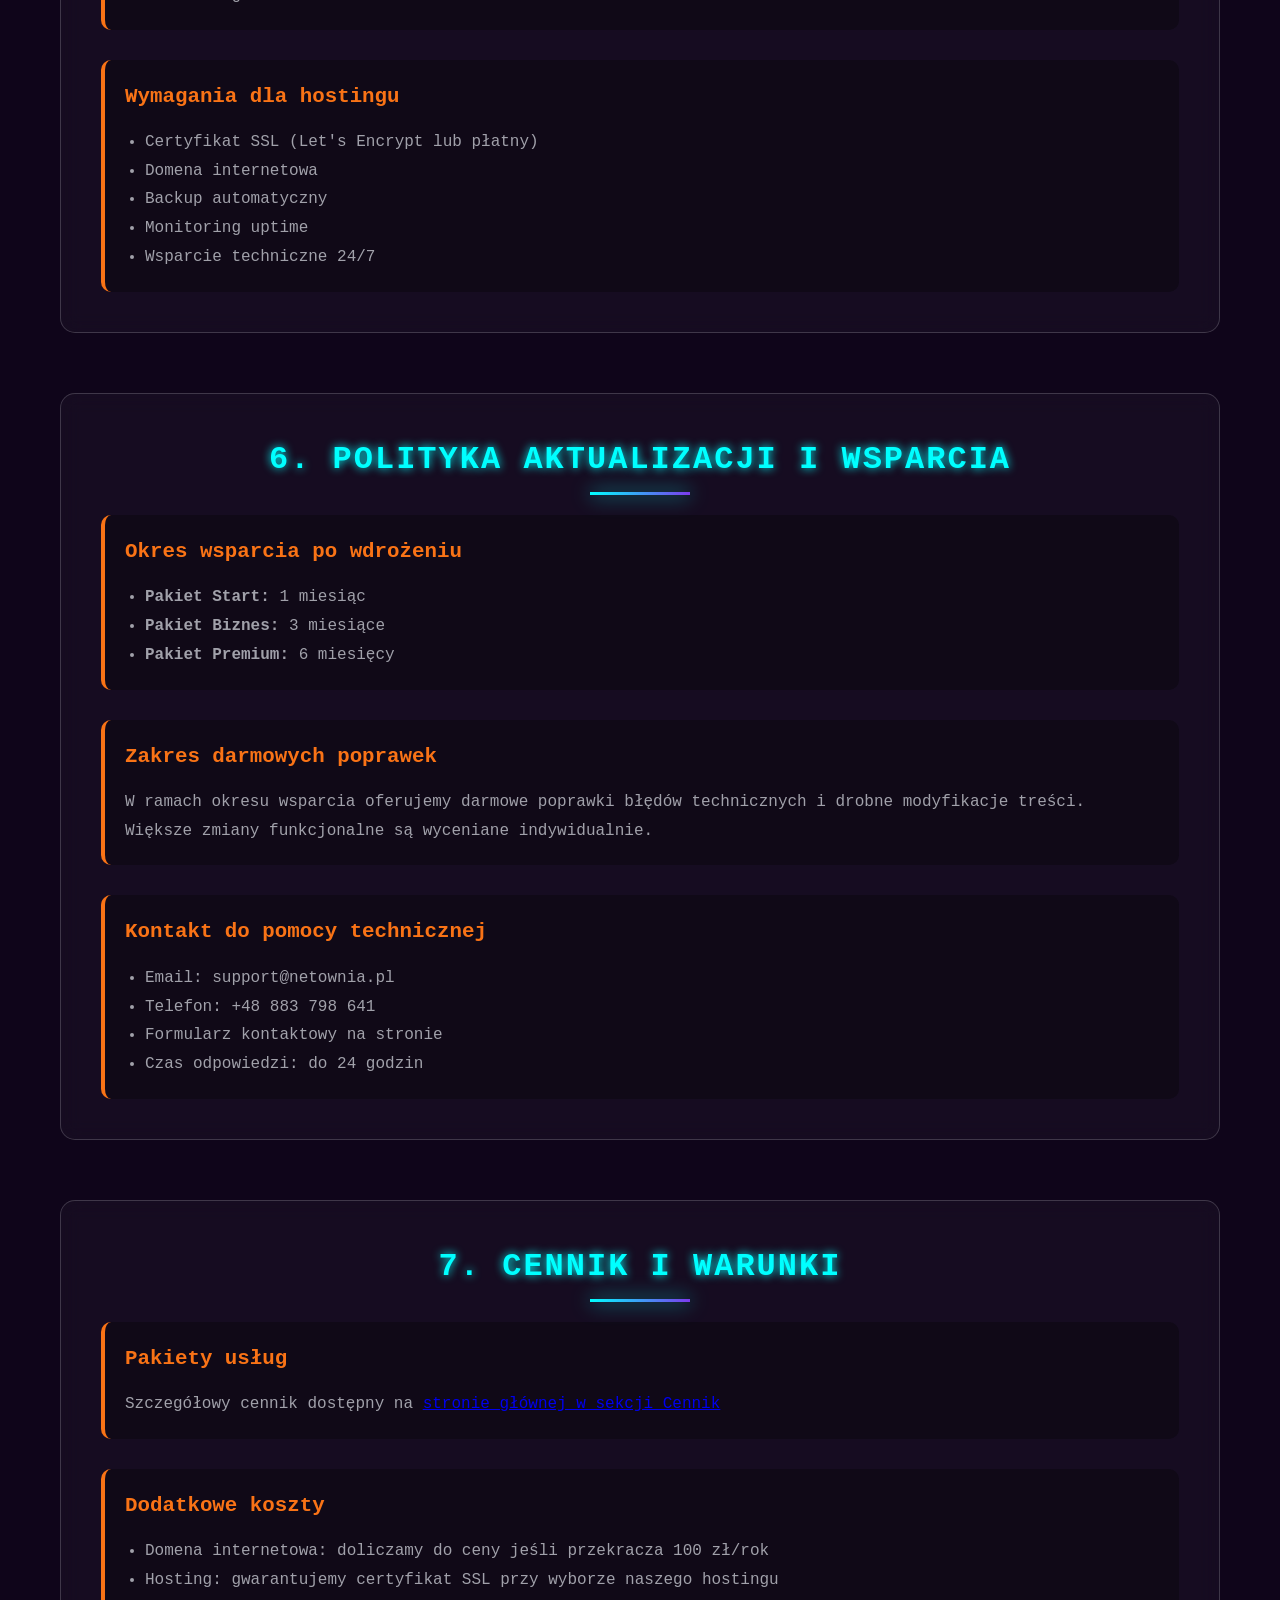
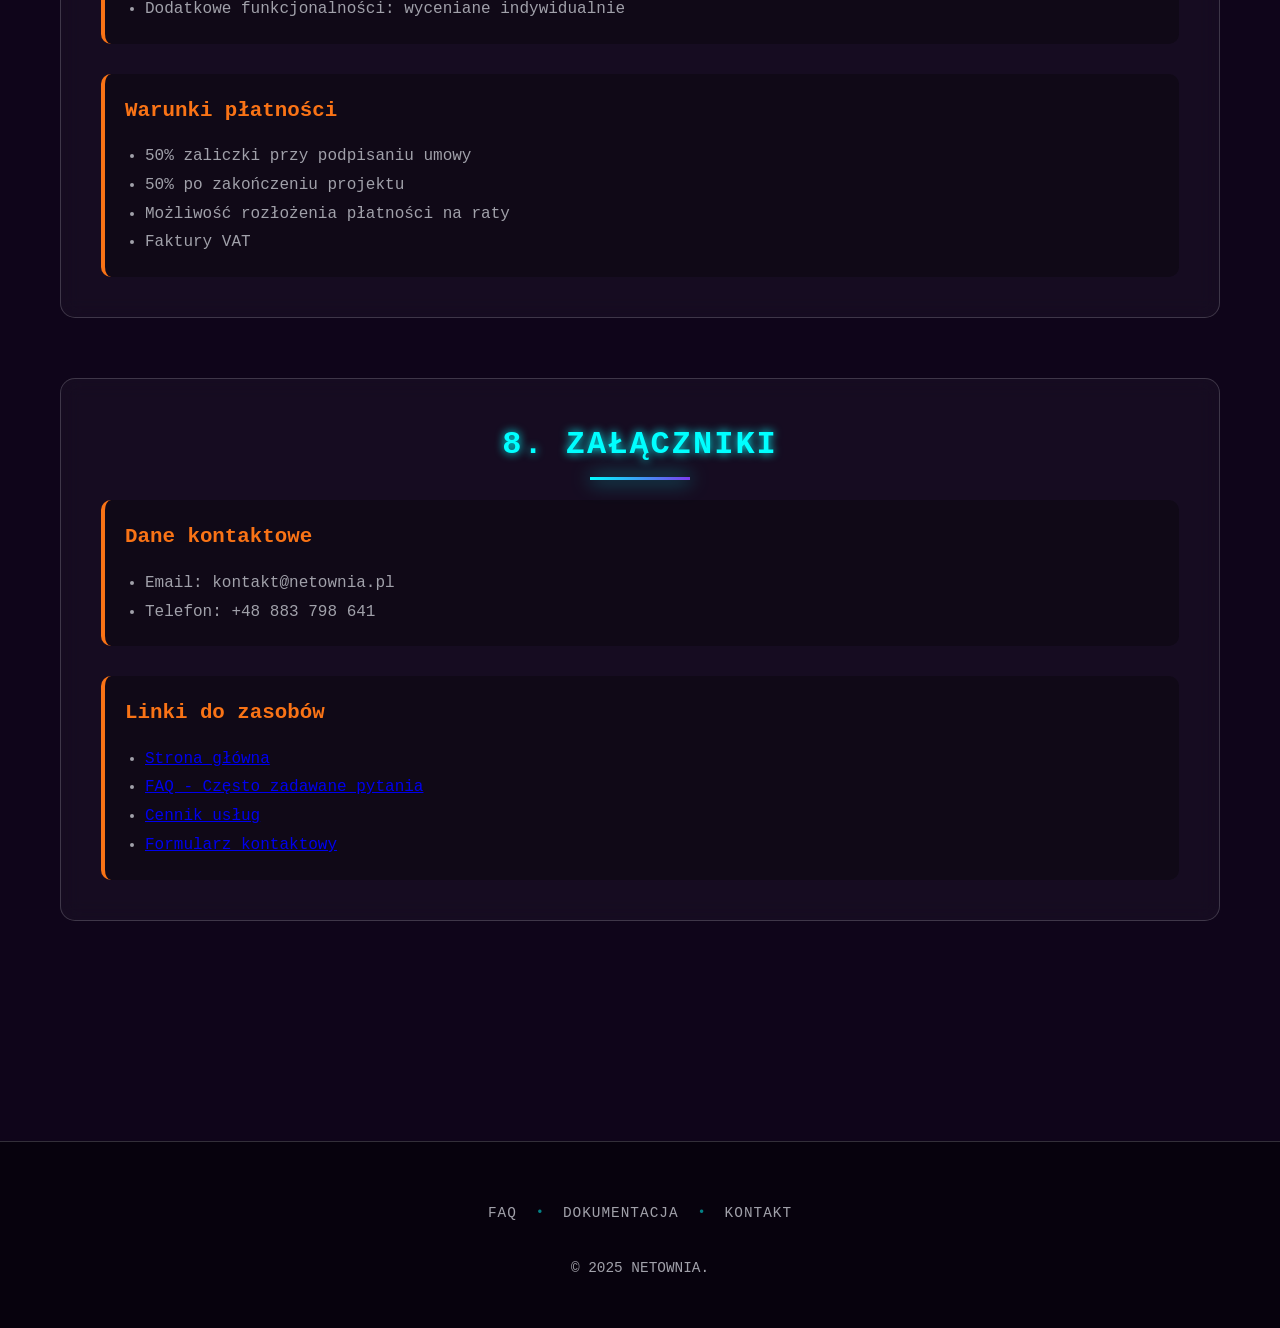
==== commit e8b41246: "fix in google" ====
--- a/dokumentacja.html
+++ b/dokumentacja.html
@@ -49,6 +49,16 @@
     </script>
     
     <link href="templatemo-nexus-style.css" rel="stylesheet">
+    
+    <!-- Google tag (gtag.js) -->
+    <script async src="https://www.googletagmanager.com/gtag/js?id=G-DW3XF2PPGB"></script>
+    <script>
+      window.dataLayer = window.dataLayer || [];
+      function gtag(){dataLayer.push(arguments);}
+      gtag('js', new Date());
+
+      gtag('config', 'G-DW3XF2PPGB');
+    </script>
 </head>
 <body id="top">
     <!-- Enhanced Background Elements -->
